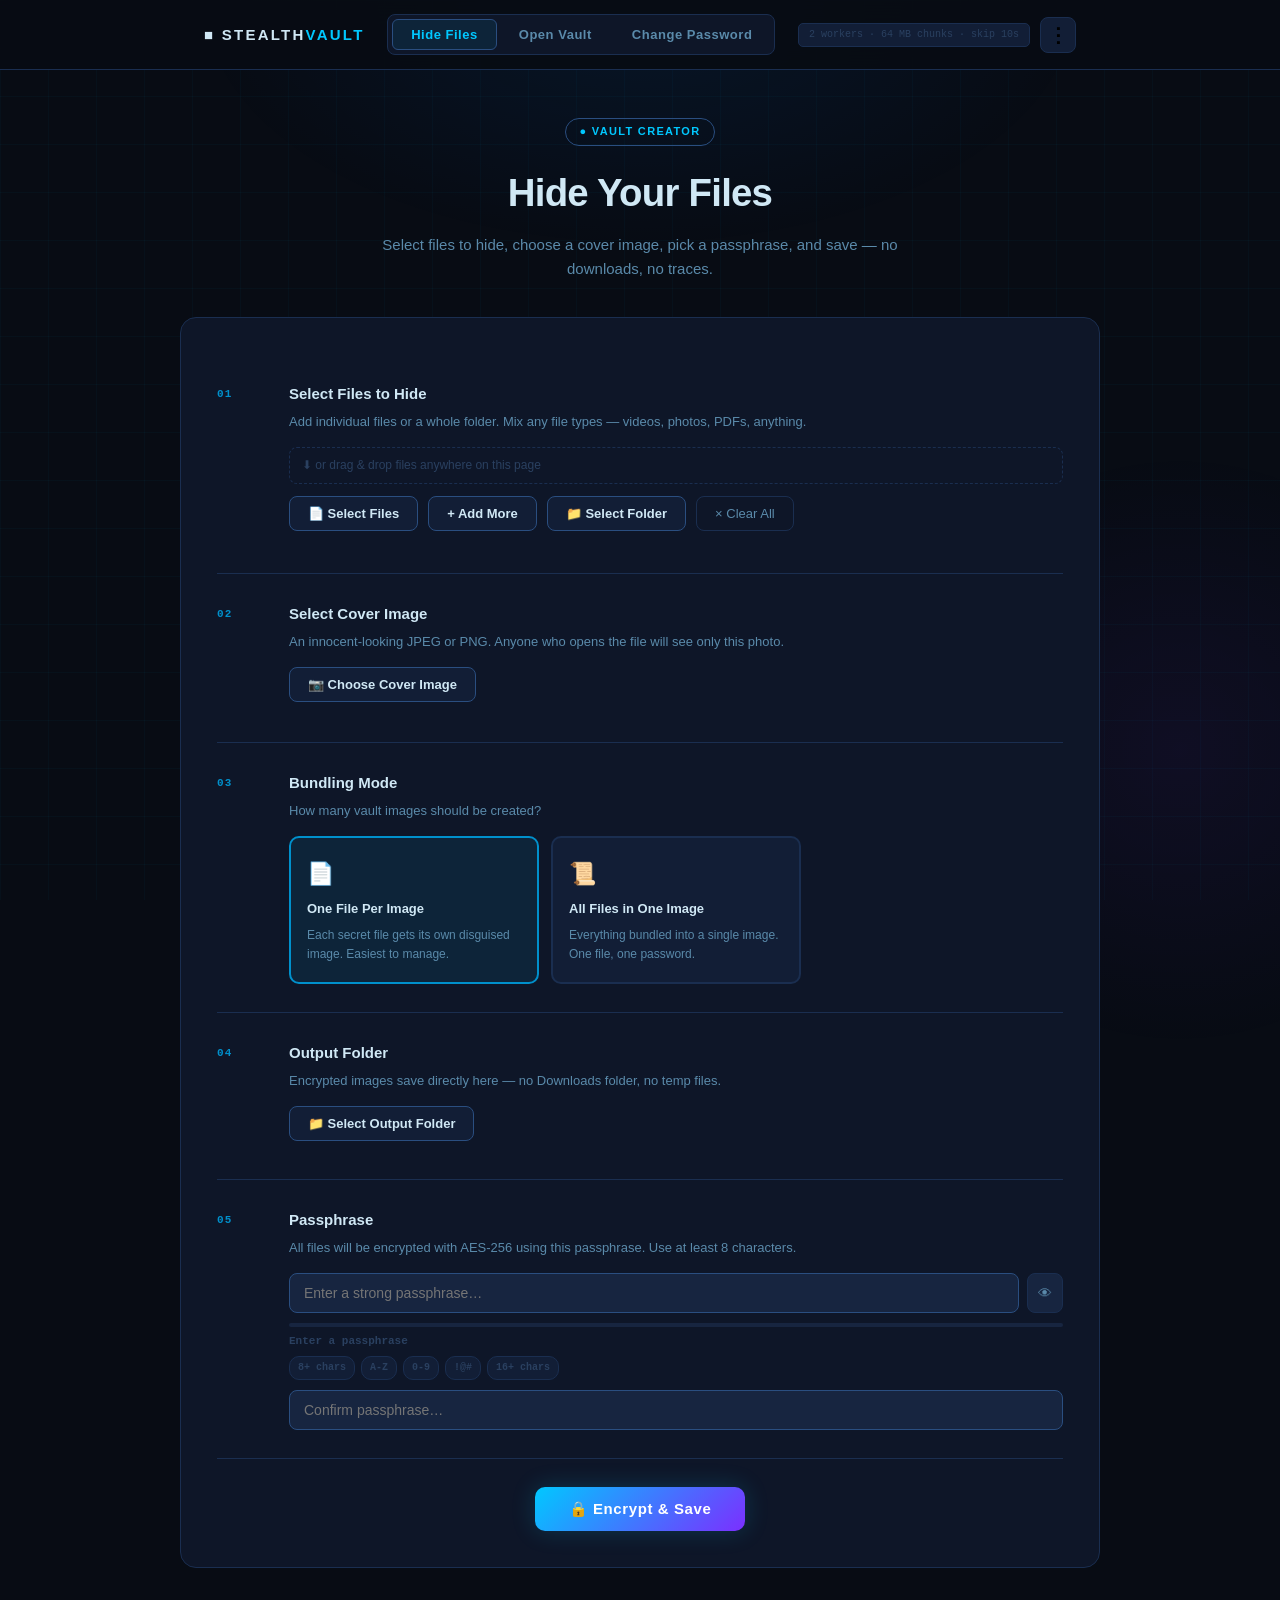
==== index.html @ e08b144e "Cache bust app.js and styles.css" ====
<!DOCTYPE html>
<html lang="en">
<head>
  <meta charset="UTF-8" />
  <meta name="viewport" content="width=device-width, initial-scale=1.0" />
  <title>StealthVault</title>
  <link rel="stylesheet" href="styles.css?v=2" />
</head>
<body>
  <!-- Ambient background -->
  <div class="grid-bg"></div>
  <div class="orb1"></div><div class="orb2"></div>

  <!-- ══ NAV ══ -->
  <nav>
    <div class="nav-inner wrap">
      <div class="logo">&#9632; STEALTH<span>VAULT</span></div>
      <div class="nav-tabs">
        <button class="tab-btn active" data-tab="hide">Hide Files</button>
        <button class="tab-btn" data-tab="open">Open Vault</button>
        <button class="tab-btn" data-tab="changepw">Change Password</button>
      </div>
      <div class="nav-right">
        <div id="worker-badge" class="worker-badge">loading…</div>
        <button class="btn-settings" id="btn-open-menu" title="Menu" style="font-size: 20px; font-weight: bold; line-height: 1;">⋮</button>
      </div>
    </div>
  </nav>

  <!-- ══ MENU SIDEBAR ══ -->
  <div id="menu-overlay" class="settings-overlay hidden"></div>
  <div id="menu-panel" class="settings-panel">
    <div class="settings-header">
      <span class="settings-title">Menu</span>
      <button class="btn-icon" id="btn-close-menu">✕</button>
    </div>
    <div class="settings-section" style="padding: 12px;">
      <a href="admin.html" class="menu-item" style="display:flex; align-items:center; gap:12px; padding:12px; margin-bottom:8px; border-radius:8px; text-decoration:none; color:var(--text); background:var(--surface2); transition:all 0.2s ease;">
        <span style="font-size:18px;">👑</span>
        <span style="font-weight:600;">Admin Center</span>
      </a>
      <button id="btn-open-settings" class="menu-item" style="width:100%; display:flex; align-items:center; gap:12px; padding:12px; margin-bottom:8px; border-radius:8px; border:none; text-align:left; color:var(--text); background:var(--surface2); cursor:pointer; transition:all 0.2s ease;">
        <span style="font-size:18px;">⚙️</span>
        <span style="font-weight:600; font-family:var(--font);">App Settings</span>
      </button>
      <button id="btn-shortcuts" class="menu-item" style="width:100%; display:flex; align-items:center; gap:12px; padding:12px; margin-bottom:8px; border-radius:8px; border:none; text-align:left; color:var(--text); background:var(--surface2); cursor:pointer; transition:all 0.2s ease;">
        <span style="font-size:18px;">⌨️</span>
        <span style="font-weight:600; font-family:var(--font);">Keyboard Shortcuts</span>
      </button>
      <a href="changelog.html" target="_blank" class="menu-item" style="display:flex; align-items:center; gap:12px; padding:12px; margin-bottom:8px; border-radius:8px; text-decoration:none; color:var(--text); background:var(--surface2); transition:all 0.2s ease;">
        <span style="font-size:18px;">📋</span>
        <span style="font-weight:600;">Changelog</span>
      </a>
      <a href="status.html" target="_blank" class="menu-item" style="display:flex; align-items:center; gap:12px; padding:12px; margin-bottom:8px; border-radius:8px; text-decoration:none; color:var(--text); background:var(--surface2); transition:all 0.2s ease;">
        <span style="font-size:18px;">🟢</span>
        <span style="font-weight:600;">System Status</span>
      </a>
    </div>
  </div>

  <!-- ══ SETTINGS PANEL ══ -->
  <div id="settings-overlay" class="settings-overlay hidden"></div>
  <div id="settings-panel" class="settings-panel">
    <div class="settings-header">
      <span class="settings-title">⚙️ Settings</span>
      <button class="btn-icon" id="btn-close-settings">✕</button>
    </div>

    <div class="settings-section">
      <div class="settings-section-title">Encryption</div>

      <div class="settings-row">
        <label>Chunk Size <span class="settings-hint">(for new encryptions only)</span></label>
        <div class="settings-chips" id="chunk-size-chips">
          <button class="chip" data-val="16">16 MB</button>
          <button class="chip" data-val="32">32 MB</button>
          <button class="chip active" data-val="64">64 MB</button>
          <button class="chip" data-val="128">128 MB</button>
          <button class="chip" data-val="256">256 MB</button>
        </div>
        <p class="settings-note">Old files always decrypt correctly — their chunk size is stored inside them.</p>
      </div>

      <div class="settings-row">
        <label>Parallel Workers <span class="settings-hint">(higher = faster on multicore CPUs)</span></label>
        <div class="settings-chips" id="worker-count-chips">
          <button class="chip" data-val="1">1</button>
          <button class="chip" data-val="2">2</button>
          <button class="chip active" data-val="4">4</button>
          <button class="chip" data-val="6">6</button>
          <button class="chip" data-val="8">8</button>
        </div>
      </div>
    </div>

    <div class="settings-section">
      <div class="settings-section-title">Video Player</div>

      <div class="settings-row">
        <label>Skip Amount</label>
        <div class="settings-chips" id="skip-seconds-chips">
          <button class="chip" data-val="5">5s</button>
          <button class="chip active" data-val="10">10s</button>
          <button class="chip" data-val="15">15s</button>
          <button class="chip" data-val="30">30s</button>
        </div>
      </div>

      <div class="settings-row settings-toggle-row">
        <label>Auto-play next when video ends</label>
        <label class="toggle">
          <input type="checkbox" id="toggle-autoplay" checked />
          <span class="toggle-track"></span>
        </label>
      </div>

      <div class="settings-row" id="autoplay-delay-row">
        <label>Countdown before auto-next</label>
        <div class="settings-chips" id="autoplay-delay-chips">
          <button class="chip" data-val="0">Instant</button>
          <button class="chip" data-val="3">3s</button>
          <button class="chip active" data-val="5">5s</button>
        </div>
      </div>
    </div>

    <div class="settings-section">
      <div class="settings-section-title">Gallery</div>

      <div class="settings-row">
        <label>Prefetch ahead <span class="settings-hint">(items decrypted in background)</span></label>
        <div class="settings-chips" id="prefetch-chips">
          <button class="chip" data-val="1">1</button>
          <button class="chip active" data-val="2">2</button>
          <button class="chip" data-val="3">3</button>
          <button class="chip" data-val="4">4</button>
        </div>
      </div>

      <div class="settings-row">
        <label>In-browser preview limit</label>
        <div class="settings-chips" id="preview-limit-chips">
          <button class="chip" data-val="512">512 MB</button>
          <button class="chip" data-val="1024">1 GB</button>
          <button class="chip active" data-val="2048">2 GB</button>
          <button class="chip" data-val="4096">4 GB</button>
        </div>
        <p class="settings-note">Files above this show "Use Export" instead of previewing in browser.</p>
      </div>
    </div>

    <div class="settings-section">
      <div class="settings-section-title">About</div>
      <div class="settings-row">
        <p class="settings-note" style="color:var(--text2);">StealthVault v6 · AES-256-GCM · PBKDF2 310k rounds<br>Settings saved in your browser (localStorage).</p>
        <button class="btn-ghost" id="btn-reset-settings" style="margin-top:10px;">Reset to defaults</button>
      </div>
    </div>
  </div>

  <!-- ═══════════════════════════════════
       TAB 1 — HIDE FILES
  ════════════════════════════════════ -->
  <main id="tab-hide" class="tab-content active wrap">
    <div class="hero">
      <div class="badge">&#9679; VAULT CREATOR</div>
      <h1>Hide Your Files</h1>
      <p class="hero-sub">Select files to hide, choose a cover image, pick a passphrase, and save — no downloads, no traces.</p>
    </div>

    <div class="card">

      <!-- STEP 1: Secret Files -->
      <div class="step drop-zone" id="step-secrets">
        <div class="step-num">01</div>
        <div class="step-body">
          <h3>Select Files to Hide</h3>
          <p>Add individual files or a whole folder. Mix any file types — videos, photos, PDFs, anything.</p>
          <div class="drop-hint" id="drop-hint-hide">
            <span>⬇ or drag &amp; drop files anywhere on this page</span>
          </div>
          <div class="btn-row">
            <button class="btn-primary" id="btn-pick-secret-files">&#128196; Select Files</button>
            <button class="btn-primary" id="btn-add-more-files">&#43; Add More</button>
            <button class="btn-primary" id="btn-pick-secret-folder">&#128193; Select Folder</button>
            <button class="btn-ghost" id="btn-clear-secrets">&#215; Clear All</button>
          </div>
          <input type="file" id="input-secret-files" multiple hidden />
          <input type="file" id="input-add-more-files" multiple hidden />
          <div id="secrets-list" class="file-list"></div>
          <div id="secrets-summary" class="file-summary hidden"></div>
        </div>
      </div>

      <!-- STEP 2: Cover Image -->
      <div class="step" id="step-cover">
        <div class="step-num">02</div>
        <div class="step-body">
          <h3>Select Cover Image</h3>
          <p>An innocent-looking JPEG or PNG. Anyone who opens the file will see only this photo.</p>
          <button class="btn-primary" id="btn-pick-dummy">&#128247; Choose Cover Image</button>
          <input type="file" id="input-dummy" accept="image/jpeg,image/jpg,image/png" hidden />
          <div id="dummy-name" class="file-summary hidden"></div>
          <div id="dummy-preview" class="dummy-preview"></div>
        </div>
      </div>

      <!-- STEP 3: Bundling Mode -->
      <div class="step">
        <div class="step-num">03</div>
        <div class="step-body">
          <h3>Bundling Mode</h3>
          <p>How many vault images should be created?</p>
          <div class="mode-cards">
            <label class="mode-card active" data-mode="one-to-one">
              <input type="radio" name="hide-mode" value="one-to-one" checked hidden />
              <div class="mode-icon">&#128196;</div>
              <div class="mode-label">One File Per Image</div>
              <div class="mode-desc">Each secret file gets its own disguised image. Easiest to manage.</div>
            </label>
            <label class="mode-card" data-mode="all-in-one">
              <input type="radio" name="hide-mode" value="all-in-one" hidden />
              <div class="mode-icon">&#128220;</div>
              <div class="mode-label">All Files in One Image</div>
              <div class="mode-desc">Everything bundled into a single image. One file, one password.</div>
            </label>
          </div>
        </div>
      </div>

      <!-- STEP 4: Output Folder -->
      <div class="step">
        <div class="step-num">04</div>
        <div class="step-body">
          <h3>Output Folder</h3>
          <p>Encrypted images save directly here — no Downloads folder, no temp files.</p>
          <button class="btn-primary" id="btn-pick-output-folder">&#128193; Select Output Folder</button>
          <div id="output-folder-status" class="folder-status"></div>
        </div>
      </div>

      <!-- STEP 5: Passphrase -->
      <div class="step">
        <div class="step-num">05</div>
        <div class="step-body">
          <h3>Passphrase</h3>
          <p>All files will be encrypted with AES-256 using this passphrase. Use at least 8 characters.</p>
          <div class="password-wrap">
            <input type="password" id="hide-pw" class="input-text" placeholder="Enter a strong passphrase…" autocomplete="new-password" />
            <button class="btn-icon" id="toggle-hide-pw">&#128065;</button>
          </div>
          <!-- Password strength meter -->
          <div class="strength-meter" id="strength-meter">
            <div class="strength-bar-wrap">
              <div class="strength-bar" id="strength-bar"></div>
            </div>
            <div class="strength-label" id="strength-label">Enter a passphrase</div>
          </div>
          <div class="strength-checks" id="strength-checks">
            <span class="sc" id="sc-len">8+ chars</span>
            <span class="sc" id="sc-upper">A-Z</span>
            <span class="sc" id="sc-num">0-9</span>
            <span class="sc" id="sc-sym">!@#</span>
            <span class="sc" id="sc-long">16+ chars</span>
          </div>
          <div class="password-wrap" style="margin-top:10px;">
            <input type="password" id="hide-pw-confirm" class="input-text" placeholder="Confirm passphrase…" autocomplete="new-password" />
          </div>
          <div id="hide-pw-match" class="step-inline-hint hidden"></div>
        </div>
      </div>


      <!-- Output file name list (dynamic) -->
      <div id="output-names-section" class="hidden">
        <div class="section-divider">Output File Names <span class="section-hint">— click any name to rename</span></div>
        <div id="output-names-list" class="output-names-list"></div>
      </div>

      <!-- Encrypt button -->
      <div class="action-row">
        <button class="btn-action" id="btn-stitch">&#128274; Encrypt &amp; Save</button>
      </div>

      <!-- Post-encrypt summary (shown after completion) -->
      <div id="encrypt-done-banner" class="encrypt-done-banner hidden">
        <span id="encrypt-done-text"></span>
      </div>

      <!-- Progress -->
      <div id="stitch-progress" class="progress-area hidden">
        <div class="progress-bar-wrap"><div class="progress-bar" id="stitch-bar"></div></div>
        <div class="progress-label" id="stitch-label">Processing…</div>
        <div id="stitch-results" class="stitch-results"></div>
      </div>

    </div><!-- /card -->
  </main>


  <!-- ═══════════════════════════════════
       TAB 2 — OPEN VAULT
  ════════════════════════════════════ -->
  <main id="tab-open" class="tab-content wrap">
    <div class="hero">
      <div class="badge">&#9679; VAULT EXPLORER</div>
      <h1>Open Your Vault</h1>
      <p class="hero-sub">Select one disguised image or a whole vault folder. Enter your password. Everything lives in RAM — zero trace when you close the tab.</p>
    </div>

    <!-- Unlock panel -->
    <div class="card" id="unlock-panel">
      <div class="step">
        <div class="step-num">01</div>
        <div class="step-body">
          <h3>Select Vault</h3>
          <p>Open a single vault image or your entire hidden folder at once.</p>
          <div class="btn-row">
            <button class="btn-primary" id="btn-open-file">&#128196; Open Image(s)</button>
            <button class="btn-primary" id="btn-open-folder">&#128193; Open Folder</button>
          </div>
          <div id="vault-load-status" class="folder-status"></div>
        </div>
      </div>
      <div class="step">
        <div class="step-num">02</div>
        <div class="step-body">
          <h3>Enter Password</h3>
          <div class="password-wrap">
            <input type="password" id="open-pw" class="input-text" placeholder="Your passphrase…" />
            <button class="btn-icon" id="toggle-open-pw">&#128065;</button>
          </div>
        </div>
      </div>
      <div class="action-row">
        <button class="btn-action" id="btn-unlock">&#128275; Unlock Vault</button>
      </div>
      <div id="unlock-error" class="error-msg hidden"></div>
    </div>

    <!-- Gallery panel -->
    <div id="gallery-panel" class="hidden">
      <div class="gallery-toolbar">
        <div class="gallery-info">
          <span id="gallery-count">0 files</span>
          <input type="text" id="search-box" class="search-box" placeholder="&#128269; Search…" />
        </div>
        <!-- Type filter chips -->
        <div class="type-filter-chips" id="type-filter-chips">
          <button class="type-chip active" data-type="all">All</button>
          <button class="type-chip" data-type="video">&#127916; Video</button>
          <button class="type-chip" data-type="image">&#128247; Image</button>
          <button class="type-chip" data-type="audio">&#127925; Audio</button>
          <button class="type-chip" data-type="doc">&#128196; Docs</button>
        </div>
        <div class="view-toggle">
          <button class="view-btn active" id="btn-grid-view" title="Grid">&#9783;</button>
          <button class="view-btn" id="btn-list-view" title="List">&#9776;</button>
        </div>
        <button class="btn-primary btn-sm" id="btn-toggle-inline-cpw" title="Change password for this vault">&#128273; Change Password</button>
        <button class="btn-lock" id="btn-lock-vault">&#128274; Lock &amp; Clear</button>
      </div>

      <!-- Inline Change Password (collapsed by default) -->
      <div id="inline-cpw-panel" class="inline-cpw hidden">
        <div class="inline-cpw-title">&#128273; Change Vault Password</div>
        <p class="inline-cpw-desc">Changes the password on all <strong id="inline-cpw-count">0</strong> vault image(s) currently open. Saves new copies to a folder you choose.</p>
        <div class="inline-cpw-fields">
          <div class="password-wrap">
            <input type="password" id="inline-cpw-old" class="input-text" placeholder="Current password…" />
            <button class="btn-icon" id="toggle-inline-cpw-old">&#128065;</button>
          </div>
          <div class="password-wrap">
            <input type="password" id="inline-cpw-new" class="input-text" placeholder="New password…" />
            <button class="btn-icon" id="toggle-inline-cpw-new">&#128065;</button>
          </div>
          <div class="password-wrap">
            <input type="password" id="inline-cpw-confirm" class="input-text" placeholder="Confirm new password…" />
          </div>
        </div>
        <div class="btn-row" style="margin-top:14px;">
          <button class="btn-primary" id="btn-inline-cpw-folder">&#128193; Select Output Folder</button>
          <div id="inline-cpw-folder-status" class="folder-status" style="flex:1;"></div>
        </div>
        <div class="action-row" style="justify-content:flex-start;margin-top:12px;">
          <button class="btn-action" id="btn-inline-cpw-go">&#128260; Apply New Password</button>
        </div>
        <div id="inline-cpw-progress" class="progress-area hidden" style="margin-top:16px;">
          <div class="progress-bar-wrap"><div class="progress-bar" id="inline-cpw-bar"></div></div>
          <div class="progress-label" id="inline-cpw-label">Processing…</div>
          <div id="inline-cpw-results" class="stitch-results"></div>
        </div>
      </div>

      <div id="file-grid" class="file-grid"></div>
    </div>
  </main>

  <!-- ═══════════════════════════════════
       TAB 3 — CHANGE PASSWORD
  ════════════════════════════════════ -->
  <main id="tab-changepw" class="tab-content wrap">
    <div class="hero">
      <div class="badge">&#9679; PASSWORD MANAGER</div>
      <h1>Change Password</h1>
      <p class="hero-sub">Select vault images, enter the current password, set a new one. Files are re-encrypted in a single streaming pass — no full file in RAM.</p>
    </div>

    <div class="card">

      <!-- Step 1: Pick vault files -->
      <div class="step">
        <div class="step-num">01</div>
        <div class="step-body">
          <h3>Select Vault Images</h3>
          <p>Pick the disguised image files you want to re-encrypt.</p>
          <div class="btn-row">
            <button class="btn-primary" id="btn-cpw-pick-files">&#128196; Select Images</button>
            <button class="btn-primary" id="btn-cpw-pick-folder">&#128193; Select Folder</button>
          </div>
          <div id="cpw-files-list" class="file-list"></div>
        </div>
      </div>

      <!-- Step 2: Three password boxes -->
      <div class="step">
        <div class="step-num">02</div>
        <div class="step-body">
          <h3>Passwords</h3>
          <div class="pw-triple">
            <div class="pw-triple-item">
              <label>Current password</label>
              <div class="password-wrap">
                <input type="password" id="cpw-old" class="input-text" placeholder="Current passphrase…" />
                <button class="btn-icon" id="toggle-cpw-old">&#128065;</button>
              </div>
            </div>
            <div class="pw-triple-item">
              <label>New password</label>
              <div class="password-wrap">
                <input type="password" id="cpw-new" class="input-text" placeholder="New passphrase…" />
                <button class="btn-icon" id="toggle-cpw-new">&#128065;</button>
              </div>
            </div>
            <div class="pw-triple-item">
              <label>Confirm new password</label>
              <div class="password-wrap">
                <input type="password" id="cpw-new-confirm" class="input-text" placeholder="Confirm new passphrase…" />
              </div>
            </div>
          </div>
        </div>
      </div>

      <!-- Step 3: Save mode -->
      <div class="step">
        <div class="step-num">03</div>
        <div class="step-body">
          <h3>Save Mode</h3>
          <div class="mode-cards" style="grid-template-columns:1fr 1fr;">
            <label class="mode-card active" data-mode="newcopy">
              <input type="radio" name="cpw-save-mode" value="newcopy" checked hidden />
              <div class="mode-icon">&#128196;</div>
              <div class="mode-label">Save as new copies</div>
              <div class="mode-desc">Re-encrypted files go to a different folder. Originals untouched.</div>
            </label>
            <label class="mode-card" data-mode="overwrite">
              <input type="radio" name="cpw-save-mode" value="overwrite" hidden />
              <div class="mode-icon">&#9998;</div>
              <div class="mode-label">Overwrite originals</div>
              <div class="mode-desc">Replace originals in place. Select the vault folder for write access.</div>
            </label>
          </div>
          <div id="cpw-output-folder-row" style="margin-top:14px;">
            <button class="btn-primary" id="btn-cpw-output-folder">&#128193; Select Output Folder</button>
            <div id="cpw-output-status" class="folder-status"></div>
          </div>
          <div id="cpw-source-folder-row" class="hidden" style="margin-top:14px;">
            <button class="btn-primary" id="btn-cpw-source-folder">&#128193; Select Vault Folder (write access needed)</button>
            <div id="cpw-source-status" class="folder-status"></div>
          </div>
        </div>
      </div>

      <div class="action-row">
        <button class="btn-action" id="btn-cpw-process">&#128260; Change Password</button>
      </div>
      <div id="cpw-progress" class="progress-area hidden">
        <div class="progress-bar-wrap"><div class="progress-bar" id="cpw-bar"></div></div>
        <div class="progress-label" id="cpw-label">Processing…</div>
        <div id="cpw-results" class="stitch-results"></div>
      </div>
    </div>
  </main>

  <!-- ═══════════════════════════════════
       VIEWER MODAL
  ════════════════════════════════════ -->
  <div id="viewer-modal" class="viewer-modal hidden">
    <div class="viewer-backdrop" id="viewer-backdrop"></div>
    <div class="viewer-container">

      <!-- Header bar -->
      <div class="viewer-header">
        <span class="viewer-filename" id="viewer-filename">filename</span>
        <div class="viewer-header-actions">
          <span class="viewer-pos" id="viewer-pos">1 / 1</span>
          <button class="viewer-btn" id="btn-export" title="Stream-decrypt to disk — no RAM spike">&#11123; Export</button>
          <button class="viewer-btn" id="btn-close-viewer" title="Close (Esc)">&#10005;</button>
        </div>
      </div>

      <!-- Keyboard hints -->
      <div class="kbd-hints">
        <span class="kbd"><span class="key">Space</span> Play/Pause</span>
        <span class="kbd"><span class="key">← →</span> Skip 10s (video) / Navigate (image)</span>
        <span class="kbd"><span class="key">↑ ↓</span> Volume</span>
        <span class="kbd"><span class="key">N / B</span> Next / Back file</span>
        <span class="kbd"><span class="key">M</span> Mute</span>
        <span class="kbd"><span class="key">F</span> Fullscreen</span>
        <span class="kbd"><span class="key">P</span> PiP</span>
        <span class="kbd"><span class="key">Esc</span> Close</span>
      </div>

      <!-- Loading overlay — shown while decrypting, hidden once ready -->
      <div id="viewer-loading" class="viewer-loading hidden">
        <div class="vl-icon" id="vl-icon">🔒</div>
        <div class="vl-name" id="vl-name">Decrypting…</div>
        <div class="vl-progress-wrap">
          <div class="progress-bar-wrap">
            <div class="progress-bar" id="viewer-dec-bar"></div>
          </div>
          <div class="progress-label" id="viewer-dec-label">Starting…</div>
        </div>
      </div>

      <!-- Auto-next countdown overlay -->
      <div id="autonext-overlay" class="autonext-overlay hidden">
        <div class="autonext-inner">
          <div class="autonext-label">Next up</div>
          <div class="autonext-name" id="autonext-name"></div>
          <div class="autonext-countdown" id="autonext-countdown">5</div>
          <button class="btn-ghost" id="btn-autonext-cancel">Cancel</button>
        </div>
      </div>

      <!-- Content + skip buttons row -->
      <div class="viewer-body">
        <button class="skip-btn skip-left" id="btn-skip-back" title="Skip back (←)">&#8249;<div class="skip-label" id="skip-back-label">10s</div></button>
        <div class="viewer-content" id="viewer-content"></div>
        <button class="skip-btn skip-right" id="btn-skip-fwd" title="Skip forward (→)">&#8250;<div class="skip-label" id="skip-fwd-label">10s</div></button>
      </div>

      <!-- Volume bar (shows on ↑↓ key press) -->
      <div id="volume-bar" class="volume-bar hidden">
        <span id="volume-icon">🔊</span>
        <div class="progress-bar-wrap" style="flex:1"><div class="progress-bar" id="volume-fill"></div></div>
        <span id="volume-pct">100%</span>
      </div>

      <!-- Navigation -->
      <div class="viewer-nav">
        <button class="nav-btn" id="btn-prev">&#8592; Prev</button>
        <div class="viewer-nav-center">
          <div class="viewer-nav-info" id="viewer-nav-dots"></div>
          <div class="prefetch-status" id="prefetch-status"></div>
        </div>
        <button class="nav-btn" id="btn-next">Next &#8594;</button>
      </div>

    </div>
  </div>

  <!-- Global drag-and-drop overlay -->
  <div id="drag-overlay" class="drag-overlay hidden">
    <div class="drag-overlay-inner">
      <div class="drag-icon">📂</div>
      <div class="drag-title" id="drag-title">Drop files to hide</div>
      <div class="drag-sub" id="drag-sub">They'll be added to your secret files list</div>
    </div>
  </div>

  <!-- Keyboard shortcuts modal -->
  <div id="kbd-modal" class="kbd-modal hidden">
    <div class="kbd-modal-inner">
      <div class="kbd-modal-header">
        <span>⌨️ Keyboard Shortcuts</span>
        <button id="btn-close-kbd" class="btn-icon">✕</button>
      </div>
      <div class="kbd-grid">
        <div class="kbd-section-title">Viewer Navigation</div>
        <div class="kbd-row"><kbd>N</kbd> <span>Next file</span></div>
        <div class="kbd-row"><kbd>B</kbd> <span>Previous file</span></div>
        <div class="kbd-row"><kbd>←</kbd><kbd>→</kbd> <span>Skip video / navigate image</span></div>
        <div class="kbd-row"><kbd>↑</kbd><kbd>↓</kbd> <span>Volume up / down</span></div>
        <div class="kbd-section-title">Playback</div>
        <div class="kbd-row"><kbd>Space</kbd> <span>Play / Pause</span></div>
        <div class="kbd-row"><kbd>M</kbd> <span>Mute toggle</span></div>
        <div class="kbd-row"><kbd>F</kbd> <span>Fullscreen</span></div>
        <div class="kbd-row"><kbd>P</kbd> <span>Picture in Picture</span></div>
        <div class="kbd-section-title">App</div>
        <div class="kbd-row"><kbd>Esc</kbd> <span>Close viewer / settings</span></div>
        <div class="kbd-row"><kbd>?</kbd> <span>This help screen</span></div>
        <div class="kbd-section-title">Mobile</div>
        <div class="kbd-row"><span>Swipe ←→</span> <span>Navigate files</span></div>
        <div class="kbd-row"><span>Swipe ↓</span> <span>Close viewer</span></div>
      </div>
    </div>
  </div>

  <div id="toast" class="toast hidden"></div>
  <script src="app.js?v=2"></script>
</body>
</html>
---- styles.css ----
/* ═══════════════════════════════════════════════════════
   STEALTHVAULT — styles.css
   Dark minimal. No external dependencies.
═══════════════════════════════════════════════════════ */

*, *::before, *::after { box-sizing: border-box; margin: 0; padding: 0; }

:root {
  --bg:       #080c14;
  --surface:  #0e1628;
  --surface2: #121e36;
  --surface3: #172540;
  --border:   #1a2e50;
  --border2:  #2a4e80;
  --accent:   #00c8ff;
  --accent2:  #0090cc;
  --adim:     rgba(0,200,255,0.08);
  --aglow:    rgba(0,200,255,0.18);
  --purple:   #7b2fff;
  --text:     #d0e8f5;
  --text2:    #5a8aaa;
  --text3:    #2a4060;
  --success:  #00e896;
  --error:    #ff3a6e;
  --warn:     #ffaa00;
  --font:     -apple-system, BlinkMacSystemFont, 'Segoe UI', sans-serif;
  --mono:     'Consolas', 'Courier New', monospace;
  --r:        10px;
  --t:        0.18s ease;
}

html { scroll-behavior: smooth; }
body {
  background: var(--bg); color: var(--text);
  font-family: var(--font); min-height: 100vh;
  overflow-x: hidden; font-size: 15px; line-height: 1.6;
}

/* ── Ambient background ── */
.grid-bg {
  position: fixed; inset: 0; z-index: 0; pointer-events: none;
  background-image:
    linear-gradient(rgba(0,200,255,0.03) 1px, transparent 1px),
    linear-gradient(90deg, rgba(0,200,255,0.03) 1px, transparent 1px);
  background-size: 48px 48px;
}
.orb1 {
  position: fixed; top: -250px; left: 50%; transform: translateX(-50%);
  width: 900px; height: 500px; pointer-events: none; z-index: 0;
  background: radial-gradient(ellipse, rgba(0,120,255,0.09) 0%, transparent 70%);
}
.orb2 {
  position: fixed; bottom: -150px; right: -200px;
  width: 600px; height: 600px; pointer-events: none; z-index: 0;
  background: radial-gradient(ellipse, rgba(123,47,255,0.07) 0%, transparent 70%);
}

/* ── Layout ── */
.wrap { position: relative; z-index: 1; max-width: 920px; margin: 0 auto; padding: 0 24px; }

/* ══ NAV ══ */
nav {
  position: sticky; top: 0; z-index: 100;
  background: rgba(8,12,20,0.94); backdrop-filter: blur(16px);
  border-bottom: 1px solid var(--border);
}
.nav-inner { display: flex; align-items: center; justify-content: space-between; padding: 14px 24px; flex-wrap: wrap; gap: 12px; }
.logo { font-size: 15px; font-weight: 700; letter-spacing: 0.15em; color: var(--text); order: 1; }
.logo span { color: var(--accent); }
.nav-tabs { display: flex; gap: 4px; background: var(--surface); border-radius: 8px; padding: 4px; border: 1px solid var(--border); order: 2; overflow-x: auto; }
.tab-btn {
  padding: 7px 18px; border-radius: 6px; border: none;
  background: transparent; color: var(--text2); cursor: pointer;
  font-size: 13px; font-weight: 600; letter-spacing: 0.04em; transition: all var(--t);
  white-space: nowrap;
}
.tab-btn:hover { color: var(--text); }
.tab-btn.active { background: var(--adim); color: var(--accent); border: 1px solid var(--border2); }
.worker-badge {
  font-size: 10px; color: var(--text3); font-family: var(--mono);
  background: var(--surface2); border: 1px solid var(--border);
  border-radius: 5px; padding: 3px 10px;
}
.nav-right { display: flex; align-items: center; gap: 6px; order: 3; }
.nav-ext-link {
  padding: 6px 8px; border-radius: 7px; border: none; background: transparent;
  color: var(--text2); font-size: 16px; cursor: pointer; text-decoration: none;
  transition: background var(--t), color var(--t); line-height: 1;
  display: inline-flex; align-items: center; justify-content: center;
}
.nav-ext-link:hover { background: var(--surface2); color: var(--text); }

/* ══ TAB CONTENT ══ */
.tab-content { display: none; padding: 48px 0 80px; }
.tab-content.active { display: block; }

/* ══ HERO ══ */
.hero { text-align: center; margin-bottom: 36px; }
.badge {
  display: inline-block; font-size: 11px; font-weight: 700; letter-spacing: 0.12em;
  color: var(--accent); border: 1px solid var(--border2); border-radius: 20px;
  padding: 4px 14px; margin-bottom: 16px;
}
.hero h1 { font-size: 2.4rem; font-weight: 800; letter-spacing: -0.02em; margin-bottom: 10px; }
.hero-sub { color: var(--text2); font-size: 15px; max-width: 540px; margin: 0 auto; }

/* ══ CARD ══ */
.card {
  background: var(--surface); border: 1px solid var(--border);
  border-radius: 16px; padding: 36px; margin-bottom: 24px;
}

/* ══ STEPS ══ */
.step {
  display: grid; grid-template-columns: 48px 1fr; gap: 24px;
  padding: 28px 0; border-bottom: 1px solid var(--border);
}
.step:last-of-type { border-bottom: none; }
.step-num {
  font-size: 11px; font-weight: 800; letter-spacing: 0.1em; color: var(--accent2);
  font-family: var(--mono); padding-top: 4px;
}
.step-body h3 { font-size: 15px; font-weight: 700; margin-bottom: 6px; }
.step-body p  { color: var(--text2); font-size: 13px; margin-bottom: 14px; }

/* ══ BUTTONS ══ */
.btn-row { display: flex; flex-wrap: wrap; gap: 10px; margin-bottom: 14px; }
.btn-primary {
  padding: 9px 18px; border-radius: 8px; border: 1px solid var(--border2);
  background: var(--surface2); color: var(--text); cursor: pointer;
  font-size: 13px; font-weight: 600; transition: all var(--t);
}
.btn-primary:hover { border-color: var(--accent2); color: var(--accent); background: var(--adim); }
.btn-ghost {
  padding: 9px 18px; border-radius: 8px; border: 1px solid var(--border);
  background: transparent; color: var(--text2); cursor: pointer;
  font-size: 13px; transition: all var(--t);
}
.btn-ghost:hover { border-color: var(--error); color: var(--error); }
.btn-icon {
  padding: 0 10px; border-radius: 8px; border: 1px solid var(--border);
  background: var(--surface3); color: var(--text2); cursor: pointer;
  font-size: 14px; transition: all var(--t);
}
.btn-icon:hover { border-color: var(--accent2); color: var(--accent); }
.btn-action {
  padding: 13px 34px; border-radius: 10px; cursor: pointer; font-size: 15px;
  font-weight: 700; letter-spacing: 0.04em; border: none;
  background: linear-gradient(135deg, var(--accent), var(--purple));
  color: #fff; transition: opacity var(--t); box-shadow: 0 0 24px var(--aglow);
}
.btn-action:hover { opacity: 0.88; }
.btn-action:disabled { opacity: 0.4; cursor: not-allowed; }
.btn-lock {
  padding: 7px 16px; border-radius: 8px; border: 1px solid rgba(255,58,110,0.3);
  background: rgba(255,58,110,0.06); color: var(--error); cursor: pointer;
  font-size: 13px; font-weight: 600; transition: all var(--t);
}
.btn-lock:hover { background: rgba(255,58,110,0.12); }

/* ══ INPUTS ══ */
.input-text {
  width: 100%; padding: 11px 14px; border-radius: 8px; border: 1px solid var(--border2);
  background: var(--surface3); color: var(--text); font-size: 14px;
  transition: border-color var(--t); font-family: var(--font);
}
.input-text:focus { outline: none; border-color: var(--accent2); box-shadow: 0 0 0 3px var(--adim); }
.password-wrap { display: flex; gap: 8px; align-items: stretch; }
.password-wrap .input-text { flex: 1; }

/* ══ FILE LIST ══ */
.file-list { display: flex; flex-direction: column; gap: 6px; margin-top: 10px; max-height: 240px; overflow-y: auto; }
.file-item {
  display: flex; align-items: center; gap: 10px; padding: 8px 12px;
  background: var(--surface3); border: 1px solid var(--border); border-radius: 8px;
  font-size: 13px;
}
.file-icon { flex-shrink: 0; font-size: 16px; }
.file-name { flex: 1; overflow: hidden; text-overflow: ellipsis; white-space: nowrap; }
.file-size { color: var(--text2); font-size: 11px; font-family: var(--mono); flex-shrink: 0; }
.file-remove {
  background: none; border: none; color: var(--text3); cursor: pointer;
  font-size: 16px; padding: 0 4px; flex-shrink: 0; transition: color var(--t);
}
.file-remove:hover { color: var(--error); }
.file-summary { margin-top: 8px; font-size: 12px; color: var(--text2); font-family: var(--mono); }
.file-summary.ok { color: var(--success); }

/* ══ FOLDER STATUS ══ */
.folder-status { margin-top: 10px; font-size: 13px; color: var(--text2); }
.folder-status.loaded { color: var(--success); }

/* ══ DUMMY PREVIEW ══ */
.dummy-preview { margin-top: 12px; max-width: 220px; border-radius: var(--r); overflow: hidden; }
.dummy-preview img { width: 100%; display: block; }

/* ══ MODE CARDS ══ */
.mode-cards { display: grid; grid-template-columns: repeat(3,1fr); gap: 12px; margin-top: 10px; }
.mode-card {
  padding: 18px 16px; border-radius: 10px; border: 2px solid var(--border);
  background: var(--surface2); cursor: pointer; transition: all var(--t);
  user-select: none; display: block;
}
.mode-card:hover { border-color: var(--border2); }
.mode-card.active { border-color: var(--accent2); background: var(--adim); }
.mode-icon { font-size: 22px; margin-bottom: 8px; }
.mode-label { font-size: 13px; font-weight: 700; margin-bottom: 6px; }
.mode-desc { font-size: 12px; color: var(--text2); }

/* ══ OUTPUT NAMES LIST ══ */
.section-divider {
  font-size: 11px; font-weight: 700; letter-spacing: 0.1em; color: var(--text3);
  text-transform: uppercase; margin: 24px 0 14px; padding-top: 24px;
  border-top: 1px solid var(--border);
}
.section-hint { font-weight: 400; text-transform: none; letter-spacing: 0; }
.output-names-list { display: flex; flex-direction: column; gap: 8px; }
.output-name-row {
  display: grid; grid-template-columns: 1fr auto 1fr; gap: 10px;
  align-items: center; font-size: 13px;
}
.orig-name { color: var(--text2); overflow: hidden; text-overflow: ellipsis; white-space: nowrap; }
.arrow { color: var(--accent); font-size: 16px; flex-shrink: 0; }
.out-name-input {
  padding: 7px 10px; border-radius: 7px; border: 1px solid var(--border);
  background: var(--surface3); color: var(--text); font-size: 13px; font-family: var(--mono);
}
.out-name-input:focus { outline: none; border-color: var(--accent2); }

/* ══ PROGRESS ══ */
.action-row { margin: 28px 0 0; display: flex; justify-content: center; }
.progress-area { margin-top: 24px; }
.progress-bar-wrap {
  width: 100%; height: 6px; background: var(--surface3); border-radius: 3px;
  overflow: hidden; margin-bottom: 8px;
}
.progress-bar { height: 100%; width: 0%; border-radius: 3px; transition: width 0.25s linear;
  background: linear-gradient(90deg, var(--accent), var(--purple)); }
/* Pulsing shimmer shown during the "Finalizing" phase (writable.close() blocking) */
.progress-bar.pulsing {
  background-size: 200% 100%;
  background-image: linear-gradient(90deg, var(--accent), var(--purple), var(--accent));
  animation: bar-shimmer 1.2s ease-in-out infinite;
  transition: none;
}
@keyframes bar-shimmer {
  0%   { background-position: 100% 0; }
  100% { background-position: -100% 0; }
}
.progress-label { font-size: 12px; color: var(--text2); font-family: var(--mono); }
.stitch-results { margin-top: 14px; display: flex; flex-direction: column; gap: 6px; }
.stitch-result-item { font-size: 13px; padding: 8px 12px; border-radius: 7px; }
.stitch-result-item.ok  { background: rgba(0,232,150,0.08); color: var(--success); }
.stitch-result-item.err { background: rgba(255,58,110,0.08); color: var(--error); }

/* ══ ERROR & UTILITY ══ */
.error-msg {
  margin-top: 12px; padding: 12px 16px; border-radius: 8px;
  background: rgba(255,58,110,0.08); color: var(--error);
  border: 1px solid rgba(255,58,110,0.2); font-size: 13px;
}
.hidden { display: none !important; }

/* ── Step inline validation hint ── */
.step-inline-hint {
  margin-top: 8px; font-size: 12px; font-family: var(--mono); padding: 6px 10px;
  border-radius: 6px; font-weight: 600;
}
.step-inline-hint.ok  { color: var(--success); background: rgba(0,232,150,0.08); }
.step-inline-hint.err { color: var(--error);   background: rgba(255,58,110,0.08); }

/* ── Post-encrypt done banner ── */
.encrypt-done-banner {
  margin-top: 16px; padding: 14px 18px; border-radius: 10px;
  background: rgba(0,232,150,0.08); border: 1px solid rgba(0,232,150,0.25);
  color: var(--success); font-size: 13px; font-weight: 600;
  display: flex; align-items: center; gap: 10px;
  animation: slide-down 0.25s ease;
}

/* ══ CHANGE PASSWORD — 3 pw boxes ══ */
.pw-triple { display: flex; flex-direction: column; gap: 14px; }
.pw-triple-item label { display: block; font-size: 12px; color: var(--text2); margin-bottom: 6px; font-weight: 600; }

/* ── Type filter chips in gallery ── */
.type-filter-chips { display: flex; gap: 6px; flex-wrap: wrap; align-items: center; }
.type-chip {
  padding: 5px 12px; border-radius: 20px; border: 1px solid var(--border);
  background: var(--surface2); color: var(--text2); cursor: pointer;
  font-size: 12px; font-weight: 600; transition: all var(--t);
}
.type-chip:hover  { border-color: var(--border2); color: var(--text); }
.type-chip.active { border-color: var(--accent2); background: var(--adim); color: var(--accent); }

/* ══ GALLERY ══ */
.gallery-toolbar {
  display: flex; align-items: center; gap: 14px; flex-wrap: wrap;
  margin-bottom: 20px; padding: 14px 18px;
  background: var(--surface); border: 1px solid var(--border); border-radius: 10px;
}
.gallery-info { display: flex; align-items: center; gap: 14px; flex: 1; }
#gallery-count { font-size: 13px; color: var(--text2); font-family: var(--mono); white-space: nowrap; }
.search-box {
  flex: 1; padding: 8px 12px; border-radius: 8px; border: 1px solid var(--border2);
  background: var(--surface3); color: var(--text); font-size: 13px;
  min-width: 160px;
}
.search-box:focus { outline: none; border-color: var(--accent2); }
.view-toggle { display: flex; gap: 4px; }
.view-btn {
  width: 32px; height: 32px; border-radius: 7px; border: 1px solid var(--border);
  background: var(--surface2); color: var(--text2); cursor: pointer;
  font-size: 14px; transition: all var(--t); display: flex; align-items: center; justify-content: center;
}
.view-btn:hover, .view-btn.active { border-color: var(--accent2); color: var(--accent); background: var(--adim); }
/* Small button variant for toolbars */
.btn-sm { padding: 6px 12px !important; font-size: 12px !important; height: 32px; }

/* ══ INLINE CHANGE PASSWORD PANEL ══ */
.inline-cpw {
  background: var(--surface); border: 1px solid var(--border2); border-radius: 12px;
  padding: 20px 24px; margin-bottom: 16px;
  animation: slide-down 0.2s ease;
}
@keyframes slide-down {
  from { opacity: 0; transform: translateY(-8px); }
  to   { opacity: 1; transform: translateY(0); }
}
.inline-cpw-title { font-size: 14px; font-weight: 700; margin-bottom: 8px; }
.inline-cpw-desc { font-size: 13px; color: var(--text2); margin-bottom: 16px; line-height: 1.5; }
.inline-cpw-fields { display: flex; flex-direction: column; gap: 10px; }

/* ══ FILE GRID / CARDS ══ */
.file-grid { display: grid; grid-template-columns: repeat(auto-fill, minmax(150px,1fr)); gap: 12px; }
.file-grid.list-view { grid-template-columns: 1fr; }

.file-card {
  background: var(--surface); border: 1px solid var(--border); border-radius: 10px;
  cursor: pointer; transition: all var(--t); overflow: hidden; position: relative;
}
.file-card:hover { border-color: var(--border2); transform: translateY(-2px); box-shadow: 0 8px 24px rgba(0,0,0,0.3); }
.file-card.prefetched { border-color: rgba(0,232,150,0.25); }
.file-card-thumb {
  width: 100%; aspect-ratio: 4/3; background: var(--surface2);
  display: flex; align-items: center; justify-content: center; font-size: 36px;
  overflow: hidden;
}
.file-card-thumb img { width: 100%; height: 100%; object-fit: cover; }
.file-card-type-badge {
  position: absolute; top: 6px; right: 6px; font-size: 9px; font-weight: 800;
  letter-spacing: 0.06em; background: rgba(8,12,20,0.8); color: var(--accent);
  padding: 2px 6px; border-radius: 4px;
}
.file-card-info { padding: 10px 12px 12px; }
.file-card-name {
  font-size: 12px; font-weight: 600; white-space: nowrap;
  overflow: hidden; text-overflow: ellipsis; margin-bottom: 3px;
}
.file-card-meta { font-size: 11px; color: var(--text2); font-family: var(--mono); }
.file-card.prefetched .file-card-meta { color: var(--success); }

/* list view override */
.file-grid.list-view .file-card { display: flex; align-items: center; gap: 14px; padding: 12px 16px; }
.file-grid.list-view .file-card-thumb { width: 40px; height: 40px; aspect-ratio: 1; font-size: 20px; border-radius: 8px; flex-shrink: 0; }
.file-grid.list-view .file-card-type-badge { display: none; }
.file-grid.list-view .file-card-info { padding: 0; flex: 1; overflow: hidden; }
.file-grid.list-view .file-card-name { font-size: 14px; white-space: nowrap; overflow: hidden; text-overflow: ellipsis; }

/* ══ VIEWER MODAL ══ */
.viewer-modal {
  position: fixed; inset: 0; z-index: 200;
  display: flex; align-items: center; justify-content: center;
}
.viewer-backdrop {
  position: absolute; inset: 0; background: rgba(4,8,16,0.9); backdrop-filter: blur(8px);
}
.viewer-container {
  position: relative; z-index: 1;
  width: min(96vw, 1100px); max-height: 96vh;
  background: var(--surface); border: 1px solid var(--border2); border-radius: 14px;
  display: flex; flex-direction: column; overflow: hidden;
}

/* Viewer header */
.viewer-header {
  display: flex; align-items: center; justify-content: space-between;
  padding: 12px 16px; border-bottom: 1px solid var(--border); flex-shrink: 0;
}
.viewer-filename { font-size: 13px; font-weight: 700; overflow: hidden; text-overflow: ellipsis; white-space: nowrap; }
.viewer-header-actions { display: flex; align-items: center; gap: 10px; flex-shrink: 0; }
.viewer-pos { font-size: 12px; color: var(--text2); font-family: var(--mono); }
.viewer-btn {
  padding: 6px 14px; border-radius: 7px; border: 1px solid var(--border2);
  background: var(--surface2); color: var(--text); cursor: pointer; font-size: 12px;
  transition: all var(--t);
}
.viewer-btn:hover { border-color: var(--accent2); color: var(--accent); }

/* Keyboard hints */
.kbd-hints {
  display: flex; flex-wrap: wrap; gap: 8px; padding: 8px 16px;
  border-bottom: 1px solid var(--border); flex-shrink: 0;
}
.kbd { display: flex; align-items: center; gap: 5px; font-size: 11px; color: var(--text3); }
.key {
  padding: 1px 5px; border-radius: 4px; border: 1px solid var(--border2);
  background: var(--surface2); color: var(--text2); font-family: var(--mono); font-size: 10px;
}

/* Loading overlay — fullscreen inside viewer */
.viewer-loading {
  position: absolute; inset: 0; z-index: 10;
  display: flex; flex-direction: column; align-items: center; justify-content: center;
  gap: 16px; background: var(--surface);
}
.vl-icon { font-size: 56px; animation: pulse-icon 1.6s ease-in-out infinite; }
@keyframes pulse-icon { 0%,100%{opacity:1;transform:scale(1)} 50%{opacity:0.5;transform:scale(0.9)} }
.vl-name { font-size: 15px; font-weight: 700; text-align: center; max-width: 80%; overflow: hidden; text-overflow: ellipsis; white-space: nowrap; }
.vl-progress-wrap { width: min(380px, 80%); }
.vl-progress-wrap .progress-bar-wrap { height: 8px; border-radius: 4px; }
.vl-progress-wrap .progress-label { margin-top: 8px; text-align: center; }

/* Viewer content area */
.viewer-content {
  flex: 1; overflow: auto; display: flex; align-items: center; justify-content: center;
  padding: 12px; min-height: 200px; position: relative;
}
.viewer-content video, .viewer-content img, .viewer-content iframe {
  max-width: 100%; max-height: calc(96vh - 220px); border-radius: 6px;
}
.viewer-content audio { width: 100%; }
.viewer-content pre {
  white-space: pre-wrap; word-break: break-all; font-size: 13px;
  font-family: var(--mono); color: var(--text2); text-align: left;
  width: 100%; max-height: calc(96vh - 220px); overflow-y: auto;
}
.audio-art {
  width: 160px; height: 160px; border-radius: 50%; background: var(--surface2);
  border: 2px solid var(--border2); display: flex; align-items: center;
  justify-content: center; font-size: 56px; margin-bottom: 20px;
}
.audio-art.playing { animation: spin-art 8s linear infinite; }
@keyframes spin-art { to { transform: rotate(360deg); } }
.unsupported-file { text-align: center; padding: 40px; }
.unsupported-file .big-icon { font-size: 64px; margin-bottom: 16px; }
.unsupported-file p { color: var(--text2); margin: 6px 0; }

/* Viewer nav */
.viewer-nav {
  display: flex; align-items: center; justify-content: space-between;
  padding: 12px 16px; border-top: 1px solid var(--border); flex-shrink: 0;
}
.viewer-nav-center { display: flex; flex-direction: column; align-items: center; gap: 4px; }
.viewer-nav-info { display: flex; gap: 6px; flex-wrap: wrap; justify-content: center; }
.nav-btn {
  padding: 8px 20px; border-radius: 8px; border: 1px solid var(--border2);
  background: var(--surface2); color: var(--text); cursor: pointer; font-size: 13px;
  transition: all var(--t);
}
.nav-btn:hover:not(:disabled) { border-color: var(--accent2); color: var(--accent); }
.nav-btn:disabled { opacity: 0.3; cursor: not-allowed; }
.nav-dot {
  width: 8px; height: 8px; border-radius: 50%; background: var(--border2);
  cursor: pointer; transition: all var(--t);
}
.nav-dot:hover { background: var(--text2); }
.nav-dot.active { background: var(--accent); transform: scale(1.3); }
.nav-dot.prefetched { background: rgba(0,232,150,0.4); }
.nav-dot.active.prefetched { background: var(--success); }

/* Prefetch status */
.prefetch-status { font-size: 11px; color: var(--text3); font-family: var(--mono); min-height: 14px; }
.prefetch-status.ready { color: var(--success); }

/* ══ TOAST ══ */
.toast {
  position: fixed; bottom: 24px; left: 50%; transform: translateX(-50%);
  background: var(--surface2); border: 1px solid var(--border2); border-radius: 8px;
  padding: 12px 22px; font-size: 13px; z-index: 300; transition: opacity var(--t);
  box-shadow: 0 8px 32px rgba(0,0,0,0.4);
}
.toast.success { border-color: rgba(0,232,150,0.4); color: var(--success); }
.toast.error   { border-color: rgba(255,58,110,0.4); color: var(--error); }

/* ══ SCROLLBAR ══ */
::-webkit-scrollbar { width: 6px; height: 6px; }
::-webkit-scrollbar-track { background: var(--bg); }
::-webkit-scrollbar-thumb { background: var(--border2); border-radius: 3px; }
::-webkit-scrollbar-thumb:hover { background: var(--text3); }

/* ══ NAV RIGHT ══ */
.nav-right { display: flex; align-items: center; gap: 10px; }
.btn-settings {
  width: 36px; height: 36px; border-radius: 8px; border: 1px solid var(--border);
  background: var(--surface2); cursor: pointer; font-size: 17px;
  display: flex; align-items: center; justify-content: center; transition: all var(--t);
}
.btn-settings:hover { border-color: var(--accent2); background: var(--adim); }

/* ══ SETTINGS PANEL ══ */
.settings-overlay { position: fixed; inset: 0; z-index: 150; background: rgba(4,8,16,0.5); backdrop-filter: blur(4px); }
.settings-overlay.hidden { display: none; }
.settings-panel {
  position: fixed; top: 0; right: 0; bottom: 0; z-index: 151;
  width: min(420px, 100vw); background: var(--surface); border-left: 1px solid var(--border2);
  overflow-y: auto; transform: translateX(100%); transition: transform 0.25s ease;
  display: flex; flex-direction: column;
}
.settings-panel.open { transform: translateX(0); }
.settings-header {
  display: flex; align-items: center; justify-content: space-between;
  padding: 18px 20px; border-bottom: 1px solid var(--border); flex-shrink: 0;
  position: sticky; top: 0; background: var(--surface); z-index: 1;
}
.settings-title { font-size: 15px; font-weight: 700; }
.settings-section { padding: 20px; border-bottom: 1px solid var(--border); }
.settings-section-title { font-size: 10px; font-weight: 800; letter-spacing: 0.12em; text-transform: uppercase; color: var(--text3); margin-bottom: 16px; }
.settings-row { margin-bottom: 18px; }
.settings-row:last-child { margin-bottom: 0; }
.settings-row > label { display: block; font-size: 13px; font-weight: 600; margin-bottom: 10px; }
.settings-hint { font-weight: 400; color: var(--text2); }
.settings-note { font-size: 12px; color: var(--text3); margin-top: 8px; line-height: 1.5; }
.settings-chips { display: flex; flex-wrap: wrap; gap: 6px; }
.chip { padding: 6px 14px; border-radius: 20px; border: 1px solid var(--border); background: var(--surface2); color: var(--text2); cursor: pointer; font-size: 12px; font-weight: 600; transition: all var(--t); }
.chip:hover { border-color: var(--border2); color: var(--text); }
.chip.active { border-color: var(--accent2); background: var(--adim); color: var(--accent); }
.settings-toggle-row { display: flex; align-items: center; justify-content: space-between; }
.settings-toggle-row > label:first-child { margin-bottom: 0; }
.toggle { position: relative; display: inline-block; width: 44px; height: 24px; flex-shrink: 0; }
.toggle input { opacity: 0; width: 0; height: 0; }
.toggle-track { position: absolute; inset: 0; border-radius: 12px; background: var(--border2); cursor: pointer; transition: background 0.2s; }
.toggle-track::after { content: ''; position: absolute; left: 3px; top: 3px; width: 18px; height: 18px; border-radius: 50%; background: #fff; transition: transform 0.2s; }
.toggle input:checked + .toggle-track { background: var(--accent2); }
.toggle input:checked + .toggle-track::after { transform: translateX(20px); }

/* ══ VIEWER BODY ══ */
.viewer-body { flex: 1; display: flex; align-items: stretch; position: relative; min-height: 0; overflow: hidden; }
.viewer-content { flex: 1; overflow: auto; display: flex; align-items: center; justify-content: center; padding: 12px; min-height: 200px; position: relative; }
.viewer-content video, .viewer-content img, .viewer-content iframe { max-width: 100%; max-height: calc(96vh - 240px); border-radius: 6px; }
.viewer-content audio { width: 100%; }
.skip-btn { width: 52px; flex-shrink: 0; background: transparent; border: none; color: var(--text3); cursor: pointer; font-size: 36px; font-weight: 200; display: flex; flex-direction: column; align-items: center; justify-content: center; gap: 4px; transition: all var(--t); padding: 0; opacity: 0; }
.viewer-body:hover .skip-btn { opacity: 1; }
.skip-btn:hover { color: var(--accent); background: rgba(0,200,255,0.05); }
.skip-label { font-size: 10px; font-weight: 700; letter-spacing: 0.06em; font-family: var(--mono); }
.skip-btn.inactive { visibility: hidden; pointer-events: none; }

/* ══ AUTO-NEXT ══ */
.autonext-overlay { position: absolute; inset: 0; z-index: 8; display: flex; align-items: flex-end; justify-content: flex-end; padding: 20px; pointer-events: none; }
.autonext-overlay:not(.hidden) { pointer-events: auto; }
.autonext-inner { background: rgba(14,22,40,0.95); border: 1px solid var(--border2); border-radius: 12px; padding: 18px 22px; display: flex; flex-direction: column; align-items: center; gap: 8px; min-width: 180px; backdrop-filter: blur(8px); }
.autonext-label { font-size: 10px; color: var(--text3); text-transform: uppercase; letter-spacing: 0.1em; font-weight: 700; }
.autonext-name { font-size: 13px; font-weight: 600; text-align: center; max-width: 200px; overflow: hidden; text-overflow: ellipsis; white-space: nowrap; }
.autonext-countdown { font-size: 40px; font-weight: 800; color: var(--accent); font-family: var(--mono); line-height: 1; }

/* ══ VOLUME HUD ══ */
.volume-bar { display: flex; align-items: center; gap: 10px; padding: 8px 16px; border-top: 1px solid var(--border); background: var(--surface); flex-shrink: 0; font-size: 13px; font-family: var(--mono); }
.volume-bar.hidden { display: none; }

/* ══ SCROLLBAR ══ */
::-webkit-scrollbar { width: 6px; height: 6px; }
::-webkit-scrollbar-track { background: var(--bg); }
::-webkit-scrollbar-thumb { background: var(--border2); border-radius: 3px; }
::-webkit-scrollbar-thumb:hover { background: var(--text3); }

/* ══ DRAG & DROP OVERLAY ══ */
.drag-overlay {
  position: fixed; inset: 0; z-index: 9999;
  background: rgba(8,12,20,0.85); backdrop-filter: blur(4px);
  display: flex; align-items: center; justify-content: center;
  border: 3px dashed var(--accent2);
  transition: opacity 0.15s;
}
.drag-overlay.hidden { display: none; }
.drag-overlay-inner {
  display: flex; flex-direction: column; align-items: center; gap: 16px;
  text-align: center; pointer-events: none;
}
.drag-icon { font-size: 72px; animation: bounce 0.8s ease infinite alternate; }
@keyframes bounce { from { transform: translateY(0); } to { transform: translateY(-12px); } }
.drag-title { font-size: 28px; font-weight: 800; color: var(--text); }
.drag-sub   { font-size: 15px; color: var(--text2); }

/* ══ DROP HINT ══ */
.drop-hint {
  font-size: 12px; color: var(--text3); margin-bottom: 12px;
  display: flex; align-items: center; gap: 6px;
  border: 1px dashed var(--border); border-radius: 8px;
  padding: 8px 12px;
}

/* ══ PASSWORD STRENGTH METER ══ */
.strength-meter { margin-top: 10px; margin-bottom: 6px; }
.strength-bar-wrap {
  width: 100%; height: 4px; background: var(--surface3);
  border-radius: 2px; overflow: hidden; margin-bottom: 6px;
}
.strength-bar {
  height: 100%; width: 0%; border-radius: 2px;
  transition: width 0.3s ease, background 0.3s ease;
}
.strength-bar.s1 { width: 20%; background: #ff3a6e; }
.strength-bar.s2 { width: 40%; background: #ff7a2a; }
.strength-bar.s3 { width: 60%; background: #ffb020; }
.strength-bar.s4 { width: 80%; background: #4ade80; }
.strength-bar.s5 { width: 100%; background: var(--success); }
.strength-label { font-size: 11px; font-weight: 600; font-family: var(--mono); color: var(--text3); }
.strength-label.s1 { color: #ff3a6e; }
.strength-label.s2 { color: #ff7a2a; }
.strength-label.s3 { color: #ffb020; }
.strength-label.s4 { color: #4ade80; }
.strength-label.s5 { color: var(--success); }

/* Strength check badges */
.strength-checks { display: flex; gap: 6px; flex-wrap: wrap; margin-bottom: 2px; }
.sc {
  font-size: 10px; font-weight: 700; padding: 3px 8px; border-radius: 10px;
  border: 1px solid var(--border); background: var(--surface2); color: var(--text3);
  font-family: var(--mono); transition: all 0.2s;
}
.sc.pass { border-color: rgba(0,232,150,0.4); background: rgba(0,232,150,0.08); color: var(--success); }

/* ══ KEYBOARD SHORTCUTS MODAL ══ */
.kbd-modal {
  position: fixed; inset: 0; z-index: 9990; background: rgba(8,12,20,0.8);
  backdrop-filter: blur(6px); display: flex; align-items: center; justify-content: center;
}
.kbd-modal.hidden { display: none; }
.kbd-modal-inner {
  background: var(--surface); border: 1px solid var(--border2); border-radius: 16px;
  width: min(520px,94vw); max-height: 80vh; overflow-y: auto;
  animation: slide-down 0.2s ease;
}
.kbd-modal-header {
  display: flex; align-items: center; justify-content: space-between;
  padding: 18px 22px; border-bottom: 1px solid var(--border);
  font-size: 15px; font-weight: 700;
}
.kbd-grid { padding: 16px 22px 22px; display: flex; flex-direction: column; gap: 2px; }
.kbd-section-title {
  font-size: 9px; font-weight: 700; letter-spacing: 0.12em; text-transform: uppercase;
  color: var(--text3); margin: 14px 0 6px; padding-bottom: 4px;
  border-bottom: 1px solid var(--border);
}
.kbd-section-title:first-child { margin-top: 0; }
.kbd-row {
  display: flex; align-items: center; justify-content: space-between;
  padding: 5px 0; font-size: 13px; color: var(--text2);
}
.kbd-row kbd {
  display: inline-block; padding: 3px 7px; border-radius: 5px;
  background: var(--surface3); border: 1px solid var(--border2);
  font-family: var(--mono); font-size: 11px; color: var(--text);
  font-style: normal; margin-right: 4px;
}

/* ══ RESPONSIVE ══ */
@media (max-width: 640px) {
  .mode-cards { grid-template-columns: 1fr; }
  .output-name-row { grid-template-columns: 1fr; }
  .arrow { display: none; }
  .viewer-container { width: 100vw; max-height: 100vh; border-radius: 0; }
  .nav-inner { padding: 12px 16px; }
  .nav-tabs { order: 3; width: 100%; justify-content: flex-start; }
  .skip-btn { width: 36px; font-size: 28px; opacity: 1; }
  .settings-panel { width: 100vw; }
}

.menu-item:hover { border-color: var(--accent2); background: var(--adim) !important; color: var(--accent) !important; }
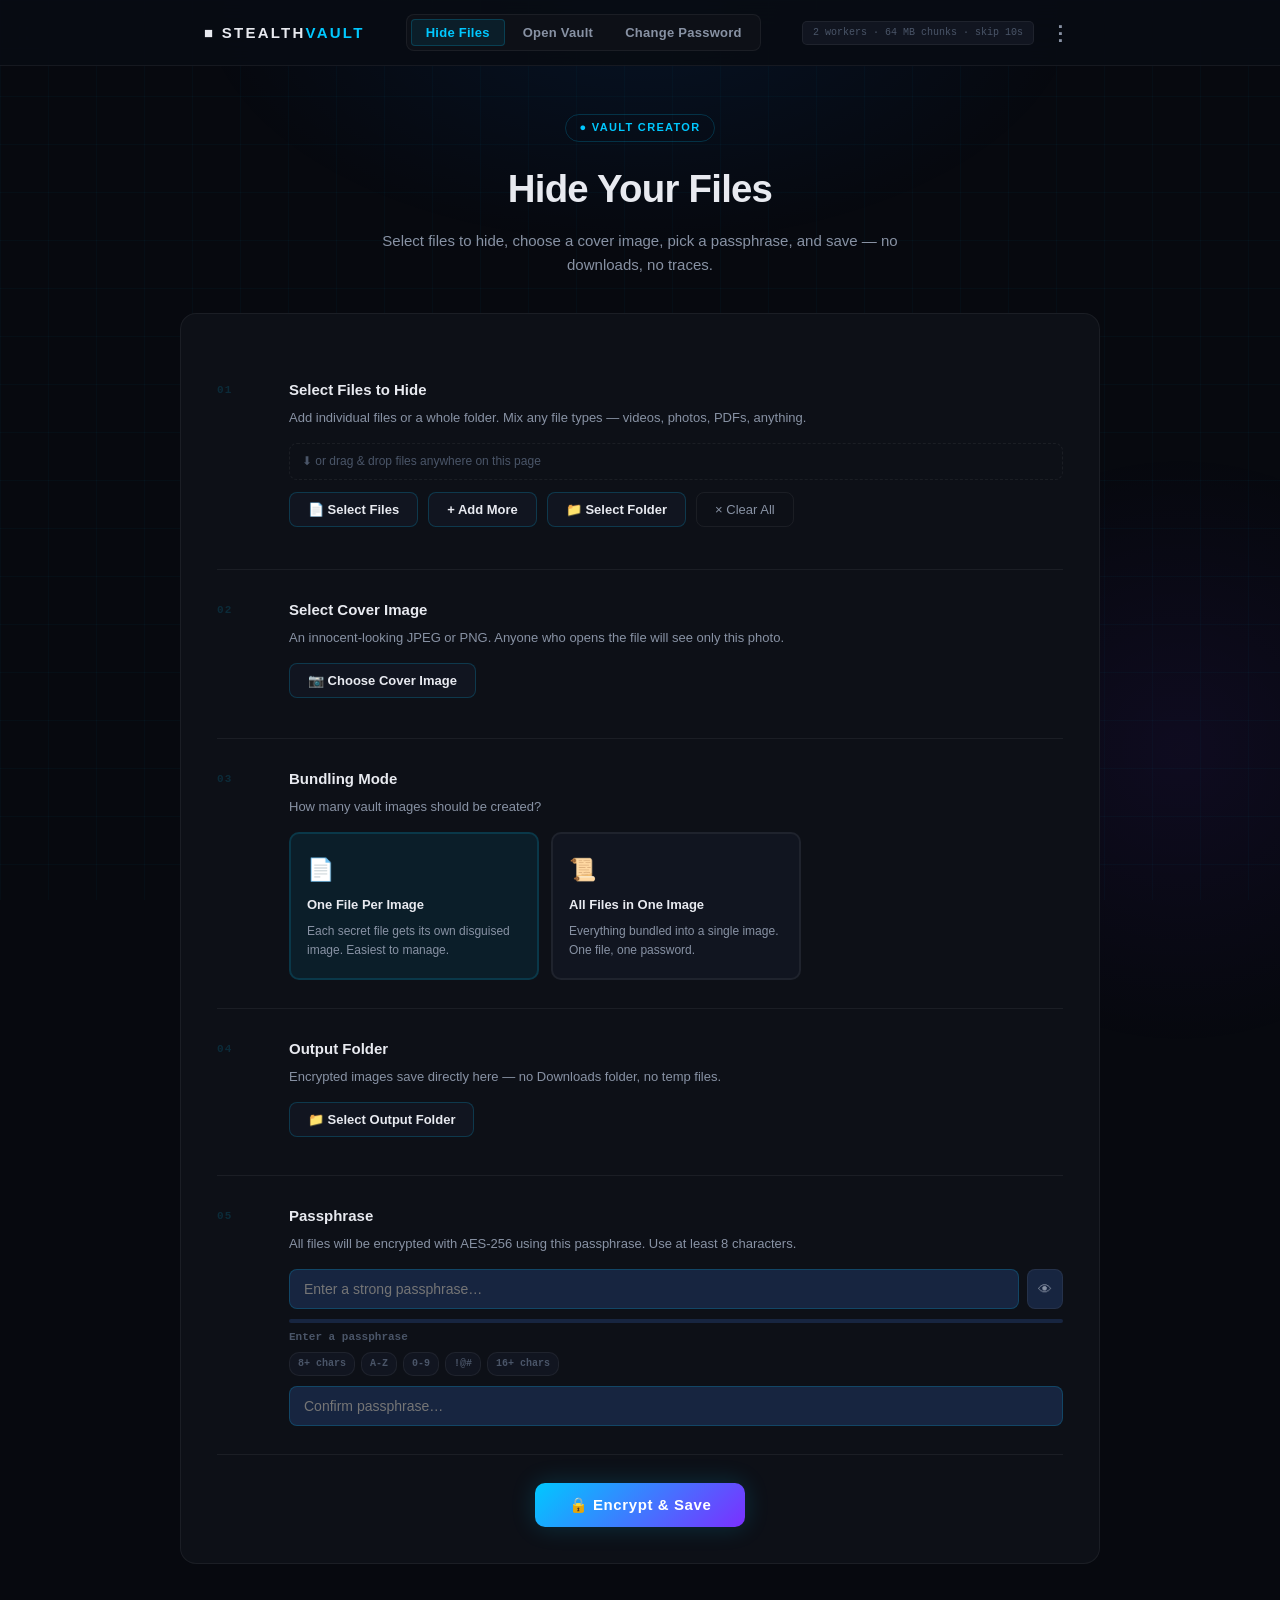
==== commit 51e6f448: "Full revamp: clean UI, bug fixes, dead code removed" ====
--- a/index.html
+++ b/index.html
@@ -4,7 +4,7 @@
   <meta charset="UTF-8" />
   <meta name="viewport" content="width=device-width, initial-scale=1.0" />
   <title>StealthVault</title>
-  <link rel="stylesheet" href="styles.css?v=2" />
+  <link rel="stylesheet" href="styles.css?v=3" />
 </head>
 <body>
   <!-- Ambient background -->
@@ -591,7 +591,8 @@
         <div class="kbd-section-title">Viewer Navigation</div>
         <div class="kbd-row"><kbd>N</kbd> <span>Next file</span></div>
         <div class="kbd-row"><kbd>B</kbd> <span>Previous file</span></div>
-        <div class="kbd-row"><kbd>←</kbd><kbd>→</kbd> <span>Skip video / navigate image</span></div>
+        <div class="kbd-row"><kbd>J</kbd><kbd>L</kbd> <span>Skip 10s (video)</span></div>
+        <div class="kbd-row"><kbd>←</kbd><kbd>→</kbd> <span>Navigate files</span></div>
         <div class="kbd-row"><kbd>↑</kbd><kbd>↓</kbd> <span>Volume up / down</span></div>
         <div class="kbd-section-title">Playback</div>
         <div class="kbd-row"><kbd>Space</kbd> <span>Play / Pause</span></div>
@@ -609,7 +610,7 @@
   </div>
 
   <div id="toast" class="toast hidden"></div>
-  <script src="app.js?v=2"></script>
+  <script src="app.js?v=3"></script>
 </body>
 </html>
 
--- a/styles.css
+++ b/styles.css
@@ -6,20 +6,20 @@
 *, *::before, *::after { box-sizing: border-box; margin: 0; padding: 0; }
 
 :root {
-  --bg:       #080c14;
-  --surface:  #0e1628;
-  --surface2: #121e36;
+  --bg:       #07090f;
+  --surface:  #0d1017;
+  --surface2: #111520;
   --surface3: #172540;
-  --border:   #1a2e50;
-  --border2:  #2a4e80;
+  --border:   rgba(255,255,255,0.06);
+  --border2:  rgba(0,200,255,0.2);
   --accent:   #00c8ff;
-  --accent2:  #0090cc;
+  --accent2:  rgba(0,200,255,0.15);
   --adim:     rgba(0,200,255,0.08);
   --aglow:    rgba(0,200,255,0.18);
   --purple:   #7b2fff;
-  --text:     #d0e8f5;
-  --text2:    #5a8aaa;
-  --text3:    #2a4060;
+  --text:     #e8eaf0;
+  --text2:    #8892a4;
+  --text3:    #4a5568;
   --success:  #00e896;
   --error:    #ff3a6e;
   --warn:     #ffaa00;
@@ -69,9 +69,9 @@
 .logo span { color: var(--accent); }
 .nav-tabs { display: flex; gap: 4px; background: var(--surface); border-radius: 8px; padding: 4px; border: 1px solid var(--border); order: 2; overflow-x: auto; }
 .tab-btn {
-  padding: 7px 18px; border-radius: 6px; border: none;
+  padding: 5px 14px; border-radius: 4px; border: none;
   background: transparent; color: var(--text2); cursor: pointer;
-  font-size: 13px; font-weight: 600; letter-spacing: 0.04em; transition: all var(--t);
+  font-size: 13px; font-weight: 600; letter-spacing: 0.02em; transition: all var(--t);
   white-space: nowrap;
 }
 .tab-btn:hover { color: var(--text); }
@@ -81,14 +81,7 @@
   background: var(--surface2); border: 1px solid var(--border);
   border-radius: 5px; padding: 3px 10px;
 }
-.nav-right { display: flex; align-items: center; gap: 6px; order: 3; }
-.nav-ext-link {
-  padding: 6px 8px; border-radius: 7px; border: none; background: transparent;
-  color: var(--text2); font-size: 16px; cursor: pointer; text-decoration: none;
-  transition: background var(--t), color var(--t); line-height: 1;
-  display: inline-flex; align-items: center; justify-content: center;
-}
-.nav-ext-link:hover { background: var(--surface2); color: var(--text); }
+.nav-right { display: flex; align-items: center; gap: 10px; order: 3; }
 
 /* ══ TAB CONTENT ══ */
 .tab-content { display: none; padding: 48px 0 80px; }
@@ -338,7 +331,7 @@
   background: var(--surface); border: 1px solid var(--border); border-radius: 10px;
   cursor: pointer; transition: all var(--t); overflow: hidden; position: relative;
 }
-.file-card:hover { border-color: var(--border2); transform: translateY(-2px); box-shadow: 0 8px 24px rgba(0,0,0,0.3); }
+.file-card:hover { border-color: var(--border2); transform: translateY(-2px); box-shadow: 0 4px 12px rgba(0,0,0,0.15); }
 .file-card.prefetched { border-color: rgba(0,232,150,0.25); }
 .file-card-thumb {
   width: 100%; aspect-ratio: 4/3; background: var(--surface2);
@@ -491,11 +484,11 @@
 /* ══ NAV RIGHT ══ */
 .nav-right { display: flex; align-items: center; gap: 10px; }
 .btn-settings {
-  width: 36px; height: 36px; border-radius: 8px; border: 1px solid var(--border);
-  background: var(--surface2); cursor: pointer; font-size: 17px;
+  width: 32px; height: 32px; border-radius: 6px; border: none;
+  background: transparent; color: var(--text2); cursor: pointer; font-size: 20px;
   display: flex; align-items: center; justify-content: center; transition: all var(--t);
 }
-.btn-settings:hover { border-color: var(--accent2); background: var(--adim); }
+.btn-settings:hover { color: var(--text); background: var(--surface2); }
 
 /* ══ SETTINGS PANEL ══ */
 .settings-overlay { position: fixed; inset: 0; z-index: 150; background: rgba(4,8,16,0.5); backdrop-filter: blur(4px); }
@@ -661,7 +654,7 @@
   .viewer-container { width: 100vw; max-height: 100vh; border-radius: 0; }
   .nav-inner { padding: 12px 16px; }
   .nav-tabs { order: 3; width: 100%; justify-content: flex-start; }
-  .skip-btn { width: 36px; font-size: 28px; opacity: 1; }
+  .skip-btn { display: none !important; }
   .settings-panel { width: 100vw; }
 }
 
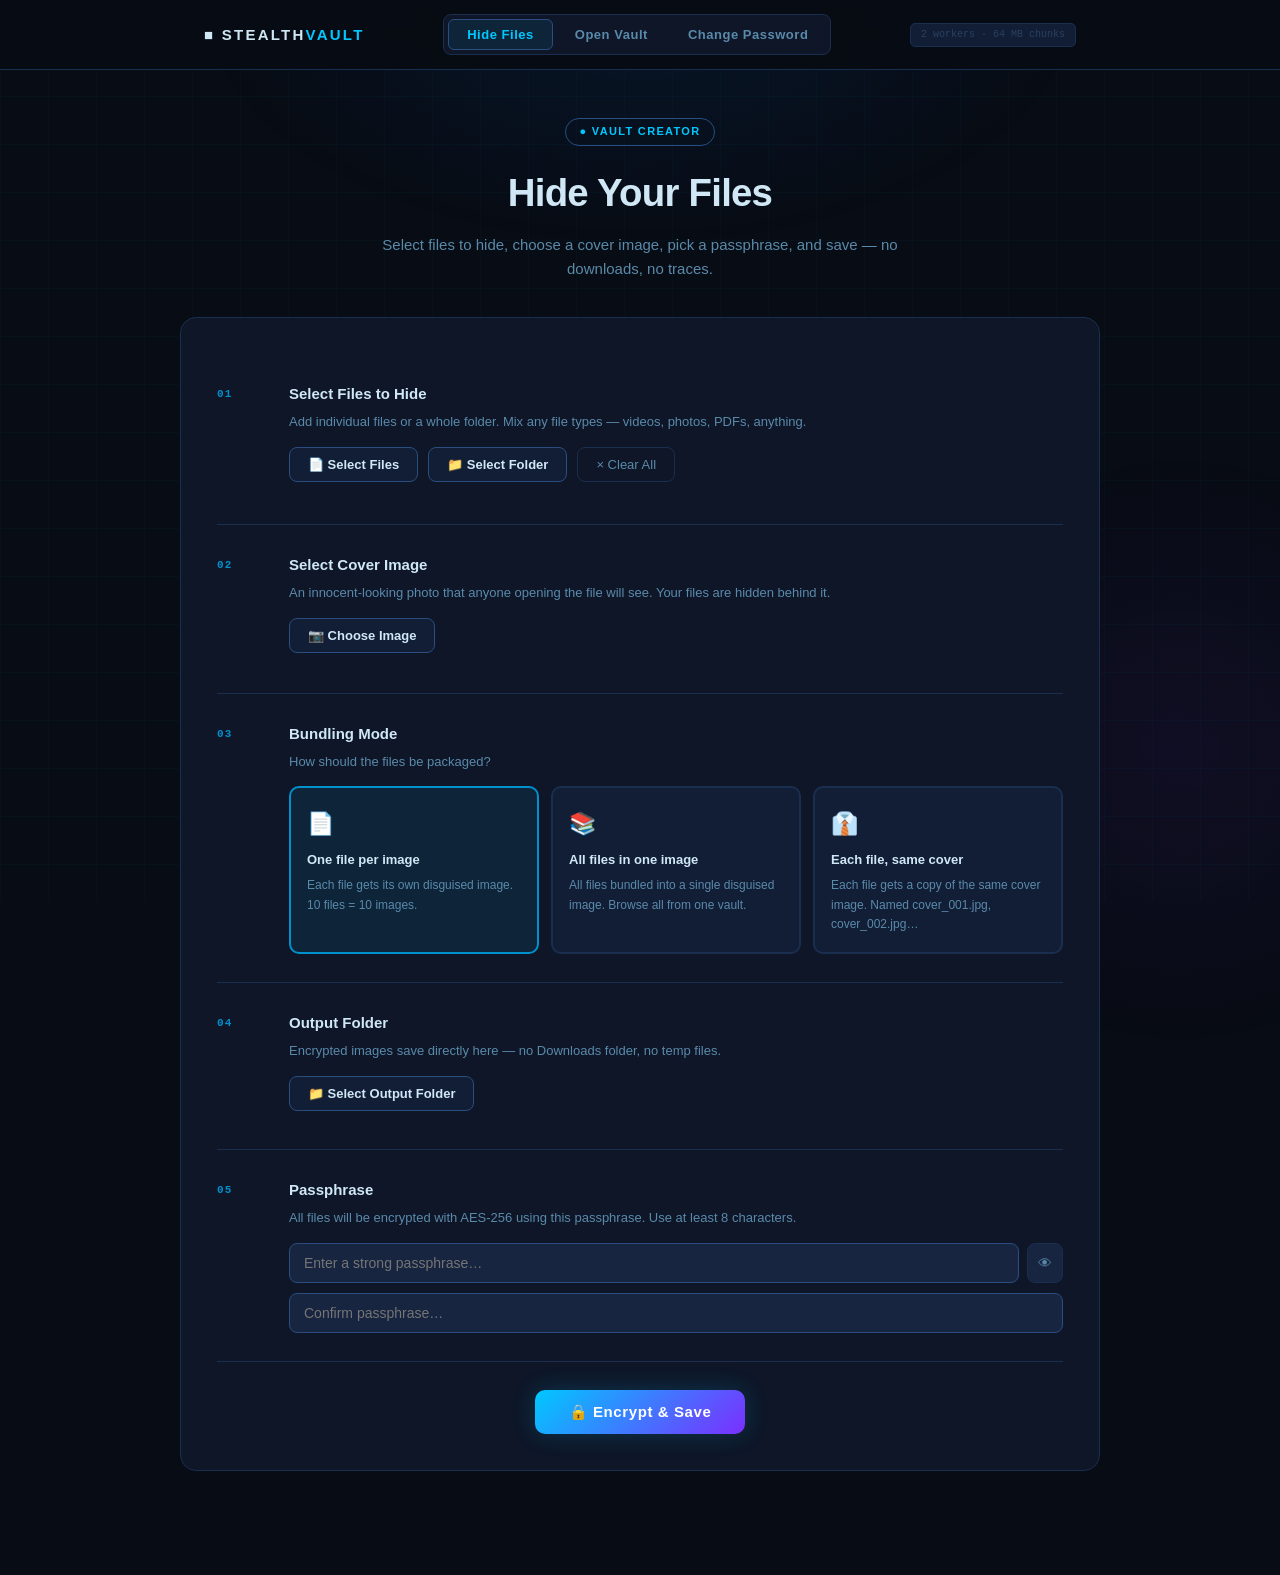
==== commit bc83b142: "Add code from dataset and view" ====
--- a/index.html
+++ b/index.html
@@ -4,10 +4,9 @@
   <meta charset="UTF-8" />
   <meta name="viewport" content="width=device-width, initial-scale=1.0" />
   <title>StealthVault</title>
-  <link rel="stylesheet" href="styles.css?v=3" />
+  <link rel="stylesheet" href="styles.css" />
 </head>
 <body>
-  <!-- Ambient background -->
   <div class="grid-bg"></div>
   <div class="orb1"></div><div class="orb2"></div>
 
@@ -20,143 +19,9 @@
         <button class="tab-btn" data-tab="open">Open Vault</button>
         <button class="tab-btn" data-tab="changepw">Change Password</button>
       </div>
-      <div class="nav-right">
-        <div id="worker-badge" class="worker-badge">loading…</div>
-        <button class="btn-settings" id="btn-open-menu" title="Menu" style="font-size: 20px; font-weight: bold; line-height: 1;">⋮</button>
-      </div>
+      <div id="worker-badge" class="worker-badge">loading…</div>
     </div>
   </nav>
-
-  <!-- ══ MENU SIDEBAR ══ -->
-  <div id="menu-overlay" class="settings-overlay hidden"></div>
-  <div id="menu-panel" class="settings-panel">
-    <div class="settings-header">
-      <span class="settings-title">Menu</span>
-      <button class="btn-icon" id="btn-close-menu">✕</button>
-    </div>
-    <div class="settings-section" style="padding: 12px;">
-      <a href="admin.html" class="menu-item" style="display:flex; align-items:center; gap:12px; padding:12px; margin-bottom:8px; border-radius:8px; text-decoration:none; color:var(--text); background:var(--surface2); transition:all 0.2s ease;">
-        <span style="font-size:18px;">👑</span>
-        <span style="font-weight:600;">Admin Center</span>
-      </a>
-      <button id="btn-open-settings" class="menu-item" style="width:100%; display:flex; align-items:center; gap:12px; padding:12px; margin-bottom:8px; border-radius:8px; border:none; text-align:left; color:var(--text); background:var(--surface2); cursor:pointer; transition:all 0.2s ease;">
-        <span style="font-size:18px;">⚙️</span>
-        <span style="font-weight:600; font-family:var(--font);">App Settings</span>
-      </button>
-      <button id="btn-shortcuts" class="menu-item" style="width:100%; display:flex; align-items:center; gap:12px; padding:12px; margin-bottom:8px; border-radius:8px; border:none; text-align:left; color:var(--text); background:var(--surface2); cursor:pointer; transition:all 0.2s ease;">
-        <span style="font-size:18px;">⌨️</span>
-        <span style="font-weight:600; font-family:var(--font);">Keyboard Shortcuts</span>
-      </button>
-      <a href="changelog.html" target="_blank" class="menu-item" style="display:flex; align-items:center; gap:12px; padding:12px; margin-bottom:8px; border-radius:8px; text-decoration:none; color:var(--text); background:var(--surface2); transition:all 0.2s ease;">
-        <span style="font-size:18px;">📋</span>
-        <span style="font-weight:600;">Changelog</span>
-      </a>
-      <a href="status.html" target="_blank" class="menu-item" style="display:flex; align-items:center; gap:12px; padding:12px; margin-bottom:8px; border-radius:8px; text-decoration:none; color:var(--text); background:var(--surface2); transition:all 0.2s ease;">
-        <span style="font-size:18px;">🟢</span>
-        <span style="font-weight:600;">System Status</span>
-      </a>
-    </div>
-  </div>
-
-  <!-- ══ SETTINGS PANEL ══ -->
-  <div id="settings-overlay" class="settings-overlay hidden"></div>
-  <div id="settings-panel" class="settings-panel">
-    <div class="settings-header">
-      <span class="settings-title">⚙️ Settings</span>
-      <button class="btn-icon" id="btn-close-settings">✕</button>
-    </div>
-
-    <div class="settings-section">
-      <div class="settings-section-title">Encryption</div>
-
-      <div class="settings-row">
-        <label>Chunk Size <span class="settings-hint">(for new encryptions only)</span></label>
-        <div class="settings-chips" id="chunk-size-chips">
-          <button class="chip" data-val="16">16 MB</button>
-          <button class="chip" data-val="32">32 MB</button>
-          <button class="chip active" data-val="64">64 MB</button>
-          <button class="chip" data-val="128">128 MB</button>
-          <button class="chip" data-val="256">256 MB</button>
-        </div>
-        <p class="settings-note">Old files always decrypt correctly — their chunk size is stored inside them.</p>
-      </div>
-
-      <div class="settings-row">
-        <label>Parallel Workers <span class="settings-hint">(higher = faster on multicore CPUs)</span></label>
-        <div class="settings-chips" id="worker-count-chips">
-          <button class="chip" data-val="1">1</button>
-          <button class="chip" data-val="2">2</button>
-          <button class="chip active" data-val="4">4</button>
-          <button class="chip" data-val="6">6</button>
-          <button class="chip" data-val="8">8</button>
-        </div>
-      </div>
-    </div>
-
-    <div class="settings-section">
-      <div class="settings-section-title">Video Player</div>
-
-      <div class="settings-row">
-        <label>Skip Amount</label>
-        <div class="settings-chips" id="skip-seconds-chips">
-          <button class="chip" data-val="5">5s</button>
-          <button class="chip active" data-val="10">10s</button>
-          <button class="chip" data-val="15">15s</button>
-          <button class="chip" data-val="30">30s</button>
-        </div>
-      </div>
-
-      <div class="settings-row settings-toggle-row">
-        <label>Auto-play next when video ends</label>
-        <label class="toggle">
-          <input type="checkbox" id="toggle-autoplay" checked />
-          <span class="toggle-track"></span>
-        </label>
-      </div>
-
-      <div class="settings-row" id="autoplay-delay-row">
-        <label>Countdown before auto-next</label>
-        <div class="settings-chips" id="autoplay-delay-chips">
-          <button class="chip" data-val="0">Instant</button>
-          <button class="chip" data-val="3">3s</button>
-          <button class="chip active" data-val="5">5s</button>
-        </div>
-      </div>
-    </div>
-
-    <div class="settings-section">
-      <div class="settings-section-title">Gallery</div>
-
-      <div class="settings-row">
-        <label>Prefetch ahead <span class="settings-hint">(items decrypted in background)</span></label>
-        <div class="settings-chips" id="prefetch-chips">
-          <button class="chip" data-val="1">1</button>
-          <button class="chip active" data-val="2">2</button>
-          <button class="chip" data-val="3">3</button>
-          <button class="chip" data-val="4">4</button>
-        </div>
-      </div>
-
-      <div class="settings-row">
-        <label>In-browser preview limit</label>
-        <div class="settings-chips" id="preview-limit-chips">
-          <button class="chip" data-val="512">512 MB</button>
-          <button class="chip" data-val="1024">1 GB</button>
-          <button class="chip active" data-val="2048">2 GB</button>
-          <button class="chip" data-val="4096">4 GB</button>
-        </div>
-        <p class="settings-note">Files above this show "Use Export" instead of previewing in browser.</p>
-      </div>
-    </div>
-
-    <div class="settings-section">
-      <div class="settings-section-title">About</div>
-      <div class="settings-row">
-        <p class="settings-note" style="color:var(--text2);">StealthVault v6 · AES-256-GCM · PBKDF2 310k rounds<br>Settings saved in your browser (localStorage).</p>
-        <button class="btn-ghost" id="btn-reset-settings" style="margin-top:10px;">Reset to defaults</button>
-      </div>
-    </div>
-  </div>
 
   <!-- ═══════════════════════════════════
        TAB 1 — HIDE FILES
@@ -171,34 +36,29 @@
     <div class="card">
 
       <!-- STEP 1: Secret Files -->
-      <div class="step drop-zone" id="step-secrets">
+      <div class="step">
         <div class="step-num">01</div>
         <div class="step-body">
           <h3>Select Files to Hide</h3>
           <p>Add individual files or a whole folder. Mix any file types — videos, photos, PDFs, anything.</p>
-          <div class="drop-hint" id="drop-hint-hide">
-            <span>⬇ or drag &amp; drop files anywhere on this page</span>
-          </div>
           <div class="btn-row">
             <button class="btn-primary" id="btn-pick-secret-files">&#128196; Select Files</button>
-            <button class="btn-primary" id="btn-add-more-files">&#43; Add More</button>
             <button class="btn-primary" id="btn-pick-secret-folder">&#128193; Select Folder</button>
             <button class="btn-ghost" id="btn-clear-secrets">&#215; Clear All</button>
           </div>
           <input type="file" id="input-secret-files" multiple hidden />
-          <input type="file" id="input-add-more-files" multiple hidden />
           <div id="secrets-list" class="file-list"></div>
           <div id="secrets-summary" class="file-summary hidden"></div>
         </div>
       </div>
 
       <!-- STEP 2: Cover Image -->
-      <div class="step" id="step-cover">
+      <div class="step">
         <div class="step-num">02</div>
         <div class="step-body">
           <h3>Select Cover Image</h3>
-          <p>An innocent-looking JPEG or PNG. Anyone who opens the file will see only this photo.</p>
-          <button class="btn-primary" id="btn-pick-dummy">&#128247; Choose Cover Image</button>
+          <p>An innocent-looking photo that anyone opening the file will see. Your files are hidden behind it.</p>
+          <button class="btn-primary" id="btn-pick-dummy">&#128247; Choose Image</button>
           <input type="file" id="input-dummy" accept="image/jpeg,image/jpg,image/png" hidden />
           <div id="dummy-name" class="file-summary hidden"></div>
           <div id="dummy-preview" class="dummy-preview"></div>
@@ -210,19 +70,25 @@
         <div class="step-num">03</div>
         <div class="step-body">
           <h3>Bundling Mode</h3>
-          <p>How many vault images should be created?</p>
+          <p>How should the files be packaged?</p>
           <div class="mode-cards">
             <label class="mode-card active" data-mode="one-to-one">
               <input type="radio" name="hide-mode" value="one-to-one" checked hidden />
               <div class="mode-icon">&#128196;</div>
-              <div class="mode-label">One File Per Image</div>
-              <div class="mode-desc">Each secret file gets its own disguised image. Easiest to manage.</div>
+              <div class="mode-label">One file per image</div>
+              <div class="mode-desc">Each file gets its own disguised image. 10 files = 10 images.</div>
             </label>
             <label class="mode-card" data-mode="all-in-one">
               <input type="radio" name="hide-mode" value="all-in-one" hidden />
-              <div class="mode-icon">&#128220;</div>
-              <div class="mode-label">All Files in One Image</div>
-              <div class="mode-desc">Everything bundled into a single image. One file, one password.</div>
+              <div class="mode-icon">&#128218;</div>
+              <div class="mode-label">All files in one image</div>
+              <div class="mode-desc">All files bundled into a single disguised image. Browse all from one vault.</div>
+            </label>
+            <label class="mode-card" data-mode="same-dummy">
+              <input type="radio" name="hide-mode" value="same-dummy" hidden />
+              <div class="mode-icon">&#128084;</div>
+              <div class="mode-label">Each file, same cover</div>
+              <div class="mode-desc">Each file gets a copy of the same cover image. Named cover_001.jpg, cover_002.jpg…</div>
             </label>
           </div>
         </div>
@@ -246,30 +112,14 @@
           <h3>Passphrase</h3>
           <p>All files will be encrypted with AES-256 using this passphrase. Use at least 8 characters.</p>
           <div class="password-wrap">
-            <input type="password" id="hide-pw" class="input-text" placeholder="Enter a strong passphrase…" autocomplete="new-password" />
+            <input type="password" id="hide-pw" class="input-text" placeholder="Enter a strong passphrase…" />
             <button class="btn-icon" id="toggle-hide-pw">&#128065;</button>
           </div>
-          <!-- Password strength meter -->
-          <div class="strength-meter" id="strength-meter">
-            <div class="strength-bar-wrap">
-              <div class="strength-bar" id="strength-bar"></div>
-            </div>
-            <div class="strength-label" id="strength-label">Enter a passphrase</div>
-          </div>
-          <div class="strength-checks" id="strength-checks">
-            <span class="sc" id="sc-len">8+ chars</span>
-            <span class="sc" id="sc-upper">A-Z</span>
-            <span class="sc" id="sc-num">0-9</span>
-            <span class="sc" id="sc-sym">!@#</span>
-            <span class="sc" id="sc-long">16+ chars</span>
-          </div>
           <div class="password-wrap" style="margin-top:10px;">
-            <input type="password" id="hide-pw-confirm" class="input-text" placeholder="Confirm passphrase…" autocomplete="new-password" />
-          </div>
-          <div id="hide-pw-match" class="step-inline-hint hidden"></div>
-        </div>
-      </div>
-
+            <input type="password" id="hide-pw-confirm" class="input-text" placeholder="Confirm passphrase…" />
+          </div>
+        </div>
+      </div>
 
       <!-- Output file name list (dynamic) -->
       <div id="output-names-section" class="hidden">
@@ -280,11 +130,6 @@
       <!-- Encrypt button -->
       <div class="action-row">
         <button class="btn-action" id="btn-stitch">&#128274; Encrypt &amp; Save</button>
-      </div>
-
-      <!-- Post-encrypt summary (shown after completion) -->
-      <div id="encrypt-done-banner" class="encrypt-done-banner hidden">
-        <span id="encrypt-done-text"></span>
       </div>
 
       <!-- Progress -->
@@ -296,7 +141,6 @@
 
     </div><!-- /card -->
   </main>
-
 
   <!-- ═══════════════════════════════════
        TAB 2 — OPEN VAULT
@@ -345,53 +189,12 @@
           <span id="gallery-count">0 files</span>
           <input type="text" id="search-box" class="search-box" placeholder="&#128269; Search…" />
         </div>
-        <!-- Type filter chips -->
-        <div class="type-filter-chips" id="type-filter-chips">
-          <button class="type-chip active" data-type="all">All</button>
-          <button class="type-chip" data-type="video">&#127916; Video</button>
-          <button class="type-chip" data-type="image">&#128247; Image</button>
-          <button class="type-chip" data-type="audio">&#127925; Audio</button>
-          <button class="type-chip" data-type="doc">&#128196; Docs</button>
-        </div>
         <div class="view-toggle">
           <button class="view-btn active" id="btn-grid-view" title="Grid">&#9783;</button>
           <button class="view-btn" id="btn-list-view" title="List">&#9776;</button>
         </div>
-        <button class="btn-primary btn-sm" id="btn-toggle-inline-cpw" title="Change password for this vault">&#128273; Change Password</button>
         <button class="btn-lock" id="btn-lock-vault">&#128274; Lock &amp; Clear</button>
       </div>
-
-      <!-- Inline Change Password (collapsed by default) -->
-      <div id="inline-cpw-panel" class="inline-cpw hidden">
-        <div class="inline-cpw-title">&#128273; Change Vault Password</div>
-        <p class="inline-cpw-desc">Changes the password on all <strong id="inline-cpw-count">0</strong> vault image(s) currently open. Saves new copies to a folder you choose.</p>
-        <div class="inline-cpw-fields">
-          <div class="password-wrap">
-            <input type="password" id="inline-cpw-old" class="input-text" placeholder="Current password…" />
-            <button class="btn-icon" id="toggle-inline-cpw-old">&#128065;</button>
-          </div>
-          <div class="password-wrap">
-            <input type="password" id="inline-cpw-new" class="input-text" placeholder="New password…" />
-            <button class="btn-icon" id="toggle-inline-cpw-new">&#128065;</button>
-          </div>
-          <div class="password-wrap">
-            <input type="password" id="inline-cpw-confirm" class="input-text" placeholder="Confirm new password…" />
-          </div>
-        </div>
-        <div class="btn-row" style="margin-top:14px;">
-          <button class="btn-primary" id="btn-inline-cpw-folder">&#128193; Select Output Folder</button>
-          <div id="inline-cpw-folder-status" class="folder-status" style="flex:1;"></div>
-        </div>
-        <div class="action-row" style="justify-content:flex-start;margin-top:12px;">
-          <button class="btn-action" id="btn-inline-cpw-go">&#128260; Apply New Password</button>
-        </div>
-        <div id="inline-cpw-progress" class="progress-area hidden" style="margin-top:16px;">
-          <div class="progress-bar-wrap"><div class="progress-bar" id="inline-cpw-bar"></div></div>
-          <div class="progress-label" id="inline-cpw-label">Processing…</div>
-          <div id="inline-cpw-results" class="stitch-results"></div>
-        </div>
-      </div>
-
       <div id="file-grid" class="file-grid"></div>
     </div>
   </main>
@@ -513,9 +316,7 @@
       <!-- Keyboard hints -->
       <div class="kbd-hints">
         <span class="kbd"><span class="key">Space</span> Play/Pause</span>
-        <span class="kbd"><span class="key">← →</span> Skip 10s (video) / Navigate (image)</span>
-        <span class="kbd"><span class="key">↑ ↓</span> Volume</span>
-        <span class="kbd"><span class="key">N / B</span> Next / Back file</span>
+        <span class="kbd"><span class="key">← →</span> Navigate</span>
         <span class="kbd"><span class="key">M</span> Mute</span>
         <span class="kbd"><span class="key">F</span> Fullscreen</span>
         <span class="kbd"><span class="key">P</span> PiP</span>
@@ -534,29 +335,8 @@
         </div>
       </div>
 
-      <!-- Auto-next countdown overlay -->
-      <div id="autonext-overlay" class="autonext-overlay hidden">
-        <div class="autonext-inner">
-          <div class="autonext-label">Next up</div>
-          <div class="autonext-name" id="autonext-name"></div>
-          <div class="autonext-countdown" id="autonext-countdown">5</div>
-          <button class="btn-ghost" id="btn-autonext-cancel">Cancel</button>
-        </div>
-      </div>
-
-      <!-- Content + skip buttons row -->
-      <div class="viewer-body">
-        <button class="skip-btn skip-left" id="btn-skip-back" title="Skip back (←)">&#8249;<div class="skip-label" id="skip-back-label">10s</div></button>
-        <div class="viewer-content" id="viewer-content"></div>
-        <button class="skip-btn skip-right" id="btn-skip-fwd" title="Skip forward (→)">&#8250;<div class="skip-label" id="skip-fwd-label">10s</div></button>
-      </div>
-
-      <!-- Volume bar (shows on ↑↓ key press) -->
-      <div id="volume-bar" class="volume-bar hidden">
-        <span id="volume-icon">🔊</span>
-        <div class="progress-bar-wrap" style="flex:1"><div class="progress-bar" id="volume-fill"></div></div>
-        <span id="volume-pct">100%</span>
-      </div>
+      <!-- Actual content (hidden while loading) -->
+      <div class="viewer-content" id="viewer-content"></div>
 
       <!-- Navigation -->
       <div class="viewer-nav">
@@ -571,46 +351,7 @@
     </div>
   </div>
 
-  <!-- Global drag-and-drop overlay -->
-  <div id="drag-overlay" class="drag-overlay hidden">
-    <div class="drag-overlay-inner">
-      <div class="drag-icon">📂</div>
-      <div class="drag-title" id="drag-title">Drop files to hide</div>
-      <div class="drag-sub" id="drag-sub">They'll be added to your secret files list</div>
-    </div>
-  </div>
-
-  <!-- Keyboard shortcuts modal -->
-  <div id="kbd-modal" class="kbd-modal hidden">
-    <div class="kbd-modal-inner">
-      <div class="kbd-modal-header">
-        <span>⌨️ Keyboard Shortcuts</span>
-        <button id="btn-close-kbd" class="btn-icon">✕</button>
-      </div>
-      <div class="kbd-grid">
-        <div class="kbd-section-title">Viewer Navigation</div>
-        <div class="kbd-row"><kbd>N</kbd> <span>Next file</span></div>
-        <div class="kbd-row"><kbd>B</kbd> <span>Previous file</span></div>
-        <div class="kbd-row"><kbd>J</kbd><kbd>L</kbd> <span>Skip 10s (video)</span></div>
-        <div class="kbd-row"><kbd>←</kbd><kbd>→</kbd> <span>Navigate files</span></div>
-        <div class="kbd-row"><kbd>↑</kbd><kbd>↓</kbd> <span>Volume up / down</span></div>
-        <div class="kbd-section-title">Playback</div>
-        <div class="kbd-row"><kbd>Space</kbd> <span>Play / Pause</span></div>
-        <div class="kbd-row"><kbd>M</kbd> <span>Mute toggle</span></div>
-        <div class="kbd-row"><kbd>F</kbd> <span>Fullscreen</span></div>
-        <div class="kbd-row"><kbd>P</kbd> <span>Picture in Picture</span></div>
-        <div class="kbd-section-title">App</div>
-        <div class="kbd-row"><kbd>Esc</kbd> <span>Close viewer / settings</span></div>
-        <div class="kbd-row"><kbd>?</kbd> <span>This help screen</span></div>
-        <div class="kbd-section-title">Mobile</div>
-        <div class="kbd-row"><span>Swipe ←→</span> <span>Navigate files</span></div>
-        <div class="kbd-row"><span>Swipe ↓</span> <span>Close viewer</span></div>
-      </div>
-    </div>
-  </div>
-
   <div id="toast" class="toast hidden"></div>
-  <script src="app.js?v=3"></script>
+  <script src="app.js"></script>
 </body>
 </html>
-
--- a/styles.css
+++ b/styles.css
@@ -6,20 +6,20 @@
 *, *::before, *::after { box-sizing: border-box; margin: 0; padding: 0; }
 
 :root {
-  --bg:       #07090f;
-  --surface:  #0d1017;
-  --surface2: #111520;
+  --bg:       #080c14;
+  --surface:  #0e1628;
+  --surface2: #121e36;
   --surface3: #172540;
-  --border:   rgba(255,255,255,0.06);
-  --border2:  rgba(0,200,255,0.2);
+  --border:   #1a2e50;
+  --border2:  #2a4e80;
   --accent:   #00c8ff;
-  --accent2:  rgba(0,200,255,0.15);
+  --accent2:  #0090cc;
   --adim:     rgba(0,200,255,0.08);
   --aglow:    rgba(0,200,255,0.18);
   --purple:   #7b2fff;
-  --text:     #e8eaf0;
-  --text2:    #8892a4;
-  --text3:    #4a5568;
+  --text:     #d0e8f5;
+  --text2:    #5a8aaa;
+  --text3:    #2a4060;
   --success:  #00e896;
   --error:    #ff3a6e;
   --warn:     #ffaa00;
@@ -64,15 +64,14 @@
   background: rgba(8,12,20,0.94); backdrop-filter: blur(16px);
   border-bottom: 1px solid var(--border);
 }
-.nav-inner { display: flex; align-items: center; justify-content: space-between; padding: 14px 24px; flex-wrap: wrap; gap: 12px; }
-.logo { font-size: 15px; font-weight: 700; letter-spacing: 0.15em; color: var(--text); order: 1; }
+.nav-inner { display: flex; align-items: center; justify-content: space-between; padding: 14px 24px; }
+.logo { font-size: 15px; font-weight: 700; letter-spacing: 0.15em; color: var(--text); }
 .logo span { color: var(--accent); }
-.nav-tabs { display: flex; gap: 4px; background: var(--surface); border-radius: 8px; padding: 4px; border: 1px solid var(--border); order: 2; overflow-x: auto; }
+.nav-tabs { display: flex; gap: 4px; background: var(--surface); border-radius: 8px; padding: 4px; border: 1px solid var(--border); }
 .tab-btn {
-  padding: 5px 14px; border-radius: 4px; border: none;
+  padding: 7px 18px; border-radius: 6px; border: none;
   background: transparent; color: var(--text2); cursor: pointer;
-  font-size: 13px; font-weight: 600; letter-spacing: 0.02em; transition: all var(--t);
-  white-space: nowrap;
+  font-size: 13px; font-weight: 600; letter-spacing: 0.04em; transition: all var(--t);
 }
 .tab-btn:hover { color: var(--text); }
 .tab-btn.active { background: var(--adim); color: var(--accent); border: 1px solid var(--border2); }
@@ -81,7 +80,6 @@
   background: var(--surface2); border: 1px solid var(--border);
   border-radius: 5px; padding: 3px 10px;
 }
-.nav-right { display: flex; align-items: center; gap: 10px; order: 3; }
 
 /* ══ TAB CONTENT ══ */
 .tab-content { display: none; padding: 48px 0 80px; }
@@ -229,17 +227,6 @@
 }
 .progress-bar { height: 100%; width: 0%; border-radius: 3px; transition: width 0.25s linear;
   background: linear-gradient(90deg, var(--accent), var(--purple)); }
-/* Pulsing shimmer shown during the "Finalizing" phase (writable.close() blocking) */
-.progress-bar.pulsing {
-  background-size: 200% 100%;
-  background-image: linear-gradient(90deg, var(--accent), var(--purple), var(--accent));
-  animation: bar-shimmer 1.2s ease-in-out infinite;
-  transition: none;
-}
-@keyframes bar-shimmer {
-  0%   { background-position: 100% 0; }
-  100% { background-position: -100% 0; }
-}
 .progress-label { font-size: 12px; color: var(--text2); font-family: var(--mono); }
 .stitch-results { margin-top: 14px; display: flex; flex-direction: column; gap: 6px; }
 .stitch-result-item { font-size: 13px; padding: 8px 12px; border-radius: 7px; }
@@ -254,36 +241,9 @@
 }
 .hidden { display: none !important; }
 
-/* ── Step inline validation hint ── */
-.step-inline-hint {
-  margin-top: 8px; font-size: 12px; font-family: var(--mono); padding: 6px 10px;
-  border-radius: 6px; font-weight: 600;
-}
-.step-inline-hint.ok  { color: var(--success); background: rgba(0,232,150,0.08); }
-.step-inline-hint.err { color: var(--error);   background: rgba(255,58,110,0.08); }
-
-/* ── Post-encrypt done banner ── */
-.encrypt-done-banner {
-  margin-top: 16px; padding: 14px 18px; border-radius: 10px;
-  background: rgba(0,232,150,0.08); border: 1px solid rgba(0,232,150,0.25);
-  color: var(--success); font-size: 13px; font-weight: 600;
-  display: flex; align-items: center; gap: 10px;
-  animation: slide-down 0.25s ease;
-}
-
 /* ══ CHANGE PASSWORD — 3 pw boxes ══ */
 .pw-triple { display: flex; flex-direction: column; gap: 14px; }
 .pw-triple-item label { display: block; font-size: 12px; color: var(--text2); margin-bottom: 6px; font-weight: 600; }
-
-/* ── Type filter chips in gallery ── */
-.type-filter-chips { display: flex; gap: 6px; flex-wrap: wrap; align-items: center; }
-.type-chip {
-  padding: 5px 12px; border-radius: 20px; border: 1px solid var(--border);
-  background: var(--surface2); color: var(--text2); cursor: pointer;
-  font-size: 12px; font-weight: 600; transition: all var(--t);
-}
-.type-chip:hover  { border-color: var(--border2); color: var(--text); }
-.type-chip.active { border-color: var(--accent2); background: var(--adim); color: var(--accent); }
 
 /* ══ GALLERY ══ */
 .gallery-toolbar {
@@ -306,22 +266,6 @@
   font-size: 14px; transition: all var(--t); display: flex; align-items: center; justify-content: center;
 }
 .view-btn:hover, .view-btn.active { border-color: var(--accent2); color: var(--accent); background: var(--adim); }
-/* Small button variant for toolbars */
-.btn-sm { padding: 6px 12px !important; font-size: 12px !important; height: 32px; }
-
-/* ══ INLINE CHANGE PASSWORD PANEL ══ */
-.inline-cpw {
-  background: var(--surface); border: 1px solid var(--border2); border-radius: 12px;
-  padding: 20px 24px; margin-bottom: 16px;
-  animation: slide-down 0.2s ease;
-}
-@keyframes slide-down {
-  from { opacity: 0; transform: translateY(-8px); }
-  to   { opacity: 1; transform: translateY(0); }
-}
-.inline-cpw-title { font-size: 14px; font-weight: 700; margin-bottom: 8px; }
-.inline-cpw-desc { font-size: 13px; color: var(--text2); margin-bottom: 16px; line-height: 1.5; }
-.inline-cpw-fields { display: flex; flex-direction: column; gap: 10px; }
 
 /* ══ FILE GRID / CARDS ══ */
 .file-grid { display: grid; grid-template-columns: repeat(auto-fill, minmax(150px,1fr)); gap: 12px; }
@@ -331,7 +275,7 @@
   background: var(--surface); border: 1px solid var(--border); border-radius: 10px;
   cursor: pointer; transition: all var(--t); overflow: hidden; position: relative;
 }
-.file-card:hover { border-color: var(--border2); transform: translateY(-2px); box-shadow: 0 4px 12px rgba(0,0,0,0.15); }
+.file-card:hover { border-color: var(--border2); transform: translateY(-2px); box-shadow: 0 8px 24px rgba(0,0,0,0.3); }
 .file-card.prefetched { border-color: rgba(0,232,150,0.25); }
 .file-card-thumb {
   width: 100%; aspect-ratio: 4/3; background: var(--surface2);
@@ -481,181 +425,11 @@
 ::-webkit-scrollbar-thumb { background: var(--border2); border-radius: 3px; }
 ::-webkit-scrollbar-thumb:hover { background: var(--text3); }
 
-/* ══ NAV RIGHT ══ */
-.nav-right { display: flex; align-items: center; gap: 10px; }
-.btn-settings {
-  width: 32px; height: 32px; border-radius: 6px; border: none;
-  background: transparent; color: var(--text2); cursor: pointer; font-size: 20px;
-  display: flex; align-items: center; justify-content: center; transition: all var(--t);
-}
-.btn-settings:hover { color: var(--text); background: var(--surface2); }
-
-/* ══ SETTINGS PANEL ══ */
-.settings-overlay { position: fixed; inset: 0; z-index: 150; background: rgba(4,8,16,0.5); backdrop-filter: blur(4px); }
-.settings-overlay.hidden { display: none; }
-.settings-panel {
-  position: fixed; top: 0; right: 0; bottom: 0; z-index: 151;
-  width: min(420px, 100vw); background: var(--surface); border-left: 1px solid var(--border2);
-  overflow-y: auto; transform: translateX(100%); transition: transform 0.25s ease;
-  display: flex; flex-direction: column;
-}
-.settings-panel.open { transform: translateX(0); }
-.settings-header {
-  display: flex; align-items: center; justify-content: space-between;
-  padding: 18px 20px; border-bottom: 1px solid var(--border); flex-shrink: 0;
-  position: sticky; top: 0; background: var(--surface); z-index: 1;
-}
-.settings-title { font-size: 15px; font-weight: 700; }
-.settings-section { padding: 20px; border-bottom: 1px solid var(--border); }
-.settings-section-title { font-size: 10px; font-weight: 800; letter-spacing: 0.12em; text-transform: uppercase; color: var(--text3); margin-bottom: 16px; }
-.settings-row { margin-bottom: 18px; }
-.settings-row:last-child { margin-bottom: 0; }
-.settings-row > label { display: block; font-size: 13px; font-weight: 600; margin-bottom: 10px; }
-.settings-hint { font-weight: 400; color: var(--text2); }
-.settings-note { font-size: 12px; color: var(--text3); margin-top: 8px; line-height: 1.5; }
-.settings-chips { display: flex; flex-wrap: wrap; gap: 6px; }
-.chip { padding: 6px 14px; border-radius: 20px; border: 1px solid var(--border); background: var(--surface2); color: var(--text2); cursor: pointer; font-size: 12px; font-weight: 600; transition: all var(--t); }
-.chip:hover { border-color: var(--border2); color: var(--text); }
-.chip.active { border-color: var(--accent2); background: var(--adim); color: var(--accent); }
-.settings-toggle-row { display: flex; align-items: center; justify-content: space-between; }
-.settings-toggle-row > label:first-child { margin-bottom: 0; }
-.toggle { position: relative; display: inline-block; width: 44px; height: 24px; flex-shrink: 0; }
-.toggle input { opacity: 0; width: 0; height: 0; }
-.toggle-track { position: absolute; inset: 0; border-radius: 12px; background: var(--border2); cursor: pointer; transition: background 0.2s; }
-.toggle-track::after { content: ''; position: absolute; left: 3px; top: 3px; width: 18px; height: 18px; border-radius: 50%; background: #fff; transition: transform 0.2s; }
-.toggle input:checked + .toggle-track { background: var(--accent2); }
-.toggle input:checked + .toggle-track::after { transform: translateX(20px); }
-
-/* ══ VIEWER BODY ══ */
-.viewer-body { flex: 1; display: flex; align-items: stretch; position: relative; min-height: 0; overflow: hidden; }
-.viewer-content { flex: 1; overflow: auto; display: flex; align-items: center; justify-content: center; padding: 12px; min-height: 200px; position: relative; }
-.viewer-content video, .viewer-content img, .viewer-content iframe { max-width: 100%; max-height: calc(96vh - 240px); border-radius: 6px; }
-.viewer-content audio { width: 100%; }
-.skip-btn { width: 52px; flex-shrink: 0; background: transparent; border: none; color: var(--text3); cursor: pointer; font-size: 36px; font-weight: 200; display: flex; flex-direction: column; align-items: center; justify-content: center; gap: 4px; transition: all var(--t); padding: 0; opacity: 0; }
-.viewer-body:hover .skip-btn { opacity: 1; }
-.skip-btn:hover { color: var(--accent); background: rgba(0,200,255,0.05); }
-.skip-label { font-size: 10px; font-weight: 700; letter-spacing: 0.06em; font-family: var(--mono); }
-.skip-btn.inactive { visibility: hidden; pointer-events: none; }
-
-/* ══ AUTO-NEXT ══ */
-.autonext-overlay { position: absolute; inset: 0; z-index: 8; display: flex; align-items: flex-end; justify-content: flex-end; padding: 20px; pointer-events: none; }
-.autonext-overlay:not(.hidden) { pointer-events: auto; }
-.autonext-inner { background: rgba(14,22,40,0.95); border: 1px solid var(--border2); border-radius: 12px; padding: 18px 22px; display: flex; flex-direction: column; align-items: center; gap: 8px; min-width: 180px; backdrop-filter: blur(8px); }
-.autonext-label { font-size: 10px; color: var(--text3); text-transform: uppercase; letter-spacing: 0.1em; font-weight: 700; }
-.autonext-name { font-size: 13px; font-weight: 600; text-align: center; max-width: 200px; overflow: hidden; text-overflow: ellipsis; white-space: nowrap; }
-.autonext-countdown { font-size: 40px; font-weight: 800; color: var(--accent); font-family: var(--mono); line-height: 1; }
-
-/* ══ VOLUME HUD ══ */
-.volume-bar { display: flex; align-items: center; gap: 10px; padding: 8px 16px; border-top: 1px solid var(--border); background: var(--surface); flex-shrink: 0; font-size: 13px; font-family: var(--mono); }
-.volume-bar.hidden { display: none; }
-
-/* ══ SCROLLBAR ══ */
-::-webkit-scrollbar { width: 6px; height: 6px; }
-::-webkit-scrollbar-track { background: var(--bg); }
-::-webkit-scrollbar-thumb { background: var(--border2); border-radius: 3px; }
-::-webkit-scrollbar-thumb:hover { background: var(--text3); }
-
-/* ══ DRAG & DROP OVERLAY ══ */
-.drag-overlay {
-  position: fixed; inset: 0; z-index: 9999;
-  background: rgba(8,12,20,0.85); backdrop-filter: blur(4px);
-  display: flex; align-items: center; justify-content: center;
-  border: 3px dashed var(--accent2);
-  transition: opacity 0.15s;
-}
-.drag-overlay.hidden { display: none; }
-.drag-overlay-inner {
-  display: flex; flex-direction: column; align-items: center; gap: 16px;
-  text-align: center; pointer-events: none;
-}
-.drag-icon { font-size: 72px; animation: bounce 0.8s ease infinite alternate; }
-@keyframes bounce { from { transform: translateY(0); } to { transform: translateY(-12px); } }
-.drag-title { font-size: 28px; font-weight: 800; color: var(--text); }
-.drag-sub   { font-size: 15px; color: var(--text2); }
-
-/* ══ DROP HINT ══ */
-.drop-hint {
-  font-size: 12px; color: var(--text3); margin-bottom: 12px;
-  display: flex; align-items: center; gap: 6px;
-  border: 1px dashed var(--border); border-radius: 8px;
-  padding: 8px 12px;
-}
-
-/* ══ PASSWORD STRENGTH METER ══ */
-.strength-meter { margin-top: 10px; margin-bottom: 6px; }
-.strength-bar-wrap {
-  width: 100%; height: 4px; background: var(--surface3);
-  border-radius: 2px; overflow: hidden; margin-bottom: 6px;
-}
-.strength-bar {
-  height: 100%; width: 0%; border-radius: 2px;
-  transition: width 0.3s ease, background 0.3s ease;
-}
-.strength-bar.s1 { width: 20%; background: #ff3a6e; }
-.strength-bar.s2 { width: 40%; background: #ff7a2a; }
-.strength-bar.s3 { width: 60%; background: #ffb020; }
-.strength-bar.s4 { width: 80%; background: #4ade80; }
-.strength-bar.s5 { width: 100%; background: var(--success); }
-.strength-label { font-size: 11px; font-weight: 600; font-family: var(--mono); color: var(--text3); }
-.strength-label.s1 { color: #ff3a6e; }
-.strength-label.s2 { color: #ff7a2a; }
-.strength-label.s3 { color: #ffb020; }
-.strength-label.s4 { color: #4ade80; }
-.strength-label.s5 { color: var(--success); }
-
-/* Strength check badges */
-.strength-checks { display: flex; gap: 6px; flex-wrap: wrap; margin-bottom: 2px; }
-.sc {
-  font-size: 10px; font-weight: 700; padding: 3px 8px; border-radius: 10px;
-  border: 1px solid var(--border); background: var(--surface2); color: var(--text3);
-  font-family: var(--mono); transition: all 0.2s;
-}
-.sc.pass { border-color: rgba(0,232,150,0.4); background: rgba(0,232,150,0.08); color: var(--success); }
-
-/* ══ KEYBOARD SHORTCUTS MODAL ══ */
-.kbd-modal {
-  position: fixed; inset: 0; z-index: 9990; background: rgba(8,12,20,0.8);
-  backdrop-filter: blur(6px); display: flex; align-items: center; justify-content: center;
-}
-.kbd-modal.hidden { display: none; }
-.kbd-modal-inner {
-  background: var(--surface); border: 1px solid var(--border2); border-radius: 16px;
-  width: min(520px,94vw); max-height: 80vh; overflow-y: auto;
-  animation: slide-down 0.2s ease;
-}
-.kbd-modal-header {
-  display: flex; align-items: center; justify-content: space-between;
-  padding: 18px 22px; border-bottom: 1px solid var(--border);
-  font-size: 15px; font-weight: 700;
-}
-.kbd-grid { padding: 16px 22px 22px; display: flex; flex-direction: column; gap: 2px; }
-.kbd-section-title {
-  font-size: 9px; font-weight: 700; letter-spacing: 0.12em; text-transform: uppercase;
-  color: var(--text3); margin: 14px 0 6px; padding-bottom: 4px;
-  border-bottom: 1px solid var(--border);
-}
-.kbd-section-title:first-child { margin-top: 0; }
-.kbd-row {
-  display: flex; align-items: center; justify-content: space-between;
-  padding: 5px 0; font-size: 13px; color: var(--text2);
-}
-.kbd-row kbd {
-  display: inline-block; padding: 3px 7px; border-radius: 5px;
-  background: var(--surface3); border: 1px solid var(--border2);
-  font-family: var(--mono); font-size: 11px; color: var(--text);
-  font-style: normal; margin-right: 4px;
-}
-
 /* ══ RESPONSIVE ══ */
 @media (max-width: 640px) {
   .mode-cards { grid-template-columns: 1fr; }
   .output-name-row { grid-template-columns: 1fr; }
   .arrow { display: none; }
   .viewer-container { width: 100vw; max-height: 100vh; border-radius: 0; }
-  .nav-inner { padding: 12px 16px; }
-  .nav-tabs { order: 3; width: 100%; justify-content: flex-start; }
-  .skip-btn { display: none !important; }
-  .settings-panel { width: 100vw; }
-}
-
-.menu-item:hover { border-color: var(--accent2); background: var(--adim) !important; color: var(--accent) !important; }
+  .nav-inner { flex-wrap: wrap; gap: 10px; }
+}
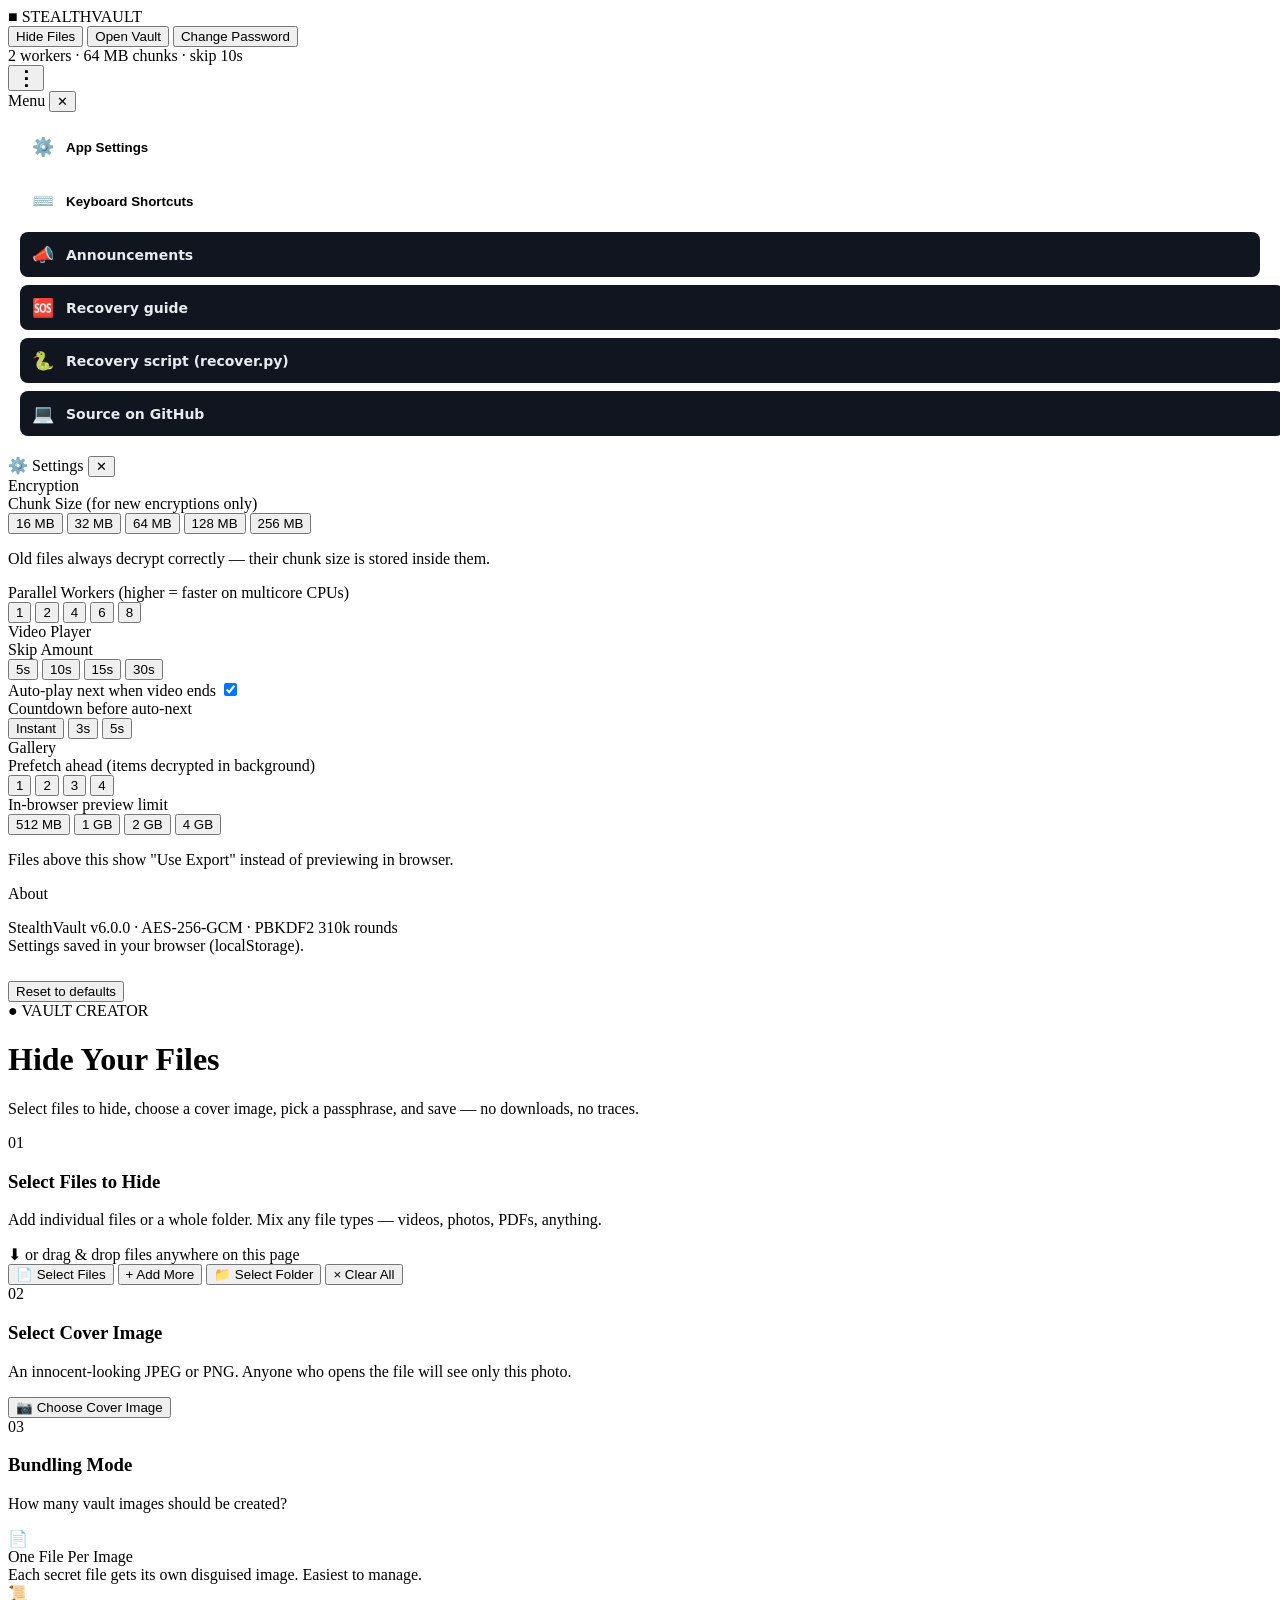
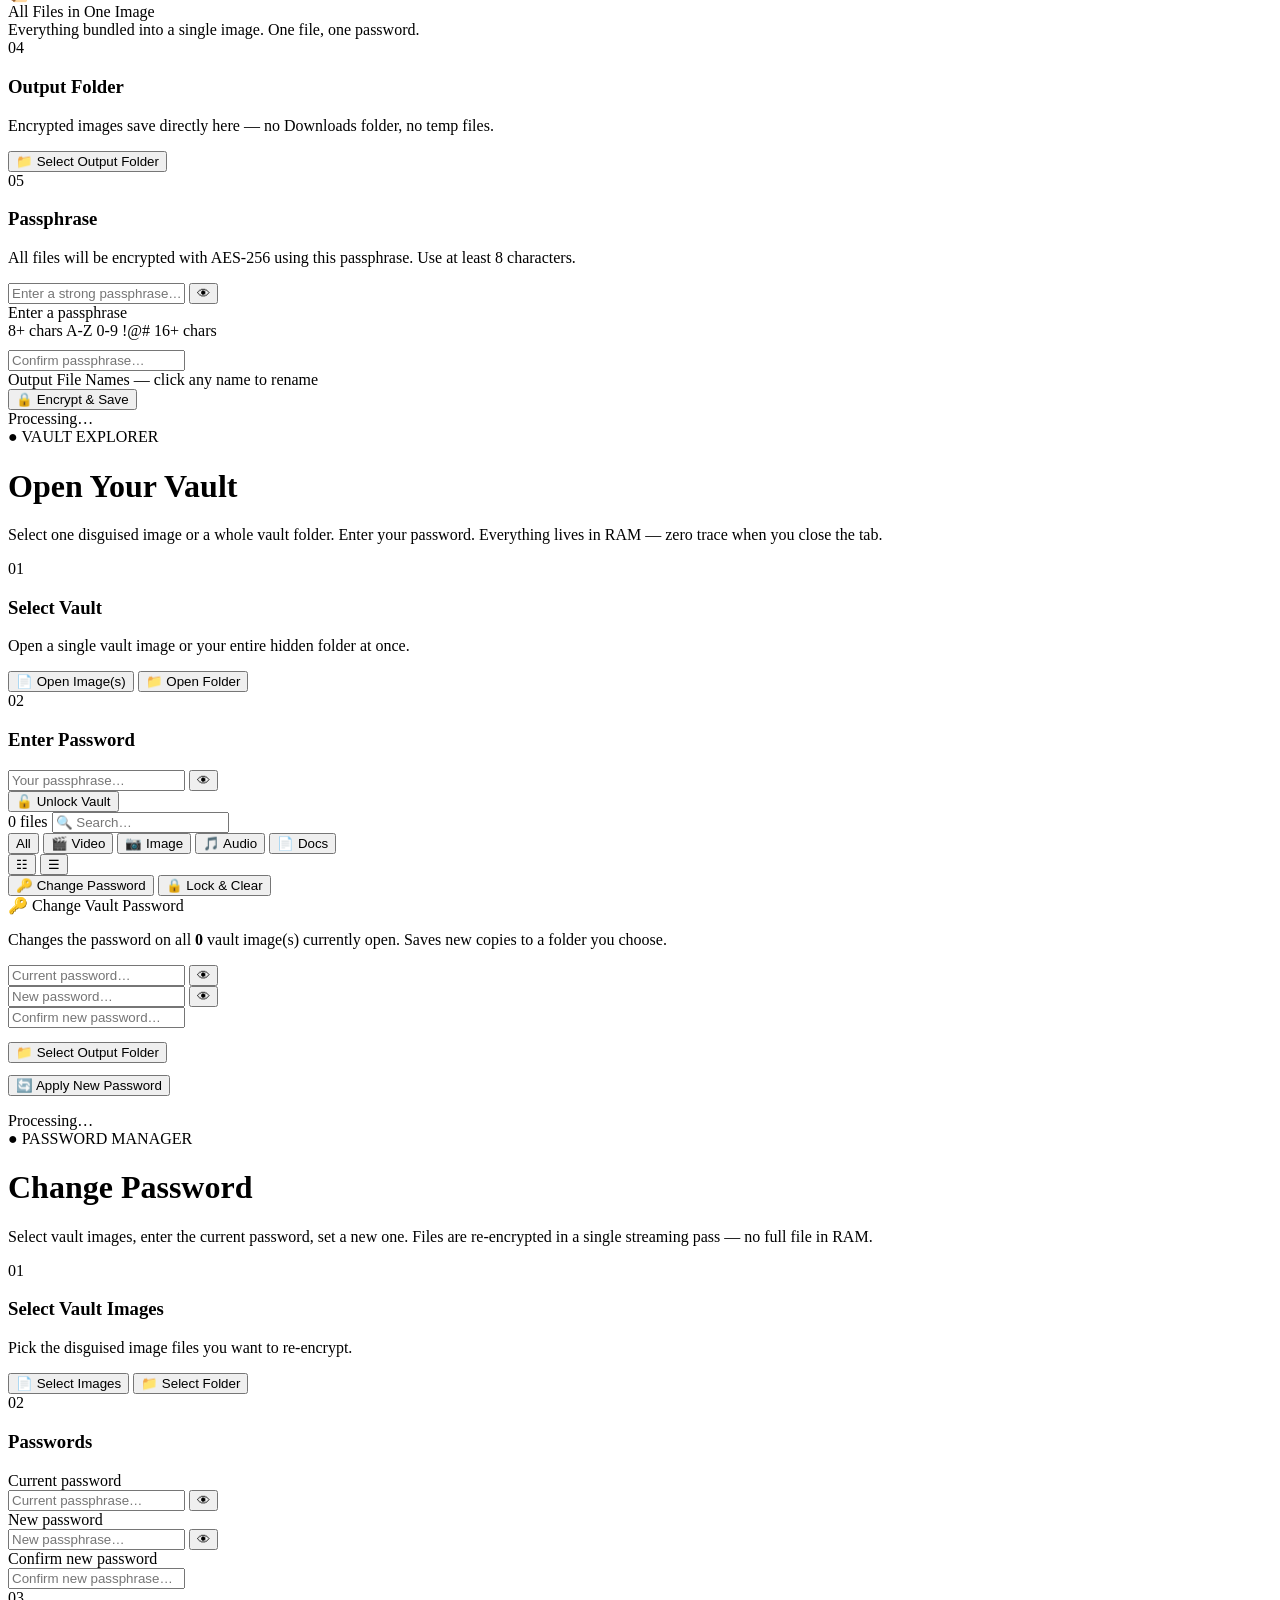
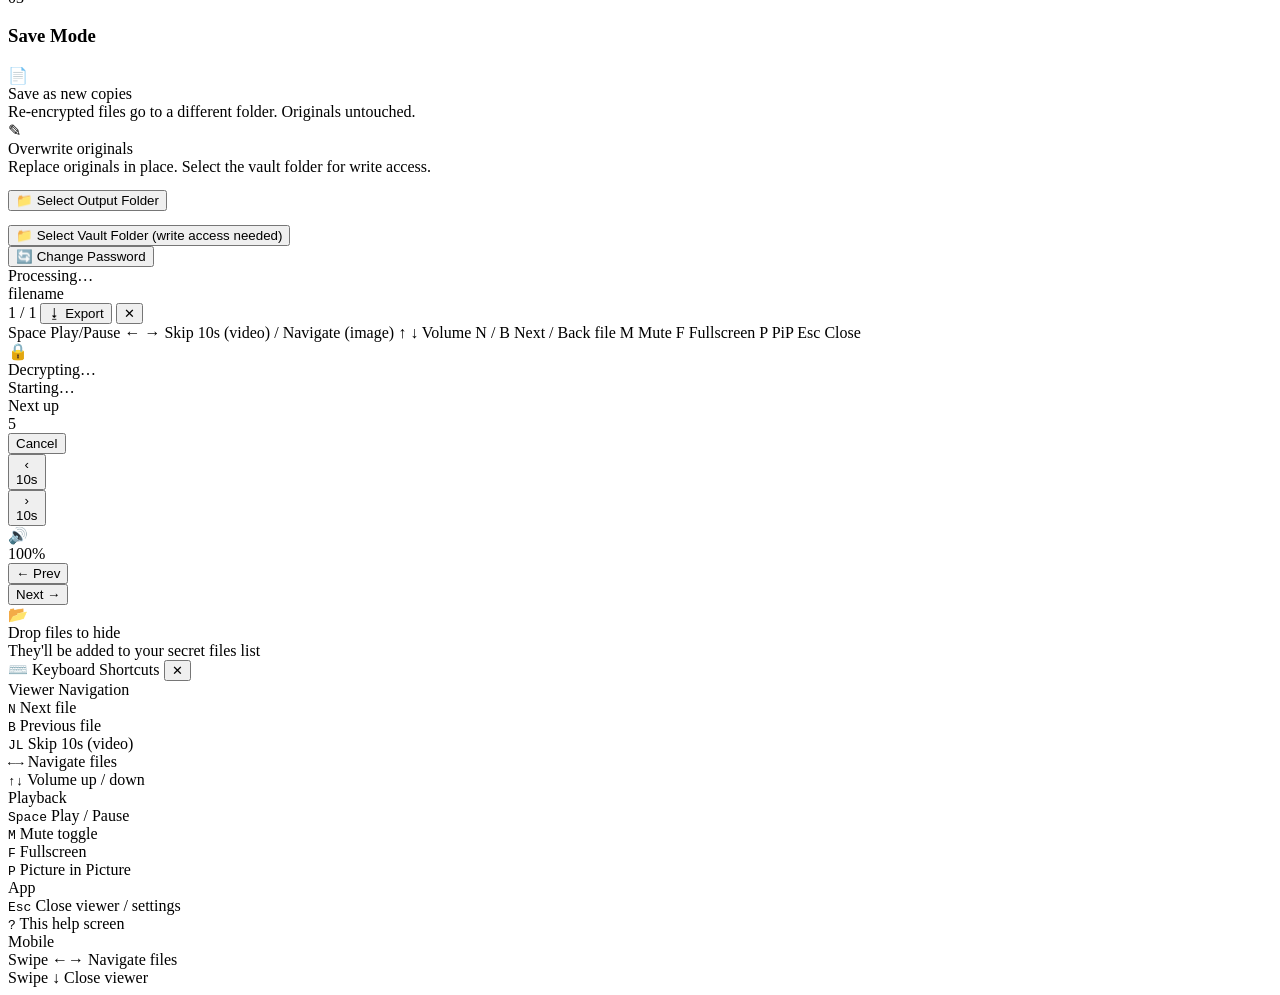
==== commit e386c618: "Replace code with files from files.zip" ====
--- a/index.html
+++ b/index.html
@@ -4,9 +4,10 @@
   <meta charset="UTF-8" />
   <meta name="viewport" content="width=device-width, initial-scale=1.0" />
   <title>StealthVault</title>
-  <link rel="stylesheet" href="styles.css" />
+  <link rel="stylesheet" href="styles.css?v=3" />
 </head>
 <body>
+  <!-- Ambient background -->
   <div class="grid-bg"></div>
   <div class="orb1"></div><div class="orb2"></div>
 
@@ -19,9 +20,132 @@
         <button class="tab-btn" data-tab="open">Open Vault</button>
         <button class="tab-btn" data-tab="changepw">Change Password</button>
       </div>
-      <div id="worker-badge" class="worker-badge">loading…</div>
+      <div class="nav-right">
+        <div id="worker-badge" class="worker-badge">loading…</div>
+        <button class="btn-settings" id="btn-open-menu" title="Menu" style="font-size: 20px; font-weight: bold; line-height: 1;">⋮</button>
+      </div>
     </div>
   </nav>
+
+  <!-- ══ MENU SIDEBAR ══ -->
+  <div id="menu-overlay" class="settings-overlay hidden"></div>
+  <div id="menu-panel" class="settings-panel">
+    <div class="settings-header">
+      <span class="settings-title">Menu</span>
+      <button class="btn-icon" id="btn-close-menu">✕</button>
+    </div>
+    <div class="settings-section" style="padding: 12px;">
+      <button id="btn-open-settings" class="menu-item" style="width:100%; display:flex; align-items:center; gap:12px; padding:12px; margin-bottom:8px; border-radius:8px; border:none; text-align:left; color:var(--text); background:var(--surface2); cursor:pointer; transition:all 0.2s ease;">
+        <span style="font-size:18px;">⚙️</span>
+        <span style="font-weight:600; font-family:var(--font);">App Settings</span>
+      </button>
+      <button id="btn-shortcuts" class="menu-item" style="width:100%; display:flex; align-items:center; gap:12px; padding:12px; margin-bottom:8px; border-radius:8px; border:none; text-align:left; color:var(--text); background:var(--surface2); cursor:pointer; transition:all 0.2s ease;">
+        <span style="font-size:18px;">⌨️</span>
+        <span style="font-weight:600; font-family:var(--font);">Keyboard Shortcuts</span>
+      </button>
+      <div id="menu-links"></div>
+    </div>
+  </div>
+
+  <!-- ══ SETTINGS PANEL ══ -->
+  <div id="settings-overlay" class="settings-overlay hidden"></div>
+  <div id="settings-panel" class="settings-panel">
+    <div class="settings-header">
+      <span class="settings-title">⚙️ Settings</span>
+      <button class="btn-icon" id="btn-close-settings">✕</button>
+    </div>
+
+    <div class="settings-section">
+      <div class="settings-section-title">Encryption</div>
+
+      <div class="settings-row">
+        <label>Chunk Size <span class="settings-hint">(for new encryptions only)</span></label>
+        <div class="settings-chips" id="chunk-size-chips">
+          <button class="chip" data-val="16">16 MB</button>
+          <button class="chip" data-val="32">32 MB</button>
+          <button class="chip active" data-val="64">64 MB</button>
+          <button class="chip" data-val="128">128 MB</button>
+          <button class="chip" data-val="256">256 MB</button>
+        </div>
+        <p class="settings-note">Old files always decrypt correctly — their chunk size is stored inside them.</p>
+      </div>
+
+      <div class="settings-row">
+        <label>Parallel Workers <span class="settings-hint">(higher = faster on multicore CPUs)</span></label>
+        <div class="settings-chips" id="worker-count-chips">
+          <button class="chip" data-val="1">1</button>
+          <button class="chip" data-val="2">2</button>
+          <button class="chip active" data-val="4">4</button>
+          <button class="chip" data-val="6">6</button>
+          <button class="chip" data-val="8">8</button>
+        </div>
+      </div>
+    </div>
+
+    <div class="settings-section">
+      <div class="settings-section-title">Video Player</div>
+
+      <div class="settings-row">
+        <label>Skip Amount</label>
+        <div class="settings-chips" id="skip-seconds-chips">
+          <button class="chip" data-val="5">5s</button>
+          <button class="chip active" data-val="10">10s</button>
+          <button class="chip" data-val="15">15s</button>
+          <button class="chip" data-val="30">30s</button>
+        </div>
+      </div>
+
+      <div class="settings-row settings-toggle-row">
+        <label>Auto-play next when video ends</label>
+        <label class="toggle">
+          <input type="checkbox" id="toggle-autoplay" checked />
+          <span class="toggle-track"></span>
+        </label>
+      </div>
+
+      <div class="settings-row" id="autoplay-delay-row">
+        <label>Countdown before auto-next</label>
+        <div class="settings-chips" id="autoplay-delay-chips">
+          <button class="chip" data-val="0">Instant</button>
+          <button class="chip" data-val="3">3s</button>
+          <button class="chip active" data-val="5">5s</button>
+        </div>
+      </div>
+    </div>
+
+    <div class="settings-section">
+      <div class="settings-section-title">Gallery</div>
+
+      <div class="settings-row">
+        <label>Prefetch ahead <span class="settings-hint">(items decrypted in background)</span></label>
+        <div class="settings-chips" id="prefetch-chips">
+          <button class="chip" data-val="1">1</button>
+          <button class="chip active" data-val="2">2</button>
+          <button class="chip" data-val="3">3</button>
+          <button class="chip" data-val="4">4</button>
+        </div>
+      </div>
+
+      <div class="settings-row">
+        <label>In-browser preview limit</label>
+        <div class="settings-chips" id="preview-limit-chips">
+          <button class="chip" data-val="512">512 MB</button>
+          <button class="chip" data-val="1024">1 GB</button>
+          <button class="chip active" data-val="2048">2 GB</button>
+          <button class="chip" data-val="4096">4 GB</button>
+        </div>
+        <p class="settings-note">Files above this show "Use Export" instead of previewing in browser.</p>
+      </div>
+    </div>
+
+    <div class="settings-section">
+      <div class="settings-section-title">About</div>
+      <div class="settings-row">
+        <p class="settings-note" id="about-note" style="color:var(--text2);">StealthVault v6 · AES-256-GCM · PBKDF2 310k rounds<br>Settings saved in your browser (localStorage).</p>
+        <button class="btn-ghost" id="btn-reset-settings" style="margin-top:10px;">Reset to defaults</button>
+      </div>
+    </div>
+  </div>
 
   <!-- ═══════════════════════════════════
        TAB 1 — HIDE FILES
@@ -36,29 +160,34 @@
     <div class="card">
 
       <!-- STEP 1: Secret Files -->
-      <div class="step">
+      <div class="step drop-zone" id="step-secrets">
         <div class="step-num">01</div>
         <div class="step-body">
           <h3>Select Files to Hide</h3>
           <p>Add individual files or a whole folder. Mix any file types — videos, photos, PDFs, anything.</p>
+          <div class="drop-hint" id="drop-hint-hide">
+            <span>⬇ or drag &amp; drop files anywhere on this page</span>
+          </div>
           <div class="btn-row">
             <button class="btn-primary" id="btn-pick-secret-files">&#128196; Select Files</button>
+            <button class="btn-primary" id="btn-add-more-files">&#43; Add More</button>
             <button class="btn-primary" id="btn-pick-secret-folder">&#128193; Select Folder</button>
             <button class="btn-ghost" id="btn-clear-secrets">&#215; Clear All</button>
           </div>
           <input type="file" id="input-secret-files" multiple hidden />
+          <input type="file" id="input-add-more-files" multiple hidden />
           <div id="secrets-list" class="file-list"></div>
           <div id="secrets-summary" class="file-summary hidden"></div>
         </div>
       </div>
 
       <!-- STEP 2: Cover Image -->
-      <div class="step">
+      <div class="step" id="step-cover">
         <div class="step-num">02</div>
         <div class="step-body">
           <h3>Select Cover Image</h3>
-          <p>An innocent-looking photo that anyone opening the file will see. Your files are hidden behind it.</p>
-          <button class="btn-primary" id="btn-pick-dummy">&#128247; Choose Image</button>
+          <p>An innocent-looking JPEG or PNG. Anyone who opens the file will see only this photo.</p>
+          <button class="btn-primary" id="btn-pick-dummy">&#128247; Choose Cover Image</button>
           <input type="file" id="input-dummy" accept="image/jpeg,image/jpg,image/png" hidden />
           <div id="dummy-name" class="file-summary hidden"></div>
           <div id="dummy-preview" class="dummy-preview"></div>
@@ -70,25 +199,19 @@
         <div class="step-num">03</div>
         <div class="step-body">
           <h3>Bundling Mode</h3>
-          <p>How should the files be packaged?</p>
+          <p>How many vault images should be created?</p>
           <div class="mode-cards">
             <label class="mode-card active" data-mode="one-to-one">
               <input type="radio" name="hide-mode" value="one-to-one" checked hidden />
               <div class="mode-icon">&#128196;</div>
-              <div class="mode-label">One file per image</div>
-              <div class="mode-desc">Each file gets its own disguised image. 10 files = 10 images.</div>
+              <div class="mode-label">One File Per Image</div>
+              <div class="mode-desc">Each secret file gets its own disguised image. Easiest to manage.</div>
             </label>
             <label class="mode-card" data-mode="all-in-one">
               <input type="radio" name="hide-mode" value="all-in-one" hidden />
-              <div class="mode-icon">&#128218;</div>
-              <div class="mode-label">All files in one image</div>
-              <div class="mode-desc">All files bundled into a single disguised image. Browse all from one vault.</div>
-            </label>
-            <label class="mode-card" data-mode="same-dummy">
-              <input type="radio" name="hide-mode" value="same-dummy" hidden />
-              <div class="mode-icon">&#128084;</div>
-              <div class="mode-label">Each file, same cover</div>
-              <div class="mode-desc">Each file gets a copy of the same cover image. Named cover_001.jpg, cover_002.jpg…</div>
+              <div class="mode-icon">&#128220;</div>
+              <div class="mode-label">All Files in One Image</div>
+              <div class="mode-desc">Everything bundled into a single image. One file, one password.</div>
             </label>
           </div>
         </div>
@@ -112,14 +235,30 @@
           <h3>Passphrase</h3>
           <p>All files will be encrypted with AES-256 using this passphrase. Use at least 8 characters.</p>
           <div class="password-wrap">
-            <input type="password" id="hide-pw" class="input-text" placeholder="Enter a strong passphrase…" />
+            <input type="password" id="hide-pw" class="input-text" placeholder="Enter a strong passphrase…" autocomplete="new-password" />
             <button class="btn-icon" id="toggle-hide-pw">&#128065;</button>
           </div>
+          <!-- Password strength meter -->
+          <div class="strength-meter" id="strength-meter">
+            <div class="strength-bar-wrap">
+              <div class="strength-bar" id="strength-bar"></div>
+            </div>
+            <div class="strength-label" id="strength-label">Enter a passphrase</div>
+          </div>
+          <div class="strength-checks" id="strength-checks">
+            <span class="sc" id="sc-len">8+ chars</span>
+            <span class="sc" id="sc-upper">A-Z</span>
+            <span class="sc" id="sc-num">0-9</span>
+            <span class="sc" id="sc-sym">!@#</span>
+            <span class="sc" id="sc-long">16+ chars</span>
+          </div>
           <div class="password-wrap" style="margin-top:10px;">
-            <input type="password" id="hide-pw-confirm" class="input-text" placeholder="Confirm passphrase…" />
-          </div>
-        </div>
-      </div>
+            <input type="password" id="hide-pw-confirm" class="input-text" placeholder="Confirm passphrase…" autocomplete="new-password" />
+          </div>
+          <div id="hide-pw-match" class="step-inline-hint hidden"></div>
+        </div>
+      </div>
+
 
       <!-- Output file name list (dynamic) -->
       <div id="output-names-section" class="hidden">
@@ -130,6 +269,11 @@
       <!-- Encrypt button -->
       <div class="action-row">
         <button class="btn-action" id="btn-stitch">&#128274; Encrypt &amp; Save</button>
+      </div>
+
+      <!-- Post-encrypt summary (shown after completion) -->
+      <div id="encrypt-done-banner" class="encrypt-done-banner hidden">
+        <span id="encrypt-done-text"></span>
       </div>
 
       <!-- Progress -->
@@ -141,6 +285,7 @@
 
     </div><!-- /card -->
   </main>
+
 
   <!-- ═══════════════════════════════════
        TAB 2 — OPEN VAULT
@@ -189,12 +334,53 @@
           <span id="gallery-count">0 files</span>
           <input type="text" id="search-box" class="search-box" placeholder="&#128269; Search…" />
         </div>
+        <!-- Type filter chips -->
+        <div class="type-filter-chips" id="type-filter-chips">
+          <button class="type-chip active" data-type="all">All</button>
+          <button class="type-chip" data-type="video">&#127916; Video</button>
+          <button class="type-chip" data-type="image">&#128247; Image</button>
+          <button class="type-chip" data-type="audio">&#127925; Audio</button>
+          <button class="type-chip" data-type="doc">&#128196; Docs</button>
+        </div>
         <div class="view-toggle">
           <button class="view-btn active" id="btn-grid-view" title="Grid">&#9783;</button>
           <button class="view-btn" id="btn-list-view" title="List">&#9776;</button>
         </div>
+        <button class="btn-primary btn-sm" id="btn-toggle-inline-cpw" title="Change password for this vault">&#128273; Change Password</button>
         <button class="btn-lock" id="btn-lock-vault">&#128274; Lock &amp; Clear</button>
       </div>
+
+      <!-- Inline Change Password (collapsed by default) -->
+      <div id="inline-cpw-panel" class="inline-cpw hidden">
+        <div class="inline-cpw-title">&#128273; Change Vault Password</div>
+        <p class="inline-cpw-desc">Changes the password on all <strong id="inline-cpw-count">0</strong> vault image(s) currently open. Saves new copies to a folder you choose.</p>
+        <div class="inline-cpw-fields">
+          <div class="password-wrap">
+            <input type="password" id="inline-cpw-old" class="input-text" placeholder="Current password…" />
+            <button class="btn-icon" id="toggle-inline-cpw-old">&#128065;</button>
+          </div>
+          <div class="password-wrap">
+            <input type="password" id="inline-cpw-new" class="input-text" placeholder="New password…" />
+            <button class="btn-icon" id="toggle-inline-cpw-new">&#128065;</button>
+          </div>
+          <div class="password-wrap">
+            <input type="password" id="inline-cpw-confirm" class="input-text" placeholder="Confirm new password…" />
+          </div>
+        </div>
+        <div class="btn-row" style="margin-top:14px;">
+          <button class="btn-primary" id="btn-inline-cpw-folder">&#128193; Select Output Folder</button>
+          <div id="inline-cpw-folder-status" class="folder-status" style="flex:1;"></div>
+        </div>
+        <div class="action-row" style="justify-content:flex-start;margin-top:12px;">
+          <button class="btn-action" id="btn-inline-cpw-go">&#128260; Apply New Password</button>
+        </div>
+        <div id="inline-cpw-progress" class="progress-area hidden" style="margin-top:16px;">
+          <div class="progress-bar-wrap"><div class="progress-bar" id="inline-cpw-bar"></div></div>
+          <div class="progress-label" id="inline-cpw-label">Processing…</div>
+          <div id="inline-cpw-results" class="stitch-results"></div>
+        </div>
+      </div>
+
       <div id="file-grid" class="file-grid"></div>
     </div>
   </main>
@@ -316,7 +502,9 @@
       <!-- Keyboard hints -->
       <div class="kbd-hints">
         <span class="kbd"><span class="key">Space</span> Play/Pause</span>
-        <span class="kbd"><span class="key">← →</span> Navigate</span>
+        <span class="kbd"><span class="key">← →</span> Skip 10s (video) / Navigate (image)</span>
+        <span class="kbd"><span class="key">↑ ↓</span> Volume</span>
+        <span class="kbd"><span class="key">N / B</span> Next / Back file</span>
         <span class="kbd"><span class="key">M</span> Mute</span>
         <span class="kbd"><span class="key">F</span> Fullscreen</span>
         <span class="kbd"><span class="key">P</span> PiP</span>
@@ -335,8 +523,29 @@
         </div>
       </div>
 
-      <!-- Actual content (hidden while loading) -->
-      <div class="viewer-content" id="viewer-content"></div>
+      <!-- Auto-next countdown overlay -->
+      <div id="autonext-overlay" class="autonext-overlay hidden">
+        <div class="autonext-inner">
+          <div class="autonext-label">Next up</div>
+          <div class="autonext-name" id="autonext-name"></div>
+          <div class="autonext-countdown" id="autonext-countdown">5</div>
+          <button class="btn-ghost" id="btn-autonext-cancel">Cancel</button>
+        </div>
+      </div>
+
+      <!-- Content + skip buttons row -->
+      <div class="viewer-body">
+        <button class="skip-btn skip-left" id="btn-skip-back" title="Skip back (←)">&#8249;<div class="skip-label" id="skip-back-label">10s</div></button>
+        <div class="viewer-content" id="viewer-content"></div>
+        <button class="skip-btn skip-right" id="btn-skip-fwd" title="Skip forward (→)">&#8250;<div class="skip-label" id="skip-fwd-label">10s</div></button>
+      </div>
+
+      <!-- Volume bar (shows on ↑↓ key press) -->
+      <div id="volume-bar" class="volume-bar hidden">
+        <span id="volume-icon">🔊</span>
+        <div class="progress-bar-wrap" style="flex:1"><div class="progress-bar" id="volume-fill"></div></div>
+        <span id="volume-pct">100%</span>
+      </div>
 
       <!-- Navigation -->
       <div class="viewer-nav">
@@ -351,7 +560,47 @@
     </div>
   </div>
 
+  <!-- Global drag-and-drop overlay -->
+  <div id="drag-overlay" class="drag-overlay hidden">
+    <div class="drag-overlay-inner">
+      <div class="drag-icon">📂</div>
+      <div class="drag-title" id="drag-title">Drop files to hide</div>
+      <div class="drag-sub" id="drag-sub">They'll be added to your secret files list</div>
+    </div>
+  </div>
+
+  <!-- Keyboard shortcuts modal -->
+  <div id="kbd-modal" class="kbd-modal hidden">
+    <div class="kbd-modal-inner">
+      <div class="kbd-modal-header">
+        <span>⌨️ Keyboard Shortcuts</span>
+        <button id="btn-close-kbd" class="btn-icon">✕</button>
+      </div>
+      <div class="kbd-grid">
+        <div class="kbd-section-title">Viewer Navigation</div>
+        <div class="kbd-row"><kbd>N</kbd> <span>Next file</span></div>
+        <div class="kbd-row"><kbd>B</kbd> <span>Previous file</span></div>
+        <div class="kbd-row"><kbd>J</kbd><kbd>L</kbd> <span>Skip 10s (video)</span></div>
+        <div class="kbd-row"><kbd>←</kbd><kbd>→</kbd> <span>Navigate files</span></div>
+        <div class="kbd-row"><kbd>↑</kbd><kbd>↓</kbd> <span>Volume up / down</span></div>
+        <div class="kbd-section-title">Playback</div>
+        <div class="kbd-row"><kbd>Space</kbd> <span>Play / Pause</span></div>
+        <div class="kbd-row"><kbd>M</kbd> <span>Mute toggle</span></div>
+        <div class="kbd-row"><kbd>F</kbd> <span>Fullscreen</span></div>
+        <div class="kbd-row"><kbd>P</kbd> <span>Picture in Picture</span></div>
+        <div class="kbd-section-title">App</div>
+        <div class="kbd-row"><kbd>Esc</kbd> <span>Close viewer / settings</span></div>
+        <div class="kbd-row"><kbd>?</kbd> <span>This help screen</span></div>
+        <div class="kbd-section-title">Mobile</div>
+        <div class="kbd-row"><span>Swipe ←→</span> <span>Navigate files</span></div>
+        <div class="kbd-row"><span>Swipe ↓</span> <span>Close viewer</span></div>
+      </div>
+    </div>
+  </div>
+
   <div id="toast" class="toast hidden"></div>
-  <script src="app.js"></script>
+  <script src="app.js?v=5"></script>
+  <script src="site.js?v=1"></script>
 </body>
 </html>
+
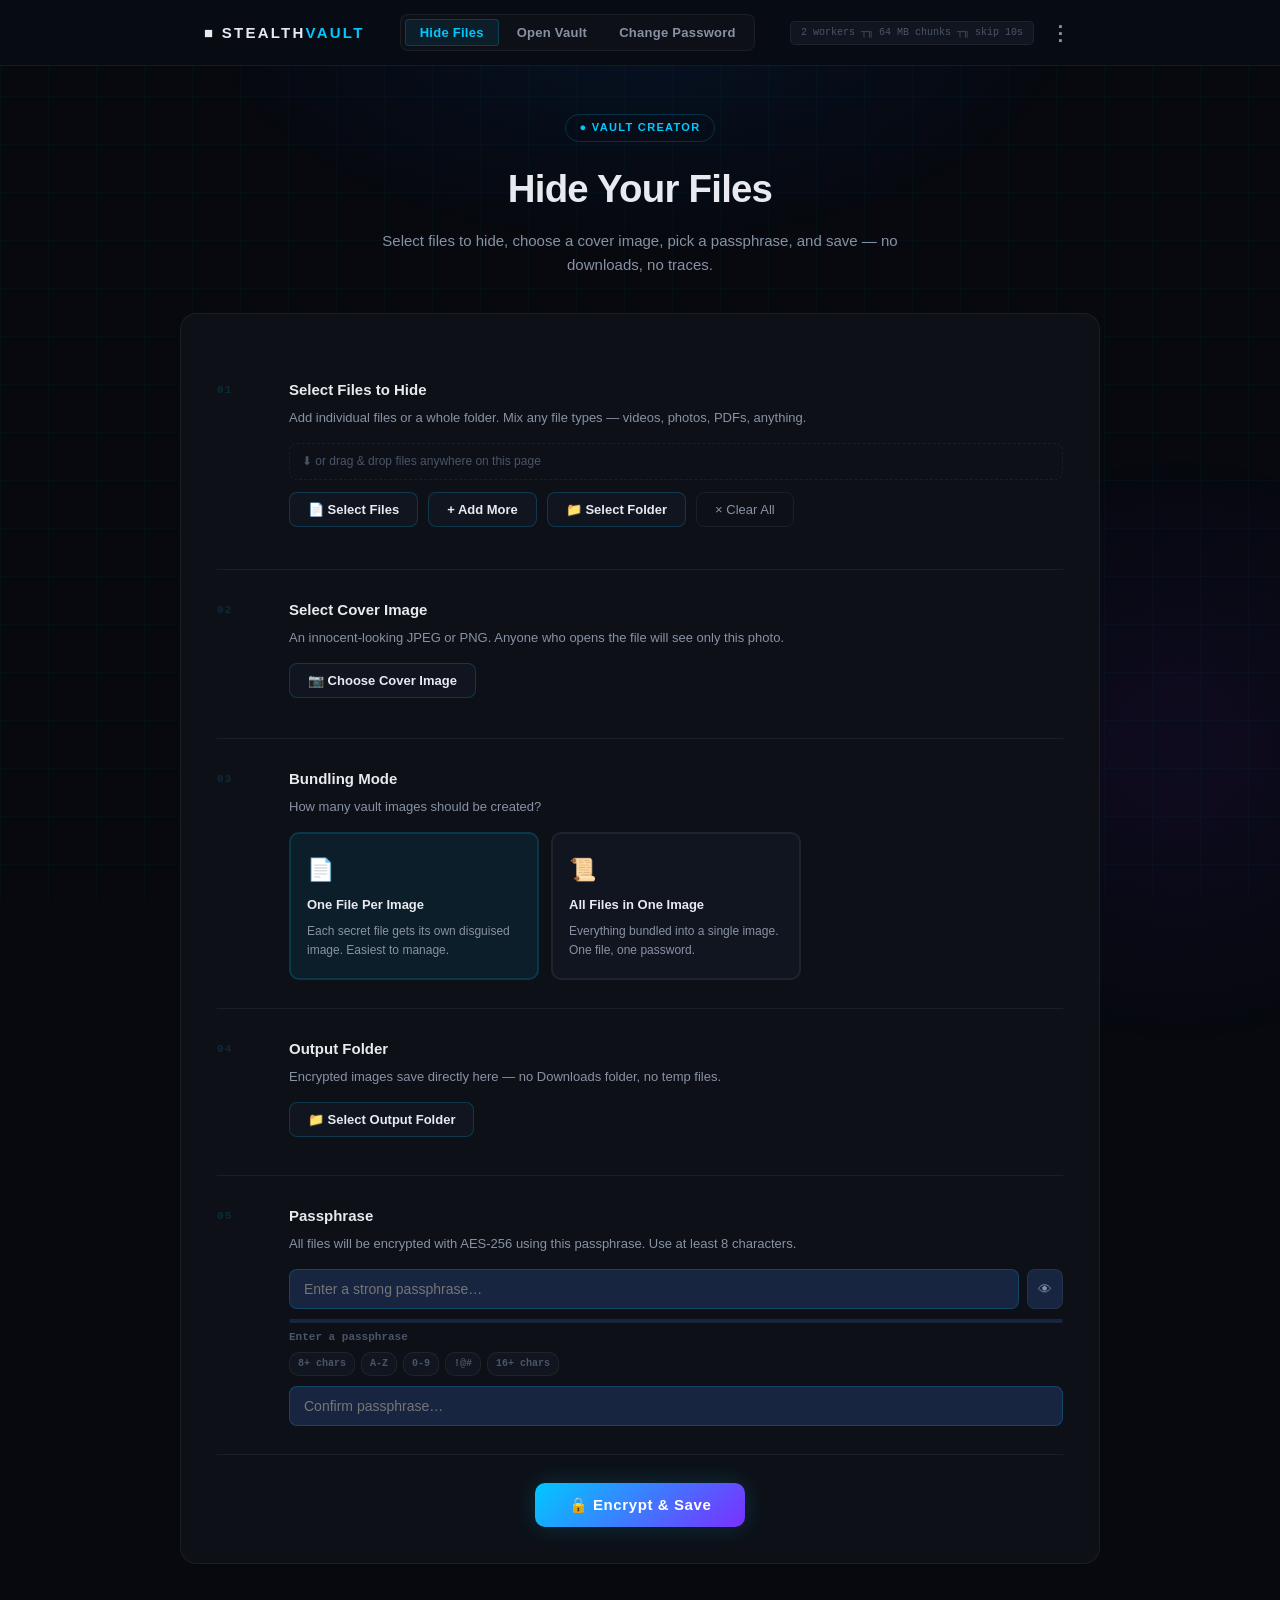
==== commit d1ffaa01: "fix: resolve format bugs, memory issues, and clean up admin" ====
--- a/index.html
+++ b/index.html
@@ -4,7 +4,7 @@
   <meta charset="UTF-8" />
   <meta name="viewport" content="width=device-width, initial-scale=1.0" />
   <title>StealthVault</title>
-  <link rel="stylesheet" href="styles.css?v=3" />
+  <link rel="stylesheet" href="styles.css?v=4" />
 </head>
 <body>
   <!-- Ambient background -->
@@ -35,6 +35,10 @@
       <button class="btn-icon" id="btn-close-menu">✕</button>
     </div>
     <div class="settings-section" style="padding: 12px;">
+      <a href="admin.html" class="menu-item" style="display:flex; align-items:center; gap:12px; padding:12px; margin-bottom:8px; border-radius:8px; text-decoration:none; color:var(--text); background:var(--surface2); transition:all 0.2s ease;">
+        <span style="font-size:18px;">👑</span>
+        <span style="font-weight:600;">Admin Center</span>
+      </a>
       <button id="btn-open-settings" class="menu-item" style="width:100%; display:flex; align-items:center; gap:12px; padding:12px; margin-bottom:8px; border-radius:8px; border:none; text-align:left; color:var(--text); background:var(--surface2); cursor:pointer; transition:all 0.2s ease;">
         <span style="font-size:18px;">⚙️</span>
         <span style="font-weight:600; font-family:var(--font);">App Settings</span>
@@ -43,7 +47,6 @@
         <span style="font-size:18px;">⌨️</span>
         <span style="font-weight:600; font-family:var(--font);">Keyboard Shortcuts</span>
       </button>
-      <div id="menu-links"></div>
     </div>
   </div>
 
@@ -67,12 +70,13 @@
           <button class="chip" data-val="128">128 MB</button>
           <button class="chip" data-val="256">256 MB</button>
         </div>
-        <p class="settings-note">Old files always decrypt correctly — their chunk size is stored inside them.</p>
+        <p class="settings-note">Old files always decrypt correctly — their chunk size is auto-detected.</p>
       </div>
 
       <div class="settings-row">
         <label>Parallel Workers <span class="settings-hint">(higher = faster on multicore CPUs)</span></label>
         <div class="settings-chips" id="worker-count-chips">
+          <button class="chip" data-val="0">Auto</button>
           <button class="chip" data-val="1">1</button>
           <button class="chip" data-val="2">2</button>
           <button class="chip active" data-val="4">4</button>
@@ -141,7 +145,7 @@
     <div class="settings-section">
       <div class="settings-section-title">About</div>
       <div class="settings-row">
-        <p class="settings-note" id="about-note" style="color:var(--text2);">StealthVault v6 · AES-256-GCM · PBKDF2 310k rounds<br>Settings saved in your browser (localStorage).</p>
+        <p class="settings-note" style="color:var(--text2);">StealthVault v6 · AES-256-GCM · PBKDF2 310k rounds<br>Settings saved in your browser (localStorage).</p>
         <button class="btn-ghost" id="btn-reset-settings" style="margin-top:10px;">Reset to defaults</button>
       </div>
     </div>
@@ -598,9 +602,21 @@
     </div>
   </div>
 
+  <!-- ══ ANNOUNCEMENT POPUP ══ -->
+  <div id="anno-overlay" class="anno-overlay hidden"></div>
+  <div id="anno-modal" class="anno-modal hidden" role="dialog" aria-modal="true">
+    <div id="anno-inner" class="anno-inner">
+      <button id="anno-close" class="anno-close" title="Close">✕</button>
+      <div id="anno-title" class="anno-title"></div>
+      <div id="anno-body" class="anno-body"></div>
+      <div id="anno-footer" class="anno-footer hidden">
+        <a id="anno-btn" class="anno-action-btn" href="#" target="_blank" rel="noopener">Got it!</a>
+      </div>
+    </div>
+  </div>
+
   <div id="toast" class="toast hidden"></div>
-  <script src="app.js?v=5"></script>
-  <script src="site.js?v=1"></script>
+  <script src="app.js?v=4"></script>
 </body>
 </html>
 
--- a/styles.css
+++ b/styles.css
@@ -0,0 +1,744 @@
+/* ═══════════════════════════════════════════════════════
+   STEALTHVAULT — styles.css
+   Dark minimal. No external dependencies.
+═══════════════════════════════════════════════════════ */
+
+*, *::before, *::after { box-sizing: border-box; margin: 0; padding: 0; }
+
+:root {
+  --bg:       #07090f;
+  --surface:  #0d1017;
+  --surface2: #111520;
+  --surface3: #172540;
+  --border:   rgba(255,255,255,0.06);
+  --border2:  rgba(0,200,255,0.2);
+  --accent:   #00c8ff;
+  --accent2:  rgba(0,200,255,0.15);
+  --adim:     rgba(0,200,255,0.08);
+  --aglow:    rgba(0,200,255,0.18);
+  --purple:   #7b2fff;
+  --text:     #e8eaf0;
+  --text2:    #8892a4;
+  --text3:    #4a5568;
+  --success:  #00e896;
+  --error:    #ff3a6e;
+  --warn:     #ffaa00;
+  --font:     -apple-system, BlinkMacSystemFont, 'Segoe UI', sans-serif;
+  --mono:     'Consolas', 'Courier New', monospace;
+  --r:        10px;
+  --t:        0.18s ease;
+}
+
+html { scroll-behavior: smooth; }
+body {
+  background: var(--bg); color: var(--text);
+  font-family: var(--font); min-height: 100vh;
+  overflow-x: hidden; font-size: 15px; line-height: 1.6;
+}
+
+/* ── Ambient background ── */
+.grid-bg {
+  position: fixed; inset: 0; z-index: 0; pointer-events: none;
+  background-image:
+    linear-gradient(rgba(0,200,255,0.03) 1px, transparent 1px),
+    linear-gradient(90deg, rgba(0,200,255,0.03) 1px, transparent 1px);
+  background-size: 48px 48px;
+}
+.orb1 {
+  position: fixed; top: -250px; left: 50%; transform: translateX(-50%);
+  width: 900px; height: 500px; pointer-events: none; z-index: 0;
+  background: radial-gradient(ellipse, rgba(0,120,255,0.09) 0%, transparent 70%);
+}
+.orb2 {
+  position: fixed; bottom: -150px; right: -200px;
+  width: 600px; height: 600px; pointer-events: none; z-index: 0;
+  background: radial-gradient(ellipse, rgba(123,47,255,0.07) 0%, transparent 70%);
+}
+
+/* ── Layout ── */
+.wrap { position: relative; z-index: 1; max-width: 920px; margin: 0 auto; padding: 0 24px; }
+
+/* ══ NAV ══ */
+nav {
+  position: sticky; top: 0; z-index: 100;
+  background: rgba(8,12,20,0.94); backdrop-filter: blur(16px);
+  border-bottom: 1px solid var(--border);
+}
+.nav-inner { display: flex; align-items: center; justify-content: space-between; padding: 14px 24px; flex-wrap: wrap; gap: 12px; }
+.logo { font-size: 15px; font-weight: 700; letter-spacing: 0.15em; color: var(--text); order: 1; }
+.logo span { color: var(--accent); }
+.nav-tabs { display: flex; gap: 4px; background: var(--surface); border-radius: 8px; padding: 4px; border: 1px solid var(--border); order: 2; overflow-x: auto; }
+.tab-btn {
+  padding: 5px 14px; border-radius: 4px; border: none;
+  background: transparent; color: var(--text2); cursor: pointer;
+  font-size: 13px; font-weight: 600; letter-spacing: 0.02em; transition: all var(--t);
+  white-space: nowrap;
+}
+.tab-btn:hover { color: var(--text); }
+.tab-btn.active { background: var(--adim); color: var(--accent); border: 1px solid var(--border2); }
+.worker-badge {
+  font-size: 10px; color: var(--text3); font-family: var(--mono);
+  background: var(--surface2); border: 1px solid var(--border);
+  border-radius: 5px; padding: 3px 10px;
+}
+.nav-right { display: flex; align-items: center; gap: 10px; order: 3; }
+
+/* ══ TAB CONTENT ══ */
+.tab-content { display: none; padding: 48px 0 80px; }
+.tab-content.active { display: block; }
+
+/* ══ HERO ══ */
+.hero { text-align: center; margin-bottom: 36px; }
+.badge {
+  display: inline-block; font-size: 11px; font-weight: 700; letter-spacing: 0.12em;
+  color: var(--accent); border: 1px solid var(--border2); border-radius: 20px;
+  padding: 4px 14px; margin-bottom: 16px;
+}
+.hero h1 { font-size: 2.4rem; font-weight: 800; letter-spacing: -0.02em; margin-bottom: 10px; }
+.hero-sub { color: var(--text2); font-size: 15px; max-width: 540px; margin: 0 auto; }
+
+/* ══ CARD ══ */
+.card {
+  background: var(--surface); border: 1px solid var(--border);
+  border-radius: 16px; padding: 36px; margin-bottom: 24px;
+}
+
+/* ══ STEPS ══ */
+.step {
+  display: grid; grid-template-columns: 48px 1fr; gap: 24px;
+  padding: 28px 0; border-bottom: 1px solid var(--border);
+}
+.step:last-of-type { border-bottom: none; }
+.step-num {
+  font-size: 11px; font-weight: 800; letter-spacing: 0.1em; color: var(--accent2);
+  font-family: var(--mono); padding-top: 4px;
+}
+.step-body h3 { font-size: 15px; font-weight: 700; margin-bottom: 6px; }
+.step-body p  { color: var(--text2); font-size: 13px; margin-bottom: 14px; }
+
+/* ══ BUTTONS ══ */
+.btn-row { display: flex; flex-wrap: wrap; gap: 10px; margin-bottom: 14px; }
+.btn-primary {
+  padding: 9px 18px; border-radius: 8px; border: 1px solid var(--border2);
+  background: var(--surface2); color: var(--text); cursor: pointer;
+  font-size: 13px; font-weight: 600; transition: all var(--t);
+}
+.btn-primary:hover { border-color: var(--accent2); color: var(--accent); background: var(--adim); }
+.btn-ghost {
+  padding: 9px 18px; border-radius: 8px; border: 1px solid var(--border);
+  background: transparent; color: var(--text2); cursor: pointer;
+  font-size: 13px; transition: all var(--t);
+}
+.btn-ghost:hover { border-color: var(--error); color: var(--error); }
+.btn-icon {
+  padding: 0 10px; border-radius: 8px; border: 1px solid var(--border);
+  background: var(--surface3); color: var(--text2); cursor: pointer;
+  font-size: 14px; transition: all var(--t);
+}
+.btn-icon:hover { border-color: var(--accent2); color: var(--accent); }
+.btn-action {
+  padding: 13px 34px; border-radius: 10px; cursor: pointer; font-size: 15px;
+  font-weight: 700; letter-spacing: 0.04em; border: none;
+  background: linear-gradient(135deg, var(--accent), var(--purple));
+  color: #fff; transition: opacity var(--t); box-shadow: 0 0 24px var(--aglow);
+}
+.btn-action:hover { opacity: 0.88; }
+.btn-action:disabled { opacity: 0.4; cursor: not-allowed; }
+.btn-lock {
+  padding: 7px 16px; border-radius: 8px; border: 1px solid rgba(255,58,110,0.3);
+  background: rgba(255,58,110,0.06); color: var(--error); cursor: pointer;
+  font-size: 13px; font-weight: 600; transition: all var(--t);
+}
+.btn-lock:hover { background: rgba(255,58,110,0.12); }
+
+/* ══ INPUTS ══ */
+.input-text {
+  width: 100%; padding: 11px 14px; border-radius: 8px; border: 1px solid var(--border2);
+  background: var(--surface3); color: var(--text); font-size: 14px;
+  transition: border-color var(--t); font-family: var(--font);
+}
+.input-text:focus { outline: none; border-color: var(--accent2); box-shadow: 0 0 0 3px var(--adim); }
+.password-wrap { display: flex; gap: 8px; align-items: stretch; }
+.password-wrap .input-text { flex: 1; }
+
+/* ══ FILE LIST ══ */
+.file-list { display: flex; flex-direction: column; gap: 6px; margin-top: 10px; max-height: 240px; overflow-y: auto; }
+.file-item {
+  display: flex; align-items: center; gap: 10px; padding: 8px 12px;
+  background: var(--surface3); border: 1px solid var(--border); border-radius: 8px;
+  font-size: 13px;
+}
+.file-icon { flex-shrink: 0; font-size: 16px; }
+.file-name { flex: 1; overflow: hidden; text-overflow: ellipsis; white-space: nowrap; }
+.file-size { color: var(--text2); font-size: 11px; font-family: var(--mono); flex-shrink: 0; }
+.file-remove {
+  background: none; border: none; color: var(--text3); cursor: pointer;
+  font-size: 16px; padding: 0 4px; flex-shrink: 0; transition: color var(--t);
+}
+.file-remove:hover { color: var(--error); }
+.file-summary { margin-top: 8px; font-size: 12px; color: var(--text2); font-family: var(--mono); }
+.file-summary.ok { color: var(--success); }
+
+/* ══ FOLDER STATUS ══ */
+.folder-status { margin-top: 10px; font-size: 13px; color: var(--text2); }
+.folder-status.loaded { color: var(--success); }
+
+/* ══ DUMMY PREVIEW ══ */
+.dummy-preview { margin-top: 12px; max-width: 220px; border-radius: var(--r); overflow: hidden; }
+.dummy-preview img { width: 100%; display: block; }
+
+/* ══ MODE CARDS ══ */
+.mode-cards { display: grid; grid-template-columns: repeat(3,1fr); gap: 12px; margin-top: 10px; }
+.mode-card {
+  padding: 18px 16px; border-radius: 10px; border: 2px solid var(--border);
+  background: var(--surface2); cursor: pointer; transition: all var(--t);
+  user-select: none; display: block;
+}
+.mode-card:hover { border-color: var(--border2); }
+.mode-card.active { border-color: var(--accent2); background: var(--adim); }
+.mode-icon { font-size: 22px; margin-bottom: 8px; }
+.mode-label { font-size: 13px; font-weight: 700; margin-bottom: 6px; }
+.mode-desc { font-size: 12px; color: var(--text2); }
+
+/* ══ OUTPUT NAMES LIST ══ */
+.section-divider {
+  font-size: 11px; font-weight: 700; letter-spacing: 0.1em; color: var(--text3);
+  text-transform: uppercase; margin: 24px 0 14px; padding-top: 24px;
+  border-top: 1px solid var(--border);
+}
+.section-hint { font-weight: 400; text-transform: none; letter-spacing: 0; }
+.output-names-list { display: flex; flex-direction: column; gap: 8px; }
+.output-name-row {
+  display: grid; grid-template-columns: 1fr auto 1fr; gap: 10px;
+  align-items: center; font-size: 13px;
+}
+.orig-name { color: var(--text2); overflow: hidden; text-overflow: ellipsis; white-space: nowrap; }
+.arrow { color: var(--accent); font-size: 16px; flex-shrink: 0; }
+.out-name-input {
+  padding: 7px 10px; border-radius: 7px; border: 1px solid var(--border);
+  background: var(--surface3); color: var(--text); font-size: 13px; font-family: var(--mono);
+}
+.out-name-input:focus { outline: none; border-color: var(--accent2); }
+
+/* ══ PROGRESS ══ */
+.action-row { margin: 28px 0 0; display: flex; justify-content: center; }
+.progress-area { margin-top: 24px; }
+.progress-bar-wrap {
+  width: 100%; height: 6px; background: var(--surface3); border-radius: 3px;
+  overflow: hidden; margin-bottom: 8px;
+}
+.progress-bar { height: 100%; width: 0%; border-radius: 3px; transition: width 0.25s linear;
+  background: linear-gradient(90deg, var(--accent), var(--purple)); }
+/* Pulsing shimmer shown during the "Finalizing" phase (writable.close() blocking) */
+.progress-bar.pulsing {
+  background-size: 200% 100%;
+  background-image: linear-gradient(90deg, var(--accent), var(--purple), var(--accent));
+  animation: bar-shimmer 1.2s ease-in-out infinite;
+  transition: none;
+}
+@keyframes bar-shimmer {
+  0%   { background-position: 100% 0; }
+  100% { background-position: -100% 0; }
+}
+.progress-label { font-size: 12px; color: var(--text2); font-family: var(--mono); }
+.stitch-results { margin-top: 14px; display: flex; flex-direction: column; gap: 6px; }
+.stitch-result-item { font-size: 13px; padding: 8px 12px; border-radius: 7px; }
+.stitch-result-item.ok  { background: rgba(0,232,150,0.08); color: var(--success); }
+.stitch-result-item.err { background: rgba(255,58,110,0.08); color: var(--error); }
+
+/* ══ ERROR & UTILITY ══ */
+.error-msg {
+  margin-top: 12px; padding: 12px 16px; border-radius: 8px;
+  background: rgba(255,58,110,0.08); color: var(--error);
+  border: 1px solid rgba(255,58,110,0.2); font-size: 13px;
+}
+.hidden { display: none !important; }
+
+/* ── Step inline validation hint ── */
+.step-inline-hint {
+  margin-top: 8px; font-size: 12px; font-family: var(--mono); padding: 6px 10px;
+  border-radius: 6px; font-weight: 600;
+}
+.step-inline-hint.ok  { color: var(--success); background: rgba(0,232,150,0.08); }
+.step-inline-hint.err { color: var(--error);   background: rgba(255,58,110,0.08); }
+
+/* ── Post-encrypt done banner ── */
+.encrypt-done-banner {
+  margin-top: 16px; padding: 14px 18px; border-radius: 10px;
+  background: rgba(0,232,150,0.08); border: 1px solid rgba(0,232,150,0.25);
+  color: var(--success); font-size: 13px; font-weight: 600;
+  display: flex; align-items: center; gap: 10px;
+  animation: slide-down 0.25s ease;
+}
+
+/* ══ CHANGE PASSWORD — 3 pw boxes ══ */
+.pw-triple { display: flex; flex-direction: column; gap: 14px; }
+.pw-triple-item label { display: block; font-size: 12px; color: var(--text2); margin-bottom: 6px; font-weight: 600; }
+
+/* ── Type filter chips in gallery ── */
+.type-filter-chips { display: flex; gap: 6px; flex-wrap: wrap; align-items: center; }
+.type-chip {
+  padding: 5px 12px; border-radius: 20px; border: 1px solid var(--border);
+  background: var(--surface2); color: var(--text2); cursor: pointer;
+  font-size: 12px; font-weight: 600; transition: all var(--t);
+}
+.type-chip:hover  { border-color: var(--border2); color: var(--text); }
+.type-chip.active { border-color: var(--accent2); background: var(--adim); color: var(--accent); }
+
+/* ══ GALLERY ══ */
+.gallery-toolbar {
+  display: flex; align-items: center; gap: 14px; flex-wrap: wrap;
+  margin-bottom: 20px; padding: 14px 18px;
+  background: var(--surface); border: 1px solid var(--border); border-radius: 10px;
+}
+.gallery-info { display: flex; align-items: center; gap: 14px; flex: 1; }
+#gallery-count { font-size: 13px; color: var(--text2); font-family: var(--mono); white-space: nowrap; }
+.search-box {
+  flex: 1; padding: 8px 12px; border-radius: 8px; border: 1px solid var(--border2);
+  background: var(--surface3); color: var(--text); font-size: 13px;
+  min-width: 160px;
+}
+.search-box:focus { outline: none; border-color: var(--accent2); }
+.view-toggle { display: flex; gap: 4px; }
+.view-btn {
+  width: 32px; height: 32px; border-radius: 7px; border: 1px solid var(--border);
+  background: var(--surface2); color: var(--text2); cursor: pointer;
+  font-size: 14px; transition: all var(--t); display: flex; align-items: center; justify-content: center;
+}
+.view-btn:hover, .view-btn.active { border-color: var(--accent2); color: var(--accent); background: var(--adim); }
+/* Small button variant for toolbars */
+.btn-sm { padding: 6px 12px !important; font-size: 12px !important; height: 32px; }
+
+/* ══ INLINE CHANGE PASSWORD PANEL ══ */
+.inline-cpw {
+  background: var(--surface); border: 1px solid var(--border2); border-radius: 12px;
+  padding: 20px 24px; margin-bottom: 16px;
+  animation: slide-down 0.2s ease;
+}
+@keyframes slide-down {
+  from { opacity: 0; transform: translateY(-8px); }
+  to   { opacity: 1; transform: translateY(0); }
+}
+.inline-cpw-title { font-size: 14px; font-weight: 700; margin-bottom: 8px; }
+.inline-cpw-desc { font-size: 13px; color: var(--text2); margin-bottom: 16px; line-height: 1.5; }
+.inline-cpw-fields { display: flex; flex-direction: column; gap: 10px; }
+
+/* ══ FILE GRID / CARDS ══ */
+.file-grid { display: grid; grid-template-columns: repeat(auto-fill, minmax(150px,1fr)); gap: 12px; }
+.file-grid.list-view { grid-template-columns: 1fr; }
+
+.file-card {
+  background: var(--surface); border: 1px solid var(--border); border-radius: 10px;
+  cursor: pointer; transition: all var(--t); overflow: hidden; position: relative;
+}
+.file-card:hover { border-color: var(--border2); transform: translateY(-2px); box-shadow: 0 4px 12px rgba(0,0,0,0.15); }
+.file-card.prefetched { border-color: rgba(0,232,150,0.25); }
+.file-card-thumb {
+  width: 100%; aspect-ratio: 4/3; background: var(--surface2);
+  display: flex; align-items: center; justify-content: center; font-size: 36px;
+  overflow: hidden;
+}
+.file-card-thumb img { width: 100%; height: 100%; object-fit: cover; }
+.file-card-type-badge {
+  position: absolute; top: 6px; right: 6px; font-size: 9px; font-weight: 800;
+  letter-spacing: 0.06em; background: rgba(8,12,20,0.8); color: var(--accent);
+  padding: 2px 6px; border-radius: 4px;
+}
+.file-card-info { padding: 10px 12px 12px; }
+.file-card-name {
+  font-size: 12px; font-weight: 600; white-space: nowrap;
+  overflow: hidden; text-overflow: ellipsis; margin-bottom: 3px;
+}
+.file-card-meta { font-size: 11px; color: var(--text2); font-family: var(--mono); }
+.file-card.prefetched .file-card-meta { color: var(--success); }
+
+/* list view override */
+.file-grid.list-view .file-card { display: flex; align-items: center; gap: 14px; padding: 12px 16px; }
+.file-grid.list-view .file-card-thumb { width: 40px; height: 40px; aspect-ratio: 1; font-size: 20px; border-radius: 8px; flex-shrink: 0; }
+.file-grid.list-view .file-card-type-badge { display: none; }
+.file-grid.list-view .file-card-info { padding: 0; flex: 1; overflow: hidden; }
+.file-grid.list-view .file-card-name { font-size: 14px; white-space: nowrap; overflow: hidden; text-overflow: ellipsis; }
+
+/* ══ VIEWER MODAL ══ */
+.viewer-modal {
+  position: fixed; inset: 0; z-index: 200;
+  display: flex; align-items: center; justify-content: center;
+}
+.viewer-backdrop {
+  position: absolute; inset: 0; background: rgba(4,8,16,0.9); backdrop-filter: blur(8px);
+}
+.viewer-container {
+  position: relative; z-index: 1;
+  width: min(96vw, 1100px); max-height: 96vh;
+  background: var(--surface); border: 1px solid var(--border2); border-radius: 14px;
+  display: flex; flex-direction: column; overflow: hidden;
+}
+
+/* Viewer header */
+.viewer-header {
+  display: flex; align-items: center; justify-content: space-between;
+  padding: 12px 16px; border-bottom: 1px solid var(--border); flex-shrink: 0;
+}
+.viewer-filename { font-size: 13px; font-weight: 700; overflow: hidden; text-overflow: ellipsis; white-space: nowrap; }
+.viewer-header-actions { display: flex; align-items: center; gap: 10px; flex-shrink: 0; }
+.viewer-pos { font-size: 12px; color: var(--text2); font-family: var(--mono); }
+.viewer-btn {
+  padding: 6px 14px; border-radius: 7px; border: 1px solid var(--border2);
+  background: var(--surface2); color: var(--text); cursor: pointer; font-size: 12px;
+  transition: all var(--t);
+}
+.viewer-btn:hover { border-color: var(--accent2); color: var(--accent); }
+
+/* Keyboard hints */
+.kbd-hints {
+  display: flex; flex-wrap: wrap; gap: 8px; padding: 8px 16px;
+  border-bottom: 1px solid var(--border); flex-shrink: 0;
+}
+.kbd { display: flex; align-items: center; gap: 5px; font-size: 11px; color: var(--text3); }
+.key {
+  padding: 1px 5px; border-radius: 4px; border: 1px solid var(--border2);
+  background: var(--surface2); color: var(--text2); font-family: var(--mono); font-size: 10px;
+}
+
+/* Loading overlay — fullscreen inside viewer */
+.viewer-loading {
+  position: absolute; inset: 0; z-index: 10;
+  display: flex; flex-direction: column; align-items: center; justify-content: center;
+  gap: 16px; background: var(--surface);
+}
+.vl-icon { font-size: 56px; animation: pulse-icon 1.6s ease-in-out infinite; }
+@keyframes pulse-icon { 0%,100%{opacity:1;transform:scale(1)} 50%{opacity:0.5;transform:scale(0.9)} }
+.vl-name { font-size: 15px; font-weight: 700; text-align: center; max-width: 80%; overflow: hidden; text-overflow: ellipsis; white-space: nowrap; }
+.vl-progress-wrap { width: min(380px, 80%); }
+.vl-progress-wrap .progress-bar-wrap { height: 8px; border-radius: 4px; }
+.vl-progress-wrap .progress-label { margin-top: 8px; text-align: center; }
+
+/* Viewer content area */
+.viewer-content {
+  flex: 1; overflow: auto; display: flex; align-items: center; justify-content: center;
+  padding: 12px; min-height: 200px; position: relative;
+}
+.viewer-content video, .viewer-content img, .viewer-content iframe {
+  max-width: 100%; max-height: calc(96vh - 220px); border-radius: 6px;
+}
+.viewer-content audio { width: 100%; }
+.viewer-content pre {
+  white-space: pre-wrap; word-break: break-all; font-size: 13px;
+  font-family: var(--mono); color: var(--text2); text-align: left;
+  width: 100%; max-height: calc(96vh - 220px); overflow-y: auto;
+}
+.audio-art {
+  width: 160px; height: 160px; border-radius: 50%; background: var(--surface2);
+  border: 2px solid var(--border2); display: flex; align-items: center;
+  justify-content: center; font-size: 56px; margin-bottom: 20px;
+}
+.audio-art.playing { animation: spin-art 8s linear infinite; }
+@keyframes spin-art { to { transform: rotate(360deg); } }
+.unsupported-file { text-align: center; padding: 40px; }
+.unsupported-file .big-icon { font-size: 64px; margin-bottom: 16px; }
+.unsupported-file p { color: var(--text2); margin: 6px 0; }
+
+/* Viewer nav */
+.viewer-nav {
+  display: flex; align-items: center; justify-content: space-between;
+  padding: 12px 16px; border-top: 1px solid var(--border); flex-shrink: 0;
+}
+.viewer-nav-center { display: flex; flex-direction: column; align-items: center; gap: 4px; }
+.viewer-nav-info { display: flex; gap: 6px; flex-wrap: wrap; justify-content: center; }
+.nav-btn {
+  padding: 8px 20px; border-radius: 8px; border: 1px solid var(--border2);
+  background: var(--surface2); color: var(--text); cursor: pointer; font-size: 13px;
+  transition: all var(--t);
+}
+.nav-btn:hover:not(:disabled) { border-color: var(--accent2); color: var(--accent); }
+.nav-btn:disabled { opacity: 0.3; cursor: not-allowed; }
+.nav-dot {
+  width: 8px; height: 8px; border-radius: 50%; background: var(--border2);
+  cursor: pointer; transition: all var(--t);
+}
+.nav-dot:hover { background: var(--text2); }
+.nav-dot.active { background: var(--accent); transform: scale(1.3); }
+.nav-dot.prefetched { background: rgba(0,232,150,0.4); }
+.nav-dot.active.prefetched { background: var(--success); }
+
+/* Prefetch status */
+.prefetch-status { font-size: 11px; color: var(--text3); font-family: var(--mono); min-height: 14px; }
+.prefetch-status.ready { color: var(--success); }
+
+/* ══ TOAST ══ */
+.toast {
+  position: fixed; bottom: 24px; left: 50%; transform: translateX(-50%);
+  background: var(--surface2); border: 1px solid var(--border2); border-radius: 8px;
+  padding: 12px 22px; font-size: 13px; z-index: 300; transition: opacity var(--t);
+  box-shadow: 0 8px 32px rgba(0,0,0,0.4);
+}
+.toast.success { border-color: rgba(0,232,150,0.4); color: var(--success); }
+.toast.error   { border-color: rgba(255,58,110,0.4); color: var(--error); }
+
+/* ══ SCROLLBAR ══ */
+::-webkit-scrollbar { width: 6px; height: 6px; }
+::-webkit-scrollbar-track { background: var(--bg); }
+::-webkit-scrollbar-thumb { background: var(--border2); border-radius: 3px; }
+::-webkit-scrollbar-thumb:hover { background: var(--text3); }
+
+/* ══ NAV RIGHT ══ */
+.nav-right { display: flex; align-items: center; gap: 10px; }
+.btn-settings {
+  width: 32px; height: 32px; border-radius: 6px; border: none;
+  background: transparent; color: var(--text2); cursor: pointer; font-size: 20px;
+  display: flex; align-items: center; justify-content: center; transition: all var(--t);
+}
+.btn-settings:hover { color: var(--text); background: var(--surface2); }
+
+/* ══ SETTINGS PANEL ══ */
+.settings-overlay { position: fixed; inset: 0; z-index: 150; background: rgba(4,8,16,0.5); backdrop-filter: blur(4px); }
+.settings-overlay.hidden { display: none; }
+.settings-panel {
+  position: fixed; top: 0; right: 0; bottom: 0; z-index: 151;
+  width: min(420px, 100vw); background: var(--surface); border-left: 1px solid var(--border2);
+  overflow-y: auto; transform: translateX(100%); transition: transform 0.25s ease;
+  display: flex; flex-direction: column;
+}
+.settings-panel.open { transform: translateX(0); }
+.settings-header {
+  display: flex; align-items: center; justify-content: space-between;
+  padding: 18px 20px; border-bottom: 1px solid var(--border); flex-shrink: 0;
+  position: sticky; top: 0; background: var(--surface); z-index: 1;
+}
+.settings-title { font-size: 15px; font-weight: 700; }
+.settings-section { padding: 20px; border-bottom: 1px solid var(--border); }
+.settings-section-title { font-size: 10px; font-weight: 800; letter-spacing: 0.12em; text-transform: uppercase; color: var(--text3); margin-bottom: 16px; }
+.settings-row { margin-bottom: 18px; }
+.settings-row:last-child { margin-bottom: 0; }
+.settings-row > label { display: block; font-size: 13px; font-weight: 600; margin-bottom: 10px; }
+.settings-hint { font-weight: 400; color: var(--text2); }
+.settings-note { font-size: 12px; color: var(--text3); margin-top: 8px; line-height: 1.5; }
+.settings-chips { display: flex; flex-wrap: wrap; gap: 6px; }
+.chip { padding: 6px 14px; border-radius: 20px; border: 1px solid var(--border); background: var(--surface2); color: var(--text2); cursor: pointer; font-size: 12px; font-weight: 600; transition: all var(--t); }
+.chip:hover { border-color: var(--border2); color: var(--text); }
+.chip.active { border-color: var(--accent2); background: var(--adim); color: var(--accent); }
+.settings-toggle-row { display: flex; align-items: center; justify-content: space-between; }
+.settings-toggle-row > label:first-child { margin-bottom: 0; }
+.toggle { position: relative; display: inline-block; width: 44px; height: 24px; flex-shrink: 0; }
+.toggle input { opacity: 0; width: 0; height: 0; }
+.toggle-track { position: absolute; inset: 0; border-radius: 12px; background: var(--border2); cursor: pointer; transition: background 0.2s; }
+.toggle-track::after { content: ''; position: absolute; left: 3px; top: 3px; width: 18px; height: 18px; border-radius: 50%; background: #fff; transition: transform 0.2s; }
+.toggle input:checked + .toggle-track { background: var(--accent2); }
+.toggle input:checked + .toggle-track::after { transform: translateX(20px); }
+
+/* ══ VIEWER BODY ══ */
+.viewer-body { flex: 1; display: flex; align-items: stretch; position: relative; min-height: 0; overflow: hidden; }
+.viewer-content { flex: 1; overflow: auto; display: flex; align-items: center; justify-content: center; padding: 12px; min-height: 200px; position: relative; }
+.viewer-content video, .viewer-content img, .viewer-content iframe { max-width: 100%; max-height: calc(96vh - 240px); border-radius: 6px; }
+.viewer-content audio { width: 100%; }
+.skip-btn { width: 52px; flex-shrink: 0; background: transparent; border: none; color: var(--text3); cursor: pointer; font-size: 36px; font-weight: 200; display: flex; flex-direction: column; align-items: center; justify-content: center; gap: 4px; transition: all var(--t); padding: 0; opacity: 0; }
+.viewer-body:hover .skip-btn { opacity: 1; }
+.skip-btn:hover { color: var(--accent); background: rgba(0,200,255,0.05); }
+.skip-label { font-size: 10px; font-weight: 700; letter-spacing: 0.06em; font-family: var(--mono); }
+.skip-btn.inactive { visibility: hidden; pointer-events: none; }
+
+/* ══ AUTO-NEXT ══ */
+.autonext-overlay { position: absolute; inset: 0; z-index: 8; display: flex; align-items: flex-end; justify-content: flex-end; padding: 20px; pointer-events: none; }
+.autonext-overlay:not(.hidden) { pointer-events: auto; }
+.autonext-inner { background: rgba(14,22,40,0.95); border: 1px solid var(--border2); border-radius: 12px; padding: 18px 22px; display: flex; flex-direction: column; align-items: center; gap: 8px; min-width: 180px; backdrop-filter: blur(8px); }
+.autonext-label { font-size: 10px; color: var(--text3); text-transform: uppercase; letter-spacing: 0.1em; font-weight: 700; }
+.autonext-name { font-size: 13px; font-weight: 600; text-align: center; max-width: 200px; overflow: hidden; text-overflow: ellipsis; white-space: nowrap; }
+.autonext-countdown { font-size: 40px; font-weight: 800; color: var(--accent); font-family: var(--mono); line-height: 1; }
+
+/* ══ VOLUME HUD ══ */
+.volume-bar { display: flex; align-items: center; gap: 10px; padding: 8px 16px; border-top: 1px solid var(--border); background: var(--surface); flex-shrink: 0; font-size: 13px; font-family: var(--mono); }
+.volume-bar.hidden { display: none; }
+
+/* ══ SCROLLBAR ══ */
+::-webkit-scrollbar { width: 6px; height: 6px; }
+::-webkit-scrollbar-track { background: var(--bg); }
+::-webkit-scrollbar-thumb { background: var(--border2); border-radius: 3px; }
+::-webkit-scrollbar-thumb:hover { background: var(--text3); }
+
+/* ══ DRAG & DROP OVERLAY ══ */
+.drag-overlay {
+  position: fixed; inset: 0; z-index: 9999;
+  background: rgba(8,12,20,0.85); backdrop-filter: blur(4px);
+  display: flex; align-items: center; justify-content: center;
+  border: 3px dashed var(--accent2);
+  transition: opacity 0.15s;
+}
+.drag-overlay.hidden { display: none; }
+.drag-overlay-inner {
+  display: flex; flex-direction: column; align-items: center; gap: 16px;
+  text-align: center; pointer-events: none;
+}
+.drag-icon { font-size: 72px; animation: bounce 0.8s ease infinite alternate; }
+@keyframes bounce { from { transform: translateY(0); } to { transform: translateY(-12px); } }
+.drag-title { font-size: 28px; font-weight: 800; color: var(--text); }
+.drag-sub   { font-size: 15px; color: var(--text2); }
+
+/* ══ DROP HINT ══ */
+.drop-hint {
+  font-size: 12px; color: var(--text3); margin-bottom: 12px;
+  display: flex; align-items: center; gap: 6px;
+  border: 1px dashed var(--border); border-radius: 8px;
+  padding: 8px 12px;
+}
+
+/* ══ PASSWORD STRENGTH METER ══ */
+.strength-meter { margin-top: 10px; margin-bottom: 6px; }
+.strength-bar-wrap {
+  width: 100%; height: 4px; background: var(--surface3);
+  border-radius: 2px; overflow: hidden; margin-bottom: 6px;
+}
+.strength-bar {
+  height: 100%; width: 0%; border-radius: 2px;
+  transition: width 0.3s ease, background 0.3s ease;
+}
+.strength-bar.s1 { width: 20%; background: #ff3a6e; }
+.strength-bar.s2 { width: 40%; background: #ff7a2a; }
+.strength-bar.s3 { width: 60%; background: #ffb020; }
+.strength-bar.s4 { width: 80%; background: #4ade80; }
+.strength-bar.s5 { width: 100%; background: var(--success); }
+.strength-label { font-size: 11px; font-weight: 600; font-family: var(--mono); color: var(--text3); }
+.strength-label.s1 { color: #ff3a6e; }
+.strength-label.s2 { color: #ff7a2a; }
+.strength-label.s3 { color: #ffb020; }
+.strength-label.s4 { color: #4ade80; }
+.strength-label.s5 { color: var(--success); }
+
+/* Strength check badges */
+.strength-checks { display: flex; gap: 6px; flex-wrap: wrap; margin-bottom: 2px; }
+.sc {
+  font-size: 10px; font-weight: 700; padding: 3px 8px; border-radius: 10px;
+  border: 1px solid var(--border); background: var(--surface2); color: var(--text3);
+  font-family: var(--mono); transition: all 0.2s;
+}
+.sc.pass { border-color: rgba(0,232,150,0.4); background: rgba(0,232,150,0.08); color: var(--success); }
+
+/* ══ KEYBOARD SHORTCUTS MODAL ══ */
+.kbd-modal {
+  position: fixed; inset: 0; z-index: 9990; background: rgba(8,12,20,0.8);
+  backdrop-filter: blur(6px); display: flex; align-items: center; justify-content: center;
+}
+.kbd-modal.hidden { display: none; }
+.kbd-modal-inner {
+  background: var(--surface); border: 1px solid var(--border2); border-radius: 16px;
+  width: min(520px,94vw); max-height: 80vh; overflow-y: auto;
+  animation: slide-down 0.2s ease;
+}
+.kbd-modal-header {
+  display: flex; align-items: center; justify-content: space-between;
+  padding: 18px 22px; border-bottom: 1px solid var(--border);
+  font-size: 15px; font-weight: 700;
+}
+.kbd-grid { padding: 16px 22px 22px; display: flex; flex-direction: column; gap: 2px; }
+.kbd-section-title {
+  font-size: 9px; font-weight: 700; letter-spacing: 0.12em; text-transform: uppercase;
+  color: var(--text3); margin: 14px 0 6px; padding-bottom: 4px;
+  border-bottom: 1px solid var(--border);
+}
+.kbd-section-title:first-child { margin-top: 0; }
+.kbd-row {
+  display: flex; align-items: center; justify-content: space-between;
+  padding: 5px 0; font-size: 13px; color: var(--text2);
+}
+.kbd-row kbd {
+  display: inline-block; padding: 3px 7px; border-radius: 5px;
+  background: var(--surface3); border: 1px solid var(--border2);
+  font-family: var(--mono); font-size: 11px; color: var(--text);
+  font-style: normal; margin-right: 4px;
+}
+
+/* ══ RESPONSIVE ══ */
+@media (max-width: 640px) {
+  .mode-cards { grid-template-columns: 1fr; }
+  .output-name-row { grid-template-columns: 1fr; }
+  .arrow { display: none; }
+  .viewer-container { width: 100vw; max-height: 100vh; border-radius: 0; }
+  .nav-inner { padding: 12px 16px; }
+  .nav-tabs { order: 3; width: 100%; justify-content: flex-start; }
+  .skip-btn { display: none !important; }
+  .settings-panel { width: 100vw; }
+}
+
+.menu-item:hover { border-color: var(--accent2); background: var(--adim) !important; color: var(--accent) !important; }
+
+/* ══════════════════════════════════════════════════════
+   ANNOUNCEMENT POPUP SYSTEM
+   ══════════════════════════════════════════════════════ */
+
+.anno-overlay {
+  position: fixed; inset: 0; z-index: 9990;
+  background: rgba(0,0,0,0.72);
+  backdrop-filter: blur(6px);
+  transition: opacity 0.25s ease;
+}
+.anno-overlay.hidden { opacity: 0; pointer-events: none; display: block !important; }
+
+.anno-modal {
+  position: fixed; inset: 0; z-index: 9991;
+  display: flex; align-items: center; justify-content: center;
+  padding: 20px;
+  transition: opacity 0.25s ease, transform 0.25s ease;
+}
+.anno-modal.hidden { opacity: 0; pointer-events: none; display: flex !important; transform: scale(0.95); }
+.anno-modal:not(.hidden) { opacity: 1; transform: scale(1); }
+
+.anno-inner {
+  position: relative;
+  background: var(--surface2);
+  border: 1px solid var(--border2);
+  border-radius: 16px;
+  padding: 32px;
+  max-height: 90vh;
+  overflow-y: auto;
+  box-shadow: 0 24px 80px rgba(0,0,0,0.6), 0 0 0 1px rgba(0,200,255,0.07);
+  animation: annoSlideIn 0.3s cubic-bezier(0.34,1.56,0.64,1);
+}
+
+.anno-inner[data-size="small"]      { width: min(360px, 95vw); }
+.anno-inner[data-size="medium"]     { width: min(540px, 95vw); }
+.anno-inner[data-size="large"]      { width: min(780px, 95vw); }
+.anno-inner[data-size="fullscreen"] { width: 95vw; max-height: 95vh; }
+
+@keyframes annoSlideIn {
+  from { opacity: 0; transform: translateY(20px) scale(0.97); }
+  to   { opacity: 1; transform: translateY(0) scale(1); }
+}
+
+.anno-close {
+  position: absolute; top: 14px; right: 14px;
+  width: 30px; height: 30px; border-radius: 50%;
+  border: 1px solid var(--border); background: var(--surface);
+  color: var(--text2); cursor: pointer; font-size: 13px;
+  display: flex; align-items: center; justify-content: center;
+  transition: all 0.15s ease;
+}
+.anno-close:hover { background: var(--adim); color: var(--accent); border-color: var(--border2); }
+
+.anno-title {
+  font-size: 20px; font-weight: 700; color: var(--text);
+  margin-bottom: 16px; padding-right: 28px; line-height: 1.3;
+}
+
+.anno-body { color: var(--text2); font-size: 15px; line-height: 1.7; }
+.anno-body img { width: 100%; border-radius: 10px; margin: 12px 0; border: 1px solid var(--border); display: block; }
+.anno-body video { width: 100%; border-radius: 10px; margin: 12px 0; background: #000; display: block; }
+.anno-body iframe { width: 100%; aspect-ratio: 16/9; border-radius: 10px; margin: 12px 0; border: none; display: block; }
+.anno-body p { margin: 0 0 12px 0; }
+
+.anno-footer { margin-top: 24px; display: flex; justify-content: flex-end; }
+.anno-footer.hidden { display: none !important; }
+
+.anno-action-btn {
+  display: inline-block; padding: 10px 28px;
+  background: var(--accent); color: #000;
+  border-radius: 8px; font-weight: 700; font-size: 14px;
+  text-decoration: none; letter-spacing: 0.04em;
+  transition: all 0.15s ease;
+}
+.anno-action-btn:hover { opacity: 0.85; transform: translateY(-1px); }
+
+.anno-preview-badge {
+  display: inline-block; font-size: 10px; font-weight: 700;
+  letter-spacing: 0.1em; text-transform: uppercase;
+  background: #ff4444; color: #fff; border-radius: 4px;
+  padding: 2px 8px; margin-bottom: 12px;
+}
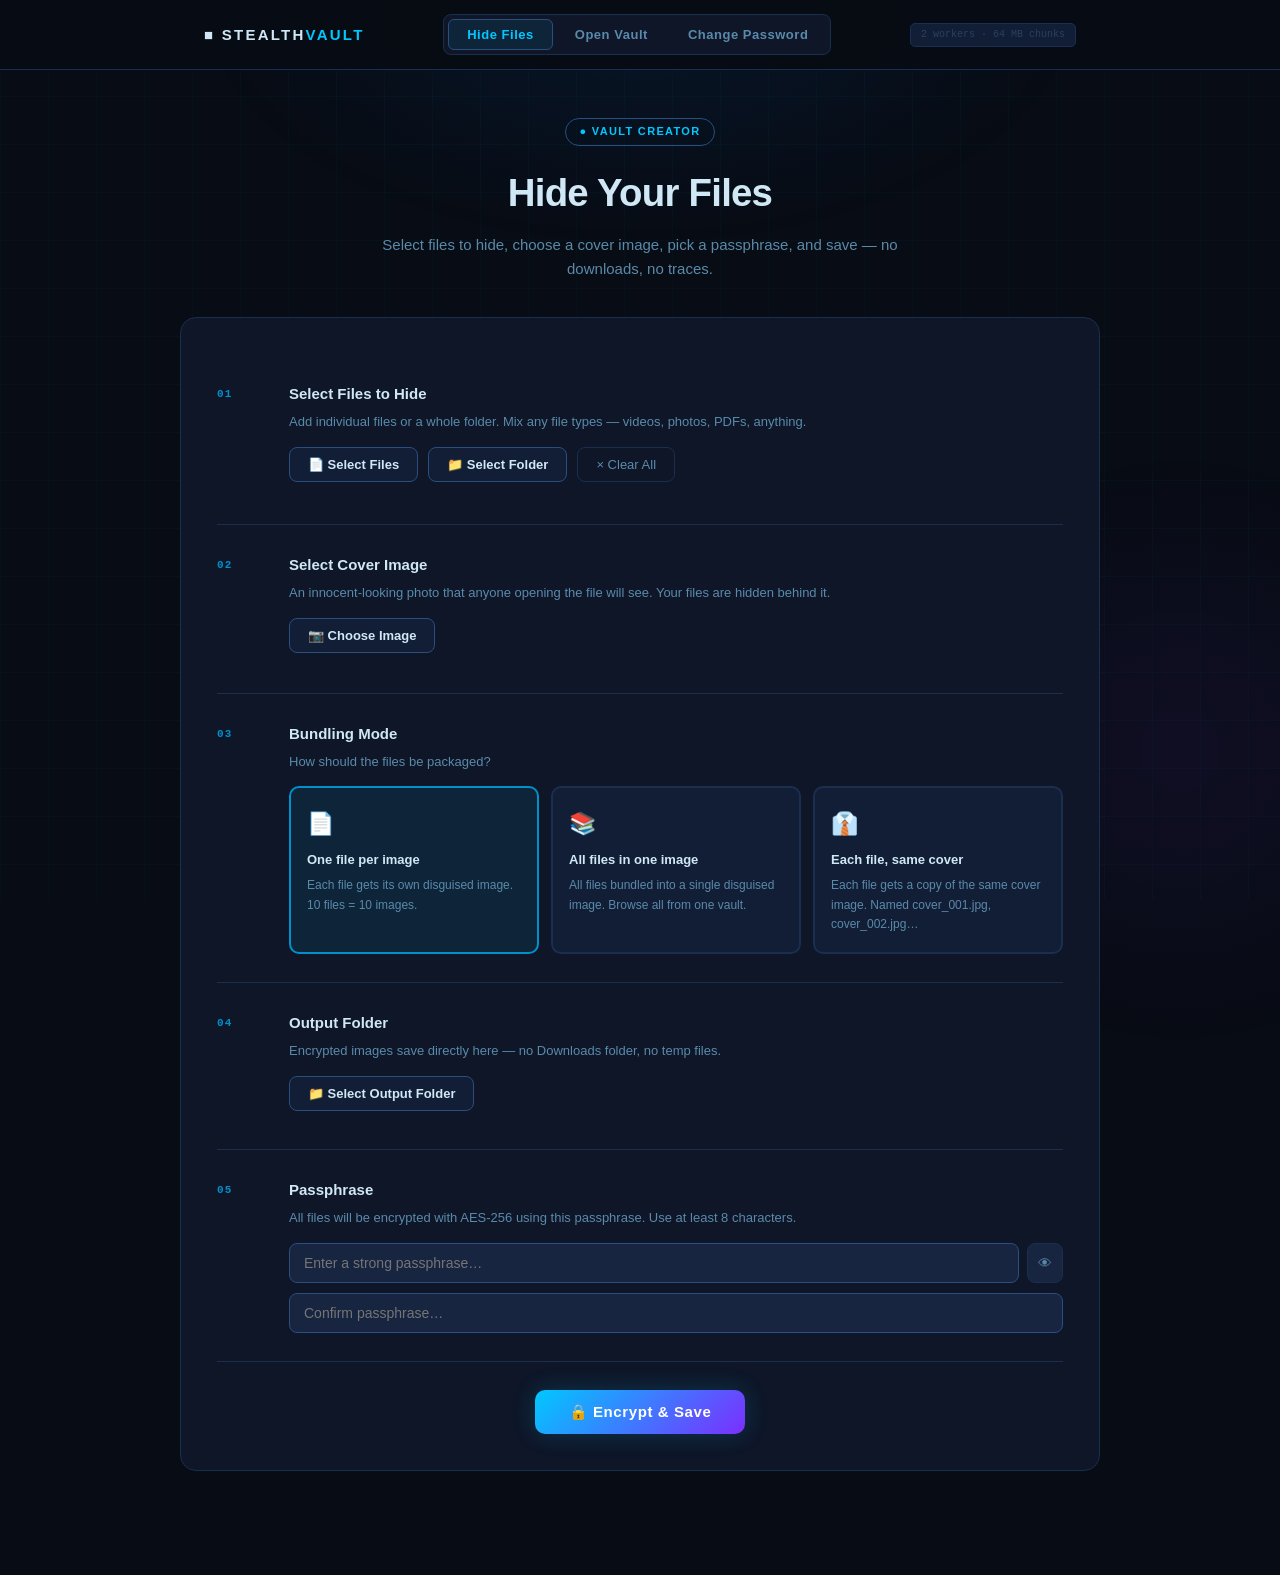
==== commit 30a7da79: "feat: replace entire site with dataset and view" ====
--- a/index.html
+++ b/index.html
@@ -4,10 +4,9 @@
   <meta charset="UTF-8" />
   <meta name="viewport" content="width=device-width, initial-scale=1.0" />
   <title>StealthVault</title>
-  <link rel="stylesheet" href="styles.css?v=4" />
+  <link rel="stylesheet" href="styles.css" />
 </head>
 <body>
-  <!-- Ambient background -->
   <div class="grid-bg"></div>
   <div class="orb1"></div><div class="orb2"></div>
 
@@ -20,136 +19,9 @@
         <button class="tab-btn" data-tab="open">Open Vault</button>
         <button class="tab-btn" data-tab="changepw">Change Password</button>
       </div>
-      <div class="nav-right">
-        <div id="worker-badge" class="worker-badge">loading…</div>
-        <button class="btn-settings" id="btn-open-menu" title="Menu" style="font-size: 20px; font-weight: bold; line-height: 1;">⋮</button>
-      </div>
+      <div id="worker-badge" class="worker-badge">loading…</div>
     </div>
   </nav>
-
-  <!-- ══ MENU SIDEBAR ══ -->
-  <div id="menu-overlay" class="settings-overlay hidden"></div>
-  <div id="menu-panel" class="settings-panel">
-    <div class="settings-header">
-      <span class="settings-title">Menu</span>
-      <button class="btn-icon" id="btn-close-menu">✕</button>
-    </div>
-    <div class="settings-section" style="padding: 12px;">
-      <a href="admin.html" class="menu-item" style="display:flex; align-items:center; gap:12px; padding:12px; margin-bottom:8px; border-radius:8px; text-decoration:none; color:var(--text); background:var(--surface2); transition:all 0.2s ease;">
-        <span style="font-size:18px;">👑</span>
-        <span style="font-weight:600;">Admin Center</span>
-      </a>
-      <button id="btn-open-settings" class="menu-item" style="width:100%; display:flex; align-items:center; gap:12px; padding:12px; margin-bottom:8px; border-radius:8px; border:none; text-align:left; color:var(--text); background:var(--surface2); cursor:pointer; transition:all 0.2s ease;">
-        <span style="font-size:18px;">⚙️</span>
-        <span style="font-weight:600; font-family:var(--font);">App Settings</span>
-      </button>
-      <button id="btn-shortcuts" class="menu-item" style="width:100%; display:flex; align-items:center; gap:12px; padding:12px; margin-bottom:8px; border-radius:8px; border:none; text-align:left; color:var(--text); background:var(--surface2); cursor:pointer; transition:all 0.2s ease;">
-        <span style="font-size:18px;">⌨️</span>
-        <span style="font-weight:600; font-family:var(--font);">Keyboard Shortcuts</span>
-      </button>
-    </div>
-  </div>
-
-  <!-- ══ SETTINGS PANEL ══ -->
-  <div id="settings-overlay" class="settings-overlay hidden"></div>
-  <div id="settings-panel" class="settings-panel">
-    <div class="settings-header">
-      <span class="settings-title">⚙️ Settings</span>
-      <button class="btn-icon" id="btn-close-settings">✕</button>
-    </div>
-
-    <div class="settings-section">
-      <div class="settings-section-title">Encryption</div>
-
-      <div class="settings-row">
-        <label>Chunk Size <span class="settings-hint">(for new encryptions only)</span></label>
-        <div class="settings-chips" id="chunk-size-chips">
-          <button class="chip" data-val="16">16 MB</button>
-          <button class="chip" data-val="32">32 MB</button>
-          <button class="chip active" data-val="64">64 MB</button>
-          <button class="chip" data-val="128">128 MB</button>
-          <button class="chip" data-val="256">256 MB</button>
-        </div>
-        <p class="settings-note">Old files always decrypt correctly — their chunk size is auto-detected.</p>
-      </div>
-
-      <div class="settings-row">
-        <label>Parallel Workers <span class="settings-hint">(higher = faster on multicore CPUs)</span></label>
-        <div class="settings-chips" id="worker-count-chips">
-          <button class="chip" data-val="0">Auto</button>
-          <button class="chip" data-val="1">1</button>
-          <button class="chip" data-val="2">2</button>
-          <button class="chip active" data-val="4">4</button>
-          <button class="chip" data-val="6">6</button>
-          <button class="chip" data-val="8">8</button>
-        </div>
-      </div>
-    </div>
-
-    <div class="settings-section">
-      <div class="settings-section-title">Video Player</div>
-
-      <div class="settings-row">
-        <label>Skip Amount</label>
-        <div class="settings-chips" id="skip-seconds-chips">
-          <button class="chip" data-val="5">5s</button>
-          <button class="chip active" data-val="10">10s</button>
-          <button class="chip" data-val="15">15s</button>
-          <button class="chip" data-val="30">30s</button>
-        </div>
-      </div>
-
-      <div class="settings-row settings-toggle-row">
-        <label>Auto-play next when video ends</label>
-        <label class="toggle">
-          <input type="checkbox" id="toggle-autoplay" checked />
-          <span class="toggle-track"></span>
-        </label>
-      </div>
-
-      <div class="settings-row" id="autoplay-delay-row">
-        <label>Countdown before auto-next</label>
-        <div class="settings-chips" id="autoplay-delay-chips">
-          <button class="chip" data-val="0">Instant</button>
-          <button class="chip" data-val="3">3s</button>
-          <button class="chip active" data-val="5">5s</button>
-        </div>
-      </div>
-    </div>
-
-    <div class="settings-section">
-      <div class="settings-section-title">Gallery</div>
-
-      <div class="settings-row">
-        <label>Prefetch ahead <span class="settings-hint">(items decrypted in background)</span></label>
-        <div class="settings-chips" id="prefetch-chips">
-          <button class="chip" data-val="1">1</button>
-          <button class="chip active" data-val="2">2</button>
-          <button class="chip" data-val="3">3</button>
-          <button class="chip" data-val="4">4</button>
-        </div>
-      </div>
-
-      <div class="settings-row">
-        <label>In-browser preview limit</label>
-        <div class="settings-chips" id="preview-limit-chips">
-          <button class="chip" data-val="512">512 MB</button>
-          <button class="chip" data-val="1024">1 GB</button>
-          <button class="chip active" data-val="2048">2 GB</button>
-          <button class="chip" data-val="4096">4 GB</button>
-        </div>
-        <p class="settings-note">Files above this show "Use Export" instead of previewing in browser.</p>
-      </div>
-    </div>
-
-    <div class="settings-section">
-      <div class="settings-section-title">About</div>
-      <div class="settings-row">
-        <p class="settings-note" style="color:var(--text2);">StealthVault v6 · AES-256-GCM · PBKDF2 310k rounds<br>Settings saved in your browser (localStorage).</p>
-        <button class="btn-ghost" id="btn-reset-settings" style="margin-top:10px;">Reset to defaults</button>
-      </div>
-    </div>
-  </div>
 
   <!-- ═══════════════════════════════════
        TAB 1 — HIDE FILES
@@ -164,34 +36,29 @@
     <div class="card">
 
       <!-- STEP 1: Secret Files -->
-      <div class="step drop-zone" id="step-secrets">
+      <div class="step">
         <div class="step-num">01</div>
         <div class="step-body">
           <h3>Select Files to Hide</h3>
           <p>Add individual files or a whole folder. Mix any file types — videos, photos, PDFs, anything.</p>
-          <div class="drop-hint" id="drop-hint-hide">
-            <span>⬇ or drag &amp; drop files anywhere on this page</span>
-          </div>
           <div class="btn-row">
             <button class="btn-primary" id="btn-pick-secret-files">&#128196; Select Files</button>
-            <button class="btn-primary" id="btn-add-more-files">&#43; Add More</button>
             <button class="btn-primary" id="btn-pick-secret-folder">&#128193; Select Folder</button>
             <button class="btn-ghost" id="btn-clear-secrets">&#215; Clear All</button>
           </div>
           <input type="file" id="input-secret-files" multiple hidden />
-          <input type="file" id="input-add-more-files" multiple hidden />
           <div id="secrets-list" class="file-list"></div>
           <div id="secrets-summary" class="file-summary hidden"></div>
         </div>
       </div>
 
       <!-- STEP 2: Cover Image -->
-      <div class="step" id="step-cover">
+      <div class="step">
         <div class="step-num">02</div>
         <div class="step-body">
           <h3>Select Cover Image</h3>
-          <p>An innocent-looking JPEG or PNG. Anyone who opens the file will see only this photo.</p>
-          <button class="btn-primary" id="btn-pick-dummy">&#128247; Choose Cover Image</button>
+          <p>An innocent-looking photo that anyone opening the file will see. Your files are hidden behind it.</p>
+          <button class="btn-primary" id="btn-pick-dummy">&#128247; Choose Image</button>
           <input type="file" id="input-dummy" accept="image/jpeg,image/jpg,image/png" hidden />
           <div id="dummy-name" class="file-summary hidden"></div>
           <div id="dummy-preview" class="dummy-preview"></div>
@@ -203,19 +70,25 @@
         <div class="step-num">03</div>
         <div class="step-body">
           <h3>Bundling Mode</h3>
-          <p>How many vault images should be created?</p>
+          <p>How should the files be packaged?</p>
           <div class="mode-cards">
             <label class="mode-card active" data-mode="one-to-one">
               <input type="radio" name="hide-mode" value="one-to-one" checked hidden />
               <div class="mode-icon">&#128196;</div>
-              <div class="mode-label">One File Per Image</div>
-              <div class="mode-desc">Each secret file gets its own disguised image. Easiest to manage.</div>
+              <div class="mode-label">One file per image</div>
+              <div class="mode-desc">Each file gets its own disguised image. 10 files = 10 images.</div>
             </label>
             <label class="mode-card" data-mode="all-in-one">
               <input type="radio" name="hide-mode" value="all-in-one" hidden />
-              <div class="mode-icon">&#128220;</div>
-              <div class="mode-label">All Files in One Image</div>
-              <div class="mode-desc">Everything bundled into a single image. One file, one password.</div>
+              <div class="mode-icon">&#128218;</div>
+              <div class="mode-label">All files in one image</div>
+              <div class="mode-desc">All files bundled into a single disguised image. Browse all from one vault.</div>
+            </label>
+            <label class="mode-card" data-mode="same-dummy">
+              <input type="radio" name="hide-mode" value="same-dummy" hidden />
+              <div class="mode-icon">&#128084;</div>
+              <div class="mode-label">Each file, same cover</div>
+              <div class="mode-desc">Each file gets a copy of the same cover image. Named cover_001.jpg, cover_002.jpg…</div>
             </label>
           </div>
         </div>
@@ -239,30 +112,14 @@
           <h3>Passphrase</h3>
           <p>All files will be encrypted with AES-256 using this passphrase. Use at least 8 characters.</p>
           <div class="password-wrap">
-            <input type="password" id="hide-pw" class="input-text" placeholder="Enter a strong passphrase…" autocomplete="new-password" />
+            <input type="password" id="hide-pw" class="input-text" placeholder="Enter a strong passphrase…" />
             <button class="btn-icon" id="toggle-hide-pw">&#128065;</button>
           </div>
-          <!-- Password strength meter -->
-          <div class="strength-meter" id="strength-meter">
-            <div class="strength-bar-wrap">
-              <div class="strength-bar" id="strength-bar"></div>
-            </div>
-            <div class="strength-label" id="strength-label">Enter a passphrase</div>
-          </div>
-          <div class="strength-checks" id="strength-checks">
-            <span class="sc" id="sc-len">8+ chars</span>
-            <span class="sc" id="sc-upper">A-Z</span>
-            <span class="sc" id="sc-num">0-9</span>
-            <span class="sc" id="sc-sym">!@#</span>
-            <span class="sc" id="sc-long">16+ chars</span>
-          </div>
           <div class="password-wrap" style="margin-top:10px;">
-            <input type="password" id="hide-pw-confirm" class="input-text" placeholder="Confirm passphrase…" autocomplete="new-password" />
-          </div>
-          <div id="hide-pw-match" class="step-inline-hint hidden"></div>
-        </div>
-      </div>
-
+            <input type="password" id="hide-pw-confirm" class="input-text" placeholder="Confirm passphrase…" />
+          </div>
+        </div>
+      </div>
 
       <!-- Output file name list (dynamic) -->
       <div id="output-names-section" class="hidden">
@@ -273,11 +130,6 @@
       <!-- Encrypt button -->
       <div class="action-row">
         <button class="btn-action" id="btn-stitch">&#128274; Encrypt &amp; Save</button>
-      </div>
-
-      <!-- Post-encrypt summary (shown after completion) -->
-      <div id="encrypt-done-banner" class="encrypt-done-banner hidden">
-        <span id="encrypt-done-text"></span>
       </div>
 
       <!-- Progress -->
@@ -289,7 +141,6 @@
 
     </div><!-- /card -->
   </main>
-
 
   <!-- ═══════════════════════════════════
        TAB 2 — OPEN VAULT
@@ -338,53 +189,12 @@
           <span id="gallery-count">0 files</span>
           <input type="text" id="search-box" class="search-box" placeholder="&#128269; Search…" />
         </div>
-        <!-- Type filter chips -->
-        <div class="type-filter-chips" id="type-filter-chips">
-          <button class="type-chip active" data-type="all">All</button>
-          <button class="type-chip" data-type="video">&#127916; Video</button>
-          <button class="type-chip" data-type="image">&#128247; Image</button>
-          <button class="type-chip" data-type="audio">&#127925; Audio</button>
-          <button class="type-chip" data-type="doc">&#128196; Docs</button>
-        </div>
         <div class="view-toggle">
           <button class="view-btn active" id="btn-grid-view" title="Grid">&#9783;</button>
           <button class="view-btn" id="btn-list-view" title="List">&#9776;</button>
         </div>
-        <button class="btn-primary btn-sm" id="btn-toggle-inline-cpw" title="Change password for this vault">&#128273; Change Password</button>
         <button class="btn-lock" id="btn-lock-vault">&#128274; Lock &amp; Clear</button>
       </div>
-
-      <!-- Inline Change Password (collapsed by default) -->
-      <div id="inline-cpw-panel" class="inline-cpw hidden">
-        <div class="inline-cpw-title">&#128273; Change Vault Password</div>
-        <p class="inline-cpw-desc">Changes the password on all <strong id="inline-cpw-count">0</strong> vault image(s) currently open. Saves new copies to a folder you choose.</p>
-        <div class="inline-cpw-fields">
-          <div class="password-wrap">
-            <input type="password" id="inline-cpw-old" class="input-text" placeholder="Current password…" />
-            <button class="btn-icon" id="toggle-inline-cpw-old">&#128065;</button>
-          </div>
-          <div class="password-wrap">
-            <input type="password" id="inline-cpw-new" class="input-text" placeholder="New password…" />
-            <button class="btn-icon" id="toggle-inline-cpw-new">&#128065;</button>
-          </div>
-          <div class="password-wrap">
-            <input type="password" id="inline-cpw-confirm" class="input-text" placeholder="Confirm new password…" />
-          </div>
-        </div>
-        <div class="btn-row" style="margin-top:14px;">
-          <button class="btn-primary" id="btn-inline-cpw-folder">&#128193; Select Output Folder</button>
-          <div id="inline-cpw-folder-status" class="folder-status" style="flex:1;"></div>
-        </div>
-        <div class="action-row" style="justify-content:flex-start;margin-top:12px;">
-          <button class="btn-action" id="btn-inline-cpw-go">&#128260; Apply New Password</button>
-        </div>
-        <div id="inline-cpw-progress" class="progress-area hidden" style="margin-top:16px;">
-          <div class="progress-bar-wrap"><div class="progress-bar" id="inline-cpw-bar"></div></div>
-          <div class="progress-label" id="inline-cpw-label">Processing…</div>
-          <div id="inline-cpw-results" class="stitch-results"></div>
-        </div>
-      </div>
-
       <div id="file-grid" class="file-grid"></div>
     </div>
   </main>
@@ -506,9 +316,7 @@
       <!-- Keyboard hints -->
       <div class="kbd-hints">
         <span class="kbd"><span class="key">Space</span> Play/Pause</span>
-        <span class="kbd"><span class="key">← →</span> Skip 10s (video) / Navigate (image)</span>
-        <span class="kbd"><span class="key">↑ ↓</span> Volume</span>
-        <span class="kbd"><span class="key">N / B</span> Next / Back file</span>
+        <span class="kbd"><span class="key">← →</span> Navigate</span>
         <span class="kbd"><span class="key">M</span> Mute</span>
         <span class="kbd"><span class="key">F</span> Fullscreen</span>
         <span class="kbd"><span class="key">P</span> PiP</span>
@@ -527,29 +335,8 @@
         </div>
       </div>
 
-      <!-- Auto-next countdown overlay -->
-      <div id="autonext-overlay" class="autonext-overlay hidden">
-        <div class="autonext-inner">
-          <div class="autonext-label">Next up</div>
-          <div class="autonext-name" id="autonext-name"></div>
-          <div class="autonext-countdown" id="autonext-countdown">5</div>
-          <button class="btn-ghost" id="btn-autonext-cancel">Cancel</button>
-        </div>
-      </div>
-
-      <!-- Content + skip buttons row -->
-      <div class="viewer-body">
-        <button class="skip-btn skip-left" id="btn-skip-back" title="Skip back (←)">&#8249;<div class="skip-label" id="skip-back-label">10s</div></button>
-        <div class="viewer-content" id="viewer-content"></div>
-        <button class="skip-btn skip-right" id="btn-skip-fwd" title="Skip forward (→)">&#8250;<div class="skip-label" id="skip-fwd-label">10s</div></button>
-      </div>
-
-      <!-- Volume bar (shows on ↑↓ key press) -->
-      <div id="volume-bar" class="volume-bar hidden">
-        <span id="volume-icon">🔊</span>
-        <div class="progress-bar-wrap" style="flex:1"><div class="progress-bar" id="volume-fill"></div></div>
-        <span id="volume-pct">100%</span>
-      </div>
+      <!-- Actual content (hidden while loading) -->
+      <div class="viewer-content" id="viewer-content"></div>
 
       <!-- Navigation -->
       <div class="viewer-nav">
@@ -564,59 +351,7 @@
     </div>
   </div>
 
-  <!-- Global drag-and-drop overlay -->
-  <div id="drag-overlay" class="drag-overlay hidden">
-    <div class="drag-overlay-inner">
-      <div class="drag-icon">📂</div>
-      <div class="drag-title" id="drag-title">Drop files to hide</div>
-      <div class="drag-sub" id="drag-sub">They'll be added to your secret files list</div>
-    </div>
-  </div>
-
-  <!-- Keyboard shortcuts modal -->
-  <div id="kbd-modal" class="kbd-modal hidden">
-    <div class="kbd-modal-inner">
-      <div class="kbd-modal-header">
-        <span>⌨️ Keyboard Shortcuts</span>
-        <button id="btn-close-kbd" class="btn-icon">✕</button>
-      </div>
-      <div class="kbd-grid">
-        <div class="kbd-section-title">Viewer Navigation</div>
-        <div class="kbd-row"><kbd>N</kbd> <span>Next file</span></div>
-        <div class="kbd-row"><kbd>B</kbd> <span>Previous file</span></div>
-        <div class="kbd-row"><kbd>J</kbd><kbd>L</kbd> <span>Skip 10s (video)</span></div>
-        <div class="kbd-row"><kbd>←</kbd><kbd>→</kbd> <span>Navigate files</span></div>
-        <div class="kbd-row"><kbd>↑</kbd><kbd>↓</kbd> <span>Volume up / down</span></div>
-        <div class="kbd-section-title">Playback</div>
-        <div class="kbd-row"><kbd>Space</kbd> <span>Play / Pause</span></div>
-        <div class="kbd-row"><kbd>M</kbd> <span>Mute toggle</span></div>
-        <div class="kbd-row"><kbd>F</kbd> <span>Fullscreen</span></div>
-        <div class="kbd-row"><kbd>P</kbd> <span>Picture in Picture</span></div>
-        <div class="kbd-section-title">App</div>
-        <div class="kbd-row"><kbd>Esc</kbd> <span>Close viewer / settings</span></div>
-        <div class="kbd-row"><kbd>?</kbd> <span>This help screen</span></div>
-        <div class="kbd-section-title">Mobile</div>
-        <div class="kbd-row"><span>Swipe ←→</span> <span>Navigate files</span></div>
-        <div class="kbd-row"><span>Swipe ↓</span> <span>Close viewer</span></div>
-      </div>
-    </div>
-  </div>
-
-  <!-- ══ ANNOUNCEMENT POPUP ══ -->
-  <div id="anno-overlay" class="anno-overlay hidden"></div>
-  <div id="anno-modal" class="anno-modal hidden" role="dialog" aria-modal="true">
-    <div id="anno-inner" class="anno-inner">
-      <button id="anno-close" class="anno-close" title="Close">✕</button>
-      <div id="anno-title" class="anno-title"></div>
-      <div id="anno-body" class="anno-body"></div>
-      <div id="anno-footer" class="anno-footer hidden">
-        <a id="anno-btn" class="anno-action-btn" href="#" target="_blank" rel="noopener">Got it!</a>
-      </div>
-    </div>
-  </div>
-
   <div id="toast" class="toast hidden"></div>
-  <script src="app.js?v=4"></script>
+  <script src="app.js"></script>
 </body>
 </html>
-
--- a/styles.css
+++ b/styles.css
@@ -1,744 +1,435 @@
-/* ═══════════════════════════════════════════════════════
-   STEALTHVAULT — styles.css
-   Dark minimal. No external dependencies.
-═══════════════════════════════════════════════════════ */
-
-*, *::before, *::after { box-sizing: border-box; margin: 0; padding: 0; }
-
-:root {
-  --bg:       #07090f;
-  --surface:  #0d1017;
-  --surface2: #111520;
-  --surface3: #172540;
-  --border:   rgba(255,255,255,0.06);
-  --border2:  rgba(0,200,255,0.2);
-  --accent:   #00c8ff;
-  --accent2:  rgba(0,200,255,0.15);
-  --adim:     rgba(0,200,255,0.08);
-  --aglow:    rgba(0,200,255,0.18);
-  --purple:   #7b2fff;
-  --text:     #e8eaf0;
-  --text2:    #8892a4;
-  --text3:    #4a5568;
-  --success:  #00e896;
-  --error:    #ff3a6e;
-  --warn:     #ffaa00;
-  --font:     -apple-system, BlinkMacSystemFont, 'Segoe UI', sans-serif;
-  --mono:     'Consolas', 'Courier New', monospace;
-  --r:        10px;
-  --t:        0.18s ease;
-}
-
-html { scroll-behavior: smooth; }
-body {
-  background: var(--bg); color: var(--text);
-  font-family: var(--font); min-height: 100vh;
-  overflow-x: hidden; font-size: 15px; line-height: 1.6;
-}
-
-/* ── Ambient background ── */
-.grid-bg {
-  position: fixed; inset: 0; z-index: 0; pointer-events: none;
-  background-image:
-    linear-gradient(rgba(0,200,255,0.03) 1px, transparent 1px),
-    linear-gradient(90deg, rgba(0,200,255,0.03) 1px, transparent 1px);
-  background-size: 48px 48px;
-}
-.orb1 {
-  position: fixed; top: -250px; left: 50%; transform: translateX(-50%);
-  width: 900px; height: 500px; pointer-events: none; z-index: 0;
-  background: radial-gradient(ellipse, rgba(0,120,255,0.09) 0%, transparent 70%);
-}
-.orb2 {
-  position: fixed; bottom: -150px; right: -200px;
-  width: 600px; height: 600px; pointer-events: none; z-index: 0;
-  background: radial-gradient(ellipse, rgba(123,47,255,0.07) 0%, transparent 70%);
-}
-
-/* ── Layout ── */
-.wrap { position: relative; z-index: 1; max-width: 920px; margin: 0 auto; padding: 0 24px; }
-
-/* ══ NAV ══ */
-nav {
-  position: sticky; top: 0; z-index: 100;
-  background: rgba(8,12,20,0.94); backdrop-filter: blur(16px);
-  border-bottom: 1px solid var(--border);
-}
-.nav-inner { display: flex; align-items: center; justify-content: space-between; padding: 14px 24px; flex-wrap: wrap; gap: 12px; }
-.logo { font-size: 15px; font-weight: 700; letter-spacing: 0.15em; color: var(--text); order: 1; }
-.logo span { color: var(--accent); }
-.nav-tabs { display: flex; gap: 4px; background: var(--surface); border-radius: 8px; padding: 4px; border: 1px solid var(--border); order: 2; overflow-x: auto; }
-.tab-btn {
-  padding: 5px 14px; border-radius: 4px; border: none;
-  background: transparent; color: var(--text2); cursor: pointer;
-  font-size: 13px; font-weight: 600; letter-spacing: 0.02em; transition: all var(--t);
-  white-space: nowrap;
-}
-.tab-btn:hover { color: var(--text); }
-.tab-btn.active { background: var(--adim); color: var(--accent); border: 1px solid var(--border2); }
-.worker-badge {
-  font-size: 10px; color: var(--text3); font-family: var(--mono);
-  background: var(--surface2); border: 1px solid var(--border);
-  border-radius: 5px; padding: 3px 10px;
-}
-.nav-right { display: flex; align-items: center; gap: 10px; order: 3; }
-
-/* ══ TAB CONTENT ══ */
-.tab-content { display: none; padding: 48px 0 80px; }
-.tab-content.active { display: block; }
-
-/* ══ HERO ══ */
-.hero { text-align: center; margin-bottom: 36px; }
-.badge {
-  display: inline-block; font-size: 11px; font-weight: 700; letter-spacing: 0.12em;
-  color: var(--accent); border: 1px solid var(--border2); border-radius: 20px;
-  padding: 4px 14px; margin-bottom: 16px;
-}
-.hero h1 { font-size: 2.4rem; font-weight: 800; letter-spacing: -0.02em; margin-bottom: 10px; }
-.hero-sub { color: var(--text2); font-size: 15px; max-width: 540px; margin: 0 auto; }
-
-/* ══ CARD ══ */
-.card {
-  background: var(--surface); border: 1px solid var(--border);
-  border-radius: 16px; padding: 36px; margin-bottom: 24px;
-}
-
-/* ══ STEPS ══ */
-.step {
-  display: grid; grid-template-columns: 48px 1fr; gap: 24px;
-  padding: 28px 0; border-bottom: 1px solid var(--border);
-}
-.step:last-of-type { border-bottom: none; }
-.step-num {
-  font-size: 11px; font-weight: 800; letter-spacing: 0.1em; color: var(--accent2);
-  font-family: var(--mono); padding-top: 4px;
-}
-.step-body h3 { font-size: 15px; font-weight: 700; margin-bottom: 6px; }
-.step-body p  { color: var(--text2); font-size: 13px; margin-bottom: 14px; }
-
-/* ══ BUTTONS ══ */
-.btn-row { display: flex; flex-wrap: wrap; gap: 10px; margin-bottom: 14px; }
-.btn-primary {
-  padding: 9px 18px; border-radius: 8px; border: 1px solid var(--border2);
-  background: var(--surface2); color: var(--text); cursor: pointer;
-  font-size: 13px; font-weight: 600; transition: all var(--t);
-}
-.btn-primary:hover { border-color: var(--accent2); color: var(--accent); background: var(--adim); }
-.btn-ghost {
-  padding: 9px 18px; border-radius: 8px; border: 1px solid var(--border);
-  background: transparent; color: var(--text2); cursor: pointer;
-  font-size: 13px; transition: all var(--t);
-}
-.btn-ghost:hover { border-color: var(--error); color: var(--error); }
-.btn-icon {
-  padding: 0 10px; border-radius: 8px; border: 1px solid var(--border);
-  background: var(--surface3); color: var(--text2); cursor: pointer;
-  font-size: 14px; transition: all var(--t);
-}
-.btn-icon:hover { border-color: var(--accent2); color: var(--accent); }
-.btn-action {
-  padding: 13px 34px; border-radius: 10px; cursor: pointer; font-size: 15px;
-  font-weight: 700; letter-spacing: 0.04em; border: none;
-  background: linear-gradient(135deg, var(--accent), var(--purple));
-  color: #fff; transition: opacity var(--t); box-shadow: 0 0 24px var(--aglow);
-}
-.btn-action:hover { opacity: 0.88; }
-.btn-action:disabled { opacity: 0.4; cursor: not-allowed; }
-.btn-lock {
-  padding: 7px 16px; border-radius: 8px; border: 1px solid rgba(255,58,110,0.3);
-  background: rgba(255,58,110,0.06); color: var(--error); cursor: pointer;
-  font-size: 13px; font-weight: 600; transition: all var(--t);
-}
-.btn-lock:hover { background: rgba(255,58,110,0.12); }
-
-/* ══ INPUTS ══ */
-.input-text {
-  width: 100%; padding: 11px 14px; border-radius: 8px; border: 1px solid var(--border2);
-  background: var(--surface3); color: var(--text); font-size: 14px;
-  transition: border-color var(--t); font-family: var(--font);
-}
-.input-text:focus { outline: none; border-color: var(--accent2); box-shadow: 0 0 0 3px var(--adim); }
-.password-wrap { display: flex; gap: 8px; align-items: stretch; }
-.password-wrap .input-text { flex: 1; }
-
-/* ══ FILE LIST ══ */
-.file-list { display: flex; flex-direction: column; gap: 6px; margin-top: 10px; max-height: 240px; overflow-y: auto; }
-.file-item {
-  display: flex; align-items: center; gap: 10px; padding: 8px 12px;
-  background: var(--surface3); border: 1px solid var(--border); border-radius: 8px;
-  font-size: 13px;
-}
-.file-icon { flex-shrink: 0; font-size: 16px; }
-.file-name { flex: 1; overflow: hidden; text-overflow: ellipsis; white-space: nowrap; }
-.file-size { color: var(--text2); font-size: 11px; font-family: var(--mono); flex-shrink: 0; }
-.file-remove {
-  background: none; border: none; color: var(--text3); cursor: pointer;
-  font-size: 16px; padding: 0 4px; flex-shrink: 0; transition: color var(--t);
-}
-.file-remove:hover { color: var(--error); }
-.file-summary { margin-top: 8px; font-size: 12px; color: var(--text2); font-family: var(--mono); }
-.file-summary.ok { color: var(--success); }
-
-/* ══ FOLDER STATUS ══ */
-.folder-status { margin-top: 10px; font-size: 13px; color: var(--text2); }
-.folder-status.loaded { color: var(--success); }
-
-/* ══ DUMMY PREVIEW ══ */
-.dummy-preview { margin-top: 12px; max-width: 220px; border-radius: var(--r); overflow: hidden; }
-.dummy-preview img { width: 100%; display: block; }
-
-/* ══ MODE CARDS ══ */
-.mode-cards { display: grid; grid-template-columns: repeat(3,1fr); gap: 12px; margin-top: 10px; }
-.mode-card {
-  padding: 18px 16px; border-radius: 10px; border: 2px solid var(--border);
-  background: var(--surface2); cursor: pointer; transition: all var(--t);
-  user-select: none; display: block;
-}
-.mode-card:hover { border-color: var(--border2); }
-.mode-card.active { border-color: var(--accent2); background: var(--adim); }
-.mode-icon { font-size: 22px; margin-bottom: 8px; }
-.mode-label { font-size: 13px; font-weight: 700; margin-bottom: 6px; }
-.mode-desc { font-size: 12px; color: var(--text2); }
-
-/* ══ OUTPUT NAMES LIST ══ */
-.section-divider {
-  font-size: 11px; font-weight: 700; letter-spacing: 0.1em; color: var(--text3);
-  text-transform: uppercase; margin: 24px 0 14px; padding-top: 24px;
-  border-top: 1px solid var(--border);
-}
-.section-hint { font-weight: 400; text-transform: none; letter-spacing: 0; }
-.output-names-list { display: flex; flex-direction: column; gap: 8px; }
-.output-name-row {
-  display: grid; grid-template-columns: 1fr auto 1fr; gap: 10px;
-  align-items: center; font-size: 13px;
-}
-.orig-name { color: var(--text2); overflow: hidden; text-overflow: ellipsis; white-space: nowrap; }
-.arrow { color: var(--accent); font-size: 16px; flex-shrink: 0; }
-.out-name-input {
-  padding: 7px 10px; border-radius: 7px; border: 1px solid var(--border);
-  background: var(--surface3); color: var(--text); font-size: 13px; font-family: var(--mono);
-}
-.out-name-input:focus { outline: none; border-color: var(--accent2); }
-
-/* ══ PROGRESS ══ */
-.action-row { margin: 28px 0 0; display: flex; justify-content: center; }
-.progress-area { margin-top: 24px; }
-.progress-bar-wrap {
-  width: 100%; height: 6px; background: var(--surface3); border-radius: 3px;
-  overflow: hidden; margin-bottom: 8px;
-}
-.progress-bar { height: 100%; width: 0%; border-radius: 3px; transition: width 0.25s linear;
-  background: linear-gradient(90deg, var(--accent), var(--purple)); }
-/* Pulsing shimmer shown during the "Finalizing" phase (writable.close() blocking) */
-.progress-bar.pulsing {
-  background-size: 200% 100%;
-  background-image: linear-gradient(90deg, var(--accent), var(--purple), var(--accent));
-  animation: bar-shimmer 1.2s ease-in-out infinite;
-  transition: none;
-}
-@keyframes bar-shimmer {
-  0%   { background-position: 100% 0; }
-  100% { background-position: -100% 0; }
-}
-.progress-label { font-size: 12px; color: var(--text2); font-family: var(--mono); }
-.stitch-results { margin-top: 14px; display: flex; flex-direction: column; gap: 6px; }
-.stitch-result-item { font-size: 13px; padding: 8px 12px; border-radius: 7px; }
-.stitch-result-item.ok  { background: rgba(0,232,150,0.08); color: var(--success); }
-.stitch-result-item.err { background: rgba(255,58,110,0.08); color: var(--error); }
-
-/* ══ ERROR & UTILITY ══ */
-.error-msg {
-  margin-top: 12px; padding: 12px 16px; border-radius: 8px;
-  background: rgba(255,58,110,0.08); color: var(--error);
-  border: 1px solid rgba(255,58,110,0.2); font-size: 13px;
-}
-.hidden { display: none !important; }
-
-/* ── Step inline validation hint ── */
-.step-inline-hint {
-  margin-top: 8px; font-size: 12px; font-family: var(--mono); padding: 6px 10px;
-  border-radius: 6px; font-weight: 600;
-}
-.step-inline-hint.ok  { color: var(--success); background: rgba(0,232,150,0.08); }
-.step-inline-hint.err { color: var(--error);   background: rgba(255,58,110,0.08); }
-
-/* ── Post-encrypt done banner ── */
-.encrypt-done-banner {
-  margin-top: 16px; padding: 14px 18px; border-radius: 10px;
-  background: rgba(0,232,150,0.08); border: 1px solid rgba(0,232,150,0.25);
-  color: var(--success); font-size: 13px; font-weight: 600;
-  display: flex; align-items: center; gap: 10px;
-  animation: slide-down 0.25s ease;
-}
-
-/* ══ CHANGE PASSWORD — 3 pw boxes ══ */
-.pw-triple { display: flex; flex-direction: column; gap: 14px; }
-.pw-triple-item label { display: block; font-size: 12px; color: var(--text2); margin-bottom: 6px; font-weight: 600; }
-
-/* ── Type filter chips in gallery ── */
-.type-filter-chips { display: flex; gap: 6px; flex-wrap: wrap; align-items: center; }
-.type-chip {
-  padding: 5px 12px; border-radius: 20px; border: 1px solid var(--border);
-  background: var(--surface2); color: var(--text2); cursor: pointer;
-  font-size: 12px; font-weight: 600; transition: all var(--t);
-}
-.type-chip:hover  { border-color: var(--border2); color: var(--text); }
-.type-chip.active { border-color: var(--accent2); background: var(--adim); color: var(--accent); }
-
-/* ══ GALLERY ══ */
-.gallery-toolbar {
-  display: flex; align-items: center; gap: 14px; flex-wrap: wrap;
-  margin-bottom: 20px; padding: 14px 18px;
-  background: var(--surface); border: 1px solid var(--border); border-radius: 10px;
-}
-.gallery-info { display: flex; align-items: center; gap: 14px; flex: 1; }
-#gallery-count { font-size: 13px; color: var(--text2); font-family: var(--mono); white-space: nowrap; }
-.search-box {
-  flex: 1; padding: 8px 12px; border-radius: 8px; border: 1px solid var(--border2);
-  background: var(--surface3); color: var(--text); font-size: 13px;
-  min-width: 160px;
-}
-.search-box:focus { outline: none; border-color: var(--accent2); }
-.view-toggle { display: flex; gap: 4px; }
-.view-btn {
-  width: 32px; height: 32px; border-radius: 7px; border: 1px solid var(--border);
-  background: var(--surface2); color: var(--text2); cursor: pointer;
-  font-size: 14px; transition: all var(--t); display: flex; align-items: center; justify-content: center;
-}
-.view-btn:hover, .view-btn.active { border-color: var(--accent2); color: var(--accent); background: var(--adim); }
-/* Small button variant for toolbars */
-.btn-sm { padding: 6px 12px !important; font-size: 12px !important; height: 32px; }
-
-/* ══ INLINE CHANGE PASSWORD PANEL ══ */
-.inline-cpw {
-  background: var(--surface); border: 1px solid var(--border2); border-radius: 12px;
-  padding: 20px 24px; margin-bottom: 16px;
-  animation: slide-down 0.2s ease;
-}
-@keyframes slide-down {
-  from { opacity: 0; transform: translateY(-8px); }
-  to   { opacity: 1; transform: translateY(0); }
-}
-.inline-cpw-title { font-size: 14px; font-weight: 700; margin-bottom: 8px; }
-.inline-cpw-desc { font-size: 13px; color: var(--text2); margin-bottom: 16px; line-height: 1.5; }
-.inline-cpw-fields { display: flex; flex-direction: column; gap: 10px; }
-
-/* ══ FILE GRID / CARDS ══ */
-.file-grid { display: grid; grid-template-columns: repeat(auto-fill, minmax(150px,1fr)); gap: 12px; }
-.file-grid.list-view { grid-template-columns: 1fr; }
-
-.file-card {
-  background: var(--surface); border: 1px solid var(--border); border-radius: 10px;
-  cursor: pointer; transition: all var(--t); overflow: hidden; position: relative;
-}
-.file-card:hover { border-color: var(--border2); transform: translateY(-2px); box-shadow: 0 4px 12px rgba(0,0,0,0.15); }
-.file-card.prefetched { border-color: rgba(0,232,150,0.25); }
-.file-card-thumb {
-  width: 100%; aspect-ratio: 4/3; background: var(--surface2);
-  display: flex; align-items: center; justify-content: center; font-size: 36px;
-  overflow: hidden;
-}
-.file-card-thumb img { width: 100%; height: 100%; object-fit: cover; }
-.file-card-type-badge {
-  position: absolute; top: 6px; right: 6px; font-size: 9px; font-weight: 800;
-  letter-spacing: 0.06em; background: rgba(8,12,20,0.8); color: var(--accent);
-  padding: 2px 6px; border-radius: 4px;
-}
-.file-card-info { padding: 10px 12px 12px; }
-.file-card-name {
-  font-size: 12px; font-weight: 600; white-space: nowrap;
-  overflow: hidden; text-overflow: ellipsis; margin-bottom: 3px;
-}
-.file-card-meta { font-size: 11px; color: var(--text2); font-family: var(--mono); }
-.file-card.prefetched .file-card-meta { color: var(--success); }
-
-/* list view override */
-.file-grid.list-view .file-card { display: flex; align-items: center; gap: 14px; padding: 12px 16px; }
-.file-grid.list-view .file-card-thumb { width: 40px; height: 40px; aspect-ratio: 1; font-size: 20px; border-radius: 8px; flex-shrink: 0; }
-.file-grid.list-view .file-card-type-badge { display: none; }
-.file-grid.list-view .file-card-info { padding: 0; flex: 1; overflow: hidden; }
-.file-grid.list-view .file-card-name { font-size: 14px; white-space: nowrap; overflow: hidden; text-overflow: ellipsis; }
-
-/* ══ VIEWER MODAL ══ */
-.viewer-modal {
-  position: fixed; inset: 0; z-index: 200;
-  display: flex; align-items: center; justify-content: center;
-}
-.viewer-backdrop {
-  position: absolute; inset: 0; background: rgba(4,8,16,0.9); backdrop-filter: blur(8px);
-}
-.viewer-container {
-  position: relative; z-index: 1;
-  width: min(96vw, 1100px); max-height: 96vh;
-  background: var(--surface); border: 1px solid var(--border2); border-radius: 14px;
-  display: flex; flex-direction: column; overflow: hidden;
-}
-
-/* Viewer header */
-.viewer-header {
-  display: flex; align-items: center; justify-content: space-between;
-  padding: 12px 16px; border-bottom: 1px solid var(--border); flex-shrink: 0;
-}
-.viewer-filename { font-size: 13px; font-weight: 700; overflow: hidden; text-overflow: ellipsis; white-space: nowrap; }
-.viewer-header-actions { display: flex; align-items: center; gap: 10px; flex-shrink: 0; }
-.viewer-pos { font-size: 12px; color: var(--text2); font-family: var(--mono); }
-.viewer-btn {
-  padding: 6px 14px; border-radius: 7px; border: 1px solid var(--border2);
-  background: var(--surface2); color: var(--text); cursor: pointer; font-size: 12px;
-  transition: all var(--t);
-}
-.viewer-btn:hover { border-color: var(--accent2); color: var(--accent); }
-
-/* Keyboard hints */
-.kbd-hints {
-  display: flex; flex-wrap: wrap; gap: 8px; padding: 8px 16px;
-  border-bottom: 1px solid var(--border); flex-shrink: 0;
-}
-.kbd { display: flex; align-items: center; gap: 5px; font-size: 11px; color: var(--text3); }
-.key {
-  padding: 1px 5px; border-radius: 4px; border: 1px solid var(--border2);
-  background: var(--surface2); color: var(--text2); font-family: var(--mono); font-size: 10px;
-}
-
-/* Loading overlay — fullscreen inside viewer */
-.viewer-loading {
-  position: absolute; inset: 0; z-index: 10;
-  display: flex; flex-direction: column; align-items: center; justify-content: center;
-  gap: 16px; background: var(--surface);
-}
-.vl-icon { font-size: 56px; animation: pulse-icon 1.6s ease-in-out infinite; }
-@keyframes pulse-icon { 0%,100%{opacity:1;transform:scale(1)} 50%{opacity:0.5;transform:scale(0.9)} }
-.vl-name { font-size: 15px; font-weight: 700; text-align: center; max-width: 80%; overflow: hidden; text-overflow: ellipsis; white-space: nowrap; }
-.vl-progress-wrap { width: min(380px, 80%); }
-.vl-progress-wrap .progress-bar-wrap { height: 8px; border-radius: 4px; }
-.vl-progress-wrap .progress-label { margin-top: 8px; text-align: center; }
-
-/* Viewer content area */
-.viewer-content {
-  flex: 1; overflow: auto; display: flex; align-items: center; justify-content: center;
-  padding: 12px; min-height: 200px; position: relative;
-}
-.viewer-content video, .viewer-content img, .viewer-content iframe {
-  max-width: 100%; max-height: calc(96vh - 220px); border-radius: 6px;
-}
-.viewer-content audio { width: 100%; }
-.viewer-content pre {
-  white-space: pre-wrap; word-break: break-all; font-size: 13px;
-  font-family: var(--mono); color: var(--text2); text-align: left;
-  width: 100%; max-height: calc(96vh - 220px); overflow-y: auto;
-}
-.audio-art {
-  width: 160px; height: 160px; border-radius: 50%; background: var(--surface2);
-  border: 2px solid var(--border2); display: flex; align-items: center;
-  justify-content: center; font-size: 56px; margin-bottom: 20px;
-}
-.audio-art.playing { animation: spin-art 8s linear infinite; }
-@keyframes spin-art { to { transform: rotate(360deg); } }
-.unsupported-file { text-align: center; padding: 40px; }
-.unsupported-file .big-icon { font-size: 64px; margin-bottom: 16px; }
-.unsupported-file p { color: var(--text2); margin: 6px 0; }
-
-/* Viewer nav */
-.viewer-nav {
-  display: flex; align-items: center; justify-content: space-between;
-  padding: 12px 16px; border-top: 1px solid var(--border); flex-shrink: 0;
-}
-.viewer-nav-center { display: flex; flex-direction: column; align-items: center; gap: 4px; }
-.viewer-nav-info { display: flex; gap: 6px; flex-wrap: wrap; justify-content: center; }
-.nav-btn {
-  padding: 8px 20px; border-radius: 8px; border: 1px solid var(--border2);
-  background: var(--surface2); color: var(--text); cursor: pointer; font-size: 13px;
-  transition: all var(--t);
-}
-.nav-btn:hover:not(:disabled) { border-color: var(--accent2); color: var(--accent); }
-.nav-btn:disabled { opacity: 0.3; cursor: not-allowed; }
-.nav-dot {
-  width: 8px; height: 8px; border-radius: 50%; background: var(--border2);
-  cursor: pointer; transition: all var(--t);
-}
-.nav-dot:hover { background: var(--text2); }
-.nav-dot.active { background: var(--accent); transform: scale(1.3); }
-.nav-dot.prefetched { background: rgba(0,232,150,0.4); }
-.nav-dot.active.prefetched { background: var(--success); }
-
-/* Prefetch status */
-.prefetch-status { font-size: 11px; color: var(--text3); font-family: var(--mono); min-height: 14px; }
-.prefetch-status.ready { color: var(--success); }
-
-/* ══ TOAST ══ */
-.toast {
-  position: fixed; bottom: 24px; left: 50%; transform: translateX(-50%);
-  background: var(--surface2); border: 1px solid var(--border2); border-radius: 8px;
-  padding: 12px 22px; font-size: 13px; z-index: 300; transition: opacity var(--t);
-  box-shadow: 0 8px 32px rgba(0,0,0,0.4);
-}
-.toast.success { border-color: rgba(0,232,150,0.4); color: var(--success); }
-.toast.error   { border-color: rgba(255,58,110,0.4); color: var(--error); }
-
-/* ══ SCROLLBAR ══ */
-::-webkit-scrollbar { width: 6px; height: 6px; }
-::-webkit-scrollbar-track { background: var(--bg); }
-::-webkit-scrollbar-thumb { background: var(--border2); border-radius: 3px; }
-::-webkit-scrollbar-thumb:hover { background: var(--text3); }
-
-/* ══ NAV RIGHT ══ */
-.nav-right { display: flex; align-items: center; gap: 10px; }
-.btn-settings {
-  width: 32px; height: 32px; border-radius: 6px; border: none;
-  background: transparent; color: var(--text2); cursor: pointer; font-size: 20px;
-  display: flex; align-items: center; justify-content: center; transition: all var(--t);
-}
-.btn-settings:hover { color: var(--text); background: var(--surface2); }
-
-/* ══ SETTINGS PANEL ══ */
-.settings-overlay { position: fixed; inset: 0; z-index: 150; background: rgba(4,8,16,0.5); backdrop-filter: blur(4px); }
-.settings-overlay.hidden { display: none; }
-.settings-panel {
-  position: fixed; top: 0; right: 0; bottom: 0; z-index: 151;
-  width: min(420px, 100vw); background: var(--surface); border-left: 1px solid var(--border2);
-  overflow-y: auto; transform: translateX(100%); transition: transform 0.25s ease;
-  display: flex; flex-direction: column;
-}
-.settings-panel.open { transform: translateX(0); }
-.settings-header {
-  display: flex; align-items: center; justify-content: space-between;
-  padding: 18px 20px; border-bottom: 1px solid var(--border); flex-shrink: 0;
-  position: sticky; top: 0; background: var(--surface); z-index: 1;
-}
-.settings-title { font-size: 15px; font-weight: 700; }
-.settings-section { padding: 20px; border-bottom: 1px solid var(--border); }
-.settings-section-title { font-size: 10px; font-weight: 800; letter-spacing: 0.12em; text-transform: uppercase; color: var(--text3); margin-bottom: 16px; }
-.settings-row { margin-bottom: 18px; }
-.settings-row:last-child { margin-bottom: 0; }
-.settings-row > label { display: block; font-size: 13px; font-weight: 600; margin-bottom: 10px; }
-.settings-hint { font-weight: 400; color: var(--text2); }
-.settings-note { font-size: 12px; color: var(--text3); margin-top: 8px; line-height: 1.5; }
-.settings-chips { display: flex; flex-wrap: wrap; gap: 6px; }
-.chip { padding: 6px 14px; border-radius: 20px; border: 1px solid var(--border); background: var(--surface2); color: var(--text2); cursor: pointer; font-size: 12px; font-weight: 600; transition: all var(--t); }
-.chip:hover { border-color: var(--border2); color: var(--text); }
-.chip.active { border-color: var(--accent2); background: var(--adim); color: var(--accent); }
-.settings-toggle-row { display: flex; align-items: center; justify-content: space-between; }
-.settings-toggle-row > label:first-child { margin-bottom: 0; }
-.toggle { position: relative; display: inline-block; width: 44px; height: 24px; flex-shrink: 0; }
-.toggle input { opacity: 0; width: 0; height: 0; }
-.toggle-track { position: absolute; inset: 0; border-radius: 12px; background: var(--border2); cursor: pointer; transition: background 0.2s; }
-.toggle-track::after { content: ''; position: absolute; left: 3px; top: 3px; width: 18px; height: 18px; border-radius: 50%; background: #fff; transition: transform 0.2s; }
-.toggle input:checked + .toggle-track { background: var(--accent2); }
-.toggle input:checked + .toggle-track::after { transform: translateX(20px); }
-
-/* ══ VIEWER BODY ══ */
-.viewer-body { flex: 1; display: flex; align-items: stretch; position: relative; min-height: 0; overflow: hidden; }
-.viewer-content { flex: 1; overflow: auto; display: flex; align-items: center; justify-content: center; padding: 12px; min-height: 200px; position: relative; }
-.viewer-content video, .viewer-content img, .viewer-content iframe { max-width: 100%; max-height: calc(96vh - 240px); border-radius: 6px; }
-.viewer-content audio { width: 100%; }
-.skip-btn { width: 52px; flex-shrink: 0; background: transparent; border: none; color: var(--text3); cursor: pointer; font-size: 36px; font-weight: 200; display: flex; flex-direction: column; align-items: center; justify-content: center; gap: 4px; transition: all var(--t); padding: 0; opacity: 0; }
-.viewer-body:hover .skip-btn { opacity: 1; }
-.skip-btn:hover { color: var(--accent); background: rgba(0,200,255,0.05); }
-.skip-label { font-size: 10px; font-weight: 700; letter-spacing: 0.06em; font-family: var(--mono); }
-.skip-btn.inactive { visibility: hidden; pointer-events: none; }
-
-/* ══ AUTO-NEXT ══ */
-.autonext-overlay { position: absolute; inset: 0; z-index: 8; display: flex; align-items: flex-end; justify-content: flex-end; padding: 20px; pointer-events: none; }
-.autonext-overlay:not(.hidden) { pointer-events: auto; }
-.autonext-inner { background: rgba(14,22,40,0.95); border: 1px solid var(--border2); border-radius: 12px; padding: 18px 22px; display: flex; flex-direction: column; align-items: center; gap: 8px; min-width: 180px; backdrop-filter: blur(8px); }
-.autonext-label { font-size: 10px; color: var(--text3); text-transform: uppercase; letter-spacing: 0.1em; font-weight: 700; }
-.autonext-name { font-size: 13px; font-weight: 600; text-align: center; max-width: 200px; overflow: hidden; text-overflow: ellipsis; white-space: nowrap; }
-.autonext-countdown { font-size: 40px; font-weight: 800; color: var(--accent); font-family: var(--mono); line-height: 1; }
-
-/* ══ VOLUME HUD ══ */
-.volume-bar { display: flex; align-items: center; gap: 10px; padding: 8px 16px; border-top: 1px solid var(--border); background: var(--surface); flex-shrink: 0; font-size: 13px; font-family: var(--mono); }
-.volume-bar.hidden { display: none; }
-
-/* ══ SCROLLBAR ══ */
-::-webkit-scrollbar { width: 6px; height: 6px; }
-::-webkit-scrollbar-track { background: var(--bg); }
-::-webkit-scrollbar-thumb { background: var(--border2); border-radius: 3px; }
-::-webkit-scrollbar-thumb:hover { background: var(--text3); }
-
-/* ══ DRAG & DROP OVERLAY ══ */
-.drag-overlay {
-  position: fixed; inset: 0; z-index: 9999;
-  background: rgba(8,12,20,0.85); backdrop-filter: blur(4px);
-  display: flex; align-items: center; justify-content: center;
-  border: 3px dashed var(--accent2);
-  transition: opacity 0.15s;
-}
-.drag-overlay.hidden { display: none; }
-.drag-overlay-inner {
-  display: flex; flex-direction: column; align-items: center; gap: 16px;
-  text-align: center; pointer-events: none;
-}
-.drag-icon { font-size: 72px; animation: bounce 0.8s ease infinite alternate; }
-@keyframes bounce { from { transform: translateY(0); } to { transform: translateY(-12px); } }
-.drag-title { font-size: 28px; font-weight: 800; color: var(--text); }
-.drag-sub   { font-size: 15px; color: var(--text2); }
-
-/* ══ DROP HINT ══ */
-.drop-hint {
-  font-size: 12px; color: var(--text3); margin-bottom: 12px;
-  display: flex; align-items: center; gap: 6px;
-  border: 1px dashed var(--border); border-radius: 8px;
-  padding: 8px 12px;
-}
-
-/* ══ PASSWORD STRENGTH METER ══ */
-.strength-meter { margin-top: 10px; margin-bottom: 6px; }
-.strength-bar-wrap {
-  width: 100%; height: 4px; background: var(--surface3);
-  border-radius: 2px; overflow: hidden; margin-bottom: 6px;
-}
-.strength-bar {
-  height: 100%; width: 0%; border-radius: 2px;
-  transition: width 0.3s ease, background 0.3s ease;
-}
-.strength-bar.s1 { width: 20%; background: #ff3a6e; }
-.strength-bar.s2 { width: 40%; background: #ff7a2a; }
-.strength-bar.s3 { width: 60%; background: #ffb020; }
-.strength-bar.s4 { width: 80%; background: #4ade80; }
-.strength-bar.s5 { width: 100%; background: var(--success); }
-.strength-label { font-size: 11px; font-weight: 600; font-family: var(--mono); color: var(--text3); }
-.strength-label.s1 { color: #ff3a6e; }
-.strength-label.s2 { color: #ff7a2a; }
-.strength-label.s3 { color: #ffb020; }
-.strength-label.s4 { color: #4ade80; }
-.strength-label.s5 { color: var(--success); }
-
-/* Strength check badges */
-.strength-checks { display: flex; gap: 6px; flex-wrap: wrap; margin-bottom: 2px; }
-.sc {
-  font-size: 10px; font-weight: 700; padding: 3px 8px; border-radius: 10px;
-  border: 1px solid var(--border); background: var(--surface2); color: var(--text3);
-  font-family: var(--mono); transition: all 0.2s;
-}
-.sc.pass { border-color: rgba(0,232,150,0.4); background: rgba(0,232,150,0.08); color: var(--success); }
-
-/* ══ KEYBOARD SHORTCUTS MODAL ══ */
-.kbd-modal {
-  position: fixed; inset: 0; z-index: 9990; background: rgba(8,12,20,0.8);
-  backdrop-filter: blur(6px); display: flex; align-items: center; justify-content: center;
-}
-.kbd-modal.hidden { display: none; }
-.kbd-modal-inner {
-  background: var(--surface); border: 1px solid var(--border2); border-radius: 16px;
-  width: min(520px,94vw); max-height: 80vh; overflow-y: auto;
-  animation: slide-down 0.2s ease;
-}
-.kbd-modal-header {
-  display: flex; align-items: center; justify-content: space-between;
-  padding: 18px 22px; border-bottom: 1px solid var(--border);
-  font-size: 15px; font-weight: 700;
-}
-.kbd-grid { padding: 16px 22px 22px; display: flex; flex-direction: column; gap: 2px; }
-.kbd-section-title {
-  font-size: 9px; font-weight: 700; letter-spacing: 0.12em; text-transform: uppercase;
-  color: var(--text3); margin: 14px 0 6px; padding-bottom: 4px;
-  border-bottom: 1px solid var(--border);
-}
-.kbd-section-title:first-child { margin-top: 0; }
-.kbd-row {
-  display: flex; align-items: center; justify-content: space-between;
-  padding: 5px 0; font-size: 13px; color: var(--text2);
-}
-.kbd-row kbd {
-  display: inline-block; padding: 3px 7px; border-radius: 5px;
-  background: var(--surface3); border: 1px solid var(--border2);
-  font-family: var(--mono); font-size: 11px; color: var(--text);
-  font-style: normal; margin-right: 4px;
-}
-
-/* ══ RESPONSIVE ══ */
-@media (max-width: 640px) {
-  .mode-cards { grid-template-columns: 1fr; }
-  .output-name-row { grid-template-columns: 1fr; }
-  .arrow { display: none; }
-  .viewer-container { width: 100vw; max-height: 100vh; border-radius: 0; }
-  .nav-inner { padding: 12px 16px; }
-  .nav-tabs { order: 3; width: 100%; justify-content: flex-start; }
-  .skip-btn { display: none !important; }
-  .settings-panel { width: 100vw; }
-}
-
-.menu-item:hover { border-color: var(--accent2); background: var(--adim) !important; color: var(--accent) !important; }
-
-/* ══════════════════════════════════════════════════════
-   ANNOUNCEMENT POPUP SYSTEM
-   ══════════════════════════════════════════════════════ */
-
-.anno-overlay {
-  position: fixed; inset: 0; z-index: 9990;
-  background: rgba(0,0,0,0.72);
-  backdrop-filter: blur(6px);
-  transition: opacity 0.25s ease;
-}
-.anno-overlay.hidden { opacity: 0; pointer-events: none; display: block !important; }
-
-.anno-modal {
-  position: fixed; inset: 0; z-index: 9991;
-  display: flex; align-items: center; justify-content: center;
-  padding: 20px;
-  transition: opacity 0.25s ease, transform 0.25s ease;
-}
-.anno-modal.hidden { opacity: 0; pointer-events: none; display: flex !important; transform: scale(0.95); }
-.anno-modal:not(.hidden) { opacity: 1; transform: scale(1); }
-
-.anno-inner {
-  position: relative;
-  background: var(--surface2);
-  border: 1px solid var(--border2);
-  border-radius: 16px;
-  padding: 32px;
-  max-height: 90vh;
-  overflow-y: auto;
-  box-shadow: 0 24px 80px rgba(0,0,0,0.6), 0 0 0 1px rgba(0,200,255,0.07);
-  animation: annoSlideIn 0.3s cubic-bezier(0.34,1.56,0.64,1);
-}
-
-.anno-inner[data-size="small"]      { width: min(360px, 95vw); }
-.anno-inner[data-size="medium"]     { width: min(540px, 95vw); }
-.anno-inner[data-size="large"]      { width: min(780px, 95vw); }
-.anno-inner[data-size="fullscreen"] { width: 95vw; max-height: 95vh; }
-
-@keyframes annoSlideIn {
-  from { opacity: 0; transform: translateY(20px) scale(0.97); }
-  to   { opacity: 1; transform: translateY(0) scale(1); }
-}
-
-.anno-close {
-  position: absolute; top: 14px; right: 14px;
-  width: 30px; height: 30px; border-radius: 50%;
-  border: 1px solid var(--border); background: var(--surface);
-  color: var(--text2); cursor: pointer; font-size: 13px;
-  display: flex; align-items: center; justify-content: center;
-  transition: all 0.15s ease;
-}
-.anno-close:hover { background: var(--adim); color: var(--accent); border-color: var(--border2); }
-
-.anno-title {
-  font-size: 20px; font-weight: 700; color: var(--text);
-  margin-bottom: 16px; padding-right: 28px; line-height: 1.3;
-}
-
-.anno-body { color: var(--text2); font-size: 15px; line-height: 1.7; }
-.anno-body img { width: 100%; border-radius: 10px; margin: 12px 0; border: 1px solid var(--border); display: block; }
-.anno-body video { width: 100%; border-radius: 10px; margin: 12px 0; background: #000; display: block; }
-.anno-body iframe { width: 100%; aspect-ratio: 16/9; border-radius: 10px; margin: 12px 0; border: none; display: block; }
-.anno-body p { margin: 0 0 12px 0; }
-
-.anno-footer { margin-top: 24px; display: flex; justify-content: flex-end; }
-.anno-footer.hidden { display: none !important; }
-
-.anno-action-btn {
-  display: inline-block; padding: 10px 28px;
-  background: var(--accent); color: #000;
-  border-radius: 8px; font-weight: 700; font-size: 14px;
-  text-decoration: none; letter-spacing: 0.04em;
-  transition: all 0.15s ease;
-}
-.anno-action-btn:hover { opacity: 0.85; transform: translateY(-1px); }
-
-.anno-preview-badge {
-  display: inline-block; font-size: 10px; font-weight: 700;
-  letter-spacing: 0.1em; text-transform: uppercase;
-  background: #ff4444; color: #fff; border-radius: 4px;
-  padding: 2px 8px; margin-bottom: 12px;
-}
+/* ═══════════════════════════════════════════════════════
+   STEALTHVAULT — styles.css
+   Dark minimal. No external dependencies.
+═══════════════════════════════════════════════════════ */
+
+*, *::before, *::after { box-sizing: border-box; margin: 0; padding: 0; }
+
+:root {
+  --bg:       #080c14;
+  --surface:  #0e1628;
+  --surface2: #121e36;
+  --surface3: #172540;
+  --border:   #1a2e50;
+  --border2:  #2a4e80;
+  --accent:   #00c8ff;
+  --accent2:  #0090cc;
+  --adim:     rgba(0,200,255,0.08);
+  --aglow:    rgba(0,200,255,0.18);
+  --purple:   #7b2fff;
+  --text:     #d0e8f5;
+  --text2:    #5a8aaa;
+  --text3:    #2a4060;
+  --success:  #00e896;
+  --error:    #ff3a6e;
+  --warn:     #ffaa00;
+  --font:     -apple-system, BlinkMacSystemFont, 'Segoe UI', sans-serif;
+  --mono:     'Consolas', 'Courier New', monospace;
+  --r:        10px;
+  --t:        0.18s ease;
+}
+
+html { scroll-behavior: smooth; }
+body {
+  background: var(--bg); color: var(--text);
+  font-family: var(--font); min-height: 100vh;
+  overflow-x: hidden; font-size: 15px; line-height: 1.6;
+}
+
+/* ── Ambient background ── */
+.grid-bg {
+  position: fixed; inset: 0; z-index: 0; pointer-events: none;
+  background-image:
+    linear-gradient(rgba(0,200,255,0.03) 1px, transparent 1px),
+    linear-gradient(90deg, rgba(0,200,255,0.03) 1px, transparent 1px);
+  background-size: 48px 48px;
+}
+.orb1 {
+  position: fixed; top: -250px; left: 50%; transform: translateX(-50%);
+  width: 900px; height: 500px; pointer-events: none; z-index: 0;
+  background: radial-gradient(ellipse, rgba(0,120,255,0.09) 0%, transparent 70%);
+}
+.orb2 {
+  position: fixed; bottom: -150px; right: -200px;
+  width: 600px; height: 600px; pointer-events: none; z-index: 0;
+  background: radial-gradient(ellipse, rgba(123,47,255,0.07) 0%, transparent 70%);
+}
+
+/* ── Layout ── */
+.wrap { position: relative; z-index: 1; max-width: 920px; margin: 0 auto; padding: 0 24px; }
+
+/* ══ NAV ══ */
+nav {
+  position: sticky; top: 0; z-index: 100;
+  background: rgba(8,12,20,0.94); backdrop-filter: blur(16px);
+  border-bottom: 1px solid var(--border);
+}
+.nav-inner { display: flex; align-items: center; justify-content: space-between; padding: 14px 24px; }
+.logo { font-size: 15px; font-weight: 700; letter-spacing: 0.15em; color: var(--text); }
+.logo span { color: var(--accent); }
+.nav-tabs { display: flex; gap: 4px; background: var(--surface); border-radius: 8px; padding: 4px; border: 1px solid var(--border); }
+.tab-btn {
+  padding: 7px 18px; border-radius: 6px; border: none;
+  background: transparent; color: var(--text2); cursor: pointer;
+  font-size: 13px; font-weight: 600; letter-spacing: 0.04em; transition: all var(--t);
+}
+.tab-btn:hover { color: var(--text); }
+.tab-btn.active { background: var(--adim); color: var(--accent); border: 1px solid var(--border2); }
+.worker-badge {
+  font-size: 10px; color: var(--text3); font-family: var(--mono);
+  background: var(--surface2); border: 1px solid var(--border);
+  border-radius: 5px; padding: 3px 10px;
+}
+
+/* ══ TAB CONTENT ══ */
+.tab-content { display: none; padding: 48px 0 80px; }
+.tab-content.active { display: block; }
+
+/* ══ HERO ══ */
+.hero { text-align: center; margin-bottom: 36px; }
+.badge {
+  display: inline-block; font-size: 11px; font-weight: 700; letter-spacing: 0.12em;
+  color: var(--accent); border: 1px solid var(--border2); border-radius: 20px;
+  padding: 4px 14px; margin-bottom: 16px;
+}
+.hero h1 { font-size: 2.4rem; font-weight: 800; letter-spacing: -0.02em; margin-bottom: 10px; }
+.hero-sub { color: var(--text2); font-size: 15px; max-width: 540px; margin: 0 auto; }
+
+/* ══ CARD ══ */
+.card {
+  background: var(--surface); border: 1px solid var(--border);
+  border-radius: 16px; padding: 36px; margin-bottom: 24px;
+}
+
+/* ══ STEPS ══ */
+.step {
+  display: grid; grid-template-columns: 48px 1fr; gap: 24px;
+  padding: 28px 0; border-bottom: 1px solid var(--border);
+}
+.step:last-of-type { border-bottom: none; }
+.step-num {
+  font-size: 11px; font-weight: 800; letter-spacing: 0.1em; color: var(--accent2);
+  font-family: var(--mono); padding-top: 4px;
+}
+.step-body h3 { font-size: 15px; font-weight: 700; margin-bottom: 6px; }
+.step-body p  { color: var(--text2); font-size: 13px; margin-bottom: 14px; }
+
+/* ══ BUTTONS ══ */
+.btn-row { display: flex; flex-wrap: wrap; gap: 10px; margin-bottom: 14px; }
+.btn-primary {
+  padding: 9px 18px; border-radius: 8px; border: 1px solid var(--border2);
+  background: var(--surface2); color: var(--text); cursor: pointer;
+  font-size: 13px; font-weight: 600; transition: all var(--t);
+}
+.btn-primary:hover { border-color: var(--accent2); color: var(--accent); background: var(--adim); }
+.btn-ghost {
+  padding: 9px 18px; border-radius: 8px; border: 1px solid var(--border);
+  background: transparent; color: var(--text2); cursor: pointer;
+  font-size: 13px; transition: all var(--t);
+}
+.btn-ghost:hover { border-color: var(--error); color: var(--error); }
+.btn-icon {
+  padding: 0 10px; border-radius: 8px; border: 1px solid var(--border);
+  background: var(--surface3); color: var(--text2); cursor: pointer;
+  font-size: 14px; transition: all var(--t);
+}
+.btn-icon:hover { border-color: var(--accent2); color: var(--accent); }
+.btn-action {
+  padding: 13px 34px; border-radius: 10px; cursor: pointer; font-size: 15px;
+  font-weight: 700; letter-spacing: 0.04em; border: none;
+  background: linear-gradient(135deg, var(--accent), var(--purple));
+  color: #fff; transition: opacity var(--t); box-shadow: 0 0 24px var(--aglow);
+}
+.btn-action:hover { opacity: 0.88; }
+.btn-action:disabled { opacity: 0.4; cursor: not-allowed; }
+.btn-lock {
+  padding: 7px 16px; border-radius: 8px; border: 1px solid rgba(255,58,110,0.3);
+  background: rgba(255,58,110,0.06); color: var(--error); cursor: pointer;
+  font-size: 13px; font-weight: 600; transition: all var(--t);
+}
+.btn-lock:hover { background: rgba(255,58,110,0.12); }
+
+/* ══ INPUTS ══ */
+.input-text {
+  width: 100%; padding: 11px 14px; border-radius: 8px; border: 1px solid var(--border2);
+  background: var(--surface3); color: var(--text); font-size: 14px;
+  transition: border-color var(--t); font-family: var(--font);
+}
+.input-text:focus { outline: none; border-color: var(--accent2); box-shadow: 0 0 0 3px var(--adim); }
+.password-wrap { display: flex; gap: 8px; align-items: stretch; }
+.password-wrap .input-text { flex: 1; }
+
+/* ══ FILE LIST ══ */
+.file-list { display: flex; flex-direction: column; gap: 6px; margin-top: 10px; max-height: 240px; overflow-y: auto; }
+.file-item {
+  display: flex; align-items: center; gap: 10px; padding: 8px 12px;
+  background: var(--surface3); border: 1px solid var(--border); border-radius: 8px;
+  font-size: 13px;
+}
+.file-icon { flex-shrink: 0; font-size: 16px; }
+.file-name { flex: 1; overflow: hidden; text-overflow: ellipsis; white-space: nowrap; }
+.file-size { color: var(--text2); font-size: 11px; font-family: var(--mono); flex-shrink: 0; }
+.file-remove {
+  background: none; border: none; color: var(--text3); cursor: pointer;
+  font-size: 16px; padding: 0 4px; flex-shrink: 0; transition: color var(--t);
+}
+.file-remove:hover { color: var(--error); }
+.file-summary { margin-top: 8px; font-size: 12px; color: var(--text2); font-family: var(--mono); }
+.file-summary.ok { color: var(--success); }
+
+/* ══ FOLDER STATUS ══ */
+.folder-status { margin-top: 10px; font-size: 13px; color: var(--text2); }
+.folder-status.loaded { color: var(--success); }
+
+/* ══ DUMMY PREVIEW ══ */
+.dummy-preview { margin-top: 12px; max-width: 220px; border-radius: var(--r); overflow: hidden; }
+.dummy-preview img { width: 100%; display: block; }
+
+/* ══ MODE CARDS ══ */
+.mode-cards { display: grid; grid-template-columns: repeat(3,1fr); gap: 12px; margin-top: 10px; }
+.mode-card {
+  padding: 18px 16px; border-radius: 10px; border: 2px solid var(--border);
+  background: var(--surface2); cursor: pointer; transition: all var(--t);
+  user-select: none; display: block;
+}
+.mode-card:hover { border-color: var(--border2); }
+.mode-card.active { border-color: var(--accent2); background: var(--adim); }
+.mode-icon { font-size: 22px; margin-bottom: 8px; }
+.mode-label { font-size: 13px; font-weight: 700; margin-bottom: 6px; }
+.mode-desc { font-size: 12px; color: var(--text2); }
+
+/* ══ OUTPUT NAMES LIST ══ */
+.section-divider {
+  font-size: 11px; font-weight: 700; letter-spacing: 0.1em; color: var(--text3);
+  text-transform: uppercase; margin: 24px 0 14px; padding-top: 24px;
+  border-top: 1px solid var(--border);
+}
+.section-hint { font-weight: 400; text-transform: none; letter-spacing: 0; }
+.output-names-list { display: flex; flex-direction: column; gap: 8px; }
+.output-name-row {
+  display: grid; grid-template-columns: 1fr auto 1fr; gap: 10px;
+  align-items: center; font-size: 13px;
+}
+.orig-name { color: var(--text2); overflow: hidden; text-overflow: ellipsis; white-space: nowrap; }
+.arrow { color: var(--accent); font-size: 16px; flex-shrink: 0; }
+.out-name-input {
+  padding: 7px 10px; border-radius: 7px; border: 1px solid var(--border);
+  background: var(--surface3); color: var(--text); font-size: 13px; font-family: var(--mono);
+}
+.out-name-input:focus { outline: none; border-color: var(--accent2); }
+
+/* ══ PROGRESS ══ */
+.action-row { margin: 28px 0 0; display: flex; justify-content: center; }
+.progress-area { margin-top: 24px; }
+.progress-bar-wrap {
+  width: 100%; height: 6px; background: var(--surface3); border-radius: 3px;
+  overflow: hidden; margin-bottom: 8px;
+}
+.progress-bar { height: 100%; width: 0%; border-radius: 3px; transition: width 0.25s linear;
+  background: linear-gradient(90deg, var(--accent), var(--purple)); }
+.progress-label { font-size: 12px; color: var(--text2); font-family: var(--mono); }
+.stitch-results { margin-top: 14px; display: flex; flex-direction: column; gap: 6px; }
+.stitch-result-item { font-size: 13px; padding: 8px 12px; border-radius: 7px; }
+.stitch-result-item.ok  { background: rgba(0,232,150,0.08); color: var(--success); }
+.stitch-result-item.err { background: rgba(255,58,110,0.08); color: var(--error); }
+
+/* ══ ERROR & UTILITY ══ */
+.error-msg {
+  margin-top: 12px; padding: 12px 16px; border-radius: 8px;
+  background: rgba(255,58,110,0.08); color: var(--error);
+  border: 1px solid rgba(255,58,110,0.2); font-size: 13px;
+}
+.hidden { display: none !important; }
+
+/* ══ CHANGE PASSWORD — 3 pw boxes ══ */
+.pw-triple { display: flex; flex-direction: column; gap: 14px; }
+.pw-triple-item label { display: block; font-size: 12px; color: var(--text2); margin-bottom: 6px; font-weight: 600; }
+
+/* ══ GALLERY ══ */
+.gallery-toolbar {
+  display: flex; align-items: center; gap: 14px; flex-wrap: wrap;
+  margin-bottom: 20px; padding: 14px 18px;
+  background: var(--surface); border: 1px solid var(--border); border-radius: 10px;
+}
+.gallery-info { display: flex; align-items: center; gap: 14px; flex: 1; }
+#gallery-count { font-size: 13px; color: var(--text2); font-family: var(--mono); white-space: nowrap; }
+.search-box {
+  flex: 1; padding: 8px 12px; border-radius: 8px; border: 1px solid var(--border2);
+  background: var(--surface3); color: var(--text); font-size: 13px;
+  min-width: 160px;
+}
+.search-box:focus { outline: none; border-color: var(--accent2); }
+.view-toggle { display: flex; gap: 4px; }
+.view-btn {
+  width: 32px; height: 32px; border-radius: 7px; border: 1px solid var(--border);
+  background: var(--surface2); color: var(--text2); cursor: pointer;
+  font-size: 14px; transition: all var(--t); display: flex; align-items: center; justify-content: center;
+}
+.view-btn:hover, .view-btn.active { border-color: var(--accent2); color: var(--accent); background: var(--adim); }
+
+/* ══ FILE GRID / CARDS ══ */
+.file-grid { display: grid; grid-template-columns: repeat(auto-fill, minmax(150px,1fr)); gap: 12px; }
+.file-grid.list-view { grid-template-columns: 1fr; }
+
+.file-card {
+  background: var(--surface); border: 1px solid var(--border); border-radius: 10px;
+  cursor: pointer; transition: all var(--t); overflow: hidden; position: relative;
+}
+.file-card:hover { border-color: var(--border2); transform: translateY(-2px); box-shadow: 0 8px 24px rgba(0,0,0,0.3); }
+.file-card.prefetched { border-color: rgba(0,232,150,0.25); }
+.file-card-thumb {
+  width: 100%; aspect-ratio: 4/3; background: var(--surface2);
+  display: flex; align-items: center; justify-content: center; font-size: 36px;
+  overflow: hidden;
+}
+.file-card-thumb img { width: 100%; height: 100%; object-fit: cover; }
+.file-card-type-badge {
+  position: absolute; top: 6px; right: 6px; font-size: 9px; font-weight: 800;
+  letter-spacing: 0.06em; background: rgba(8,12,20,0.8); color: var(--accent);
+  padding: 2px 6px; border-radius: 4px;
+}
+.file-card-info { padding: 10px 12px 12px; }
+.file-card-name {
+  font-size: 12px; font-weight: 600; white-space: nowrap;
+  overflow: hidden; text-overflow: ellipsis; margin-bottom: 3px;
+}
+.file-card-meta { font-size: 11px; color: var(--text2); font-family: var(--mono); }
+.file-card.prefetched .file-card-meta { color: var(--success); }
+
+/* list view override */
+.file-grid.list-view .file-card { display: flex; align-items: center; gap: 14px; padding: 12px 16px; }
+.file-grid.list-view .file-card-thumb { width: 40px; height: 40px; aspect-ratio: 1; font-size: 20px; border-radius: 8px; flex-shrink: 0; }
+.file-grid.list-view .file-card-type-badge { display: none; }
+.file-grid.list-view .file-card-info { padding: 0; flex: 1; overflow: hidden; }
+.file-grid.list-view .file-card-name { font-size: 14px; white-space: nowrap; overflow: hidden; text-overflow: ellipsis; }
+
+/* ══ VIEWER MODAL ══ */
+.viewer-modal {
+  position: fixed; inset: 0; z-index: 200;
+  display: flex; align-items: center; justify-content: center;
+}
+.viewer-backdrop {
+  position: absolute; inset: 0; background: rgba(4,8,16,0.9); backdrop-filter: blur(8px);
+}
+.viewer-container {
+  position: relative; z-index: 1;
+  width: min(96vw, 1100px); max-height: 96vh;
+  background: var(--surface); border: 1px solid var(--border2); border-radius: 14px;
+  display: flex; flex-direction: column; overflow: hidden;
+}
+
+/* Viewer header */
+.viewer-header {
+  display: flex; align-items: center; justify-content: space-between;
+  padding: 12px 16px; border-bottom: 1px solid var(--border); flex-shrink: 0;
+}
+.viewer-filename { font-size: 13px; font-weight: 700; overflow: hidden; text-overflow: ellipsis; white-space: nowrap; }
+.viewer-header-actions { display: flex; align-items: center; gap: 10px; flex-shrink: 0; }
+.viewer-pos { font-size: 12px; color: var(--text2); font-family: var(--mono); }
+.viewer-btn {
+  padding: 6px 14px; border-radius: 7px; border: 1px solid var(--border2);
+  background: var(--surface2); color: var(--text); cursor: pointer; font-size: 12px;
+  transition: all var(--t);
+}
+.viewer-btn:hover { border-color: var(--accent2); color: var(--accent); }
+
+/* Keyboard hints */
+.kbd-hints {
+  display: flex; flex-wrap: wrap; gap: 8px; padding: 8px 16px;
+  border-bottom: 1px solid var(--border); flex-shrink: 0;
+}
+.kbd { display: flex; align-items: center; gap: 5px; font-size: 11px; color: var(--text3); }
+.key {
+  padding: 1px 5px; border-radius: 4px; border: 1px solid var(--border2);
+  background: var(--surface2); color: var(--text2); font-family: var(--mono); font-size: 10px;
+}
+
+/* Loading overlay — fullscreen inside viewer */
+.viewer-loading {
+  position: absolute; inset: 0; z-index: 10;
+  display: flex; flex-direction: column; align-items: center; justify-content: center;
+  gap: 16px; background: var(--surface);
+}
+.vl-icon { font-size: 56px; animation: pulse-icon 1.6s ease-in-out infinite; }
+@keyframes pulse-icon { 0%,100%{opacity:1;transform:scale(1)} 50%{opacity:0.5;transform:scale(0.9)} }
+.vl-name { font-size: 15px; font-weight: 700; text-align: center; max-width: 80%; overflow: hidden; text-overflow: ellipsis; white-space: nowrap; }
+.vl-progress-wrap { width: min(380px, 80%); }
+.vl-progress-wrap .progress-bar-wrap { height: 8px; border-radius: 4px; }
+.vl-progress-wrap .progress-label { margin-top: 8px; text-align: center; }
+
+/* Viewer content area */
+.viewer-content {
+  flex: 1; overflow: auto; display: flex; align-items: center; justify-content: center;
+  padding: 12px; min-height: 200px; position: relative;
+}
+.viewer-content video, .viewer-content img, .viewer-content iframe {
+  max-width: 100%; max-height: calc(96vh - 220px); border-radius: 6px;
+}
+.viewer-content audio { width: 100%; }
+.viewer-content pre {
+  white-space: pre-wrap; word-break: break-all; font-size: 13px;
+  font-family: var(--mono); color: var(--text2); text-align: left;
+  width: 100%; max-height: calc(96vh - 220px); overflow-y: auto;
+}
+.audio-art {
+  width: 160px; height: 160px; border-radius: 50%; background: var(--surface2);
+  border: 2px solid var(--border2); display: flex; align-items: center;
+  justify-content: center; font-size: 56px; margin-bottom: 20px;
+}
+.audio-art.playing { animation: spin-art 8s linear infinite; }
+@keyframes spin-art { to { transform: rotate(360deg); } }
+.unsupported-file { text-align: center; padding: 40px; }
+.unsupported-file .big-icon { font-size: 64px; margin-bottom: 16px; }
+.unsupported-file p { color: var(--text2); margin: 6px 0; }
+
+/* Viewer nav */
+.viewer-nav {
+  display: flex; align-items: center; justify-content: space-between;
+  padding: 12px 16px; border-top: 1px solid var(--border); flex-shrink: 0;
+}
+.viewer-nav-center { display: flex; flex-direction: column; align-items: center; gap: 4px; }
+.viewer-nav-info { display: flex; gap: 6px; flex-wrap: wrap; justify-content: center; }
+.nav-btn {
+  padding: 8px 20px; border-radius: 8px; border: 1px solid var(--border2);
+  background: var(--surface2); color: var(--text); cursor: pointer; font-size: 13px;
+  transition: all var(--t);
+}
+.nav-btn:hover:not(:disabled) { border-color: var(--accent2); color: var(--accent); }
+.nav-btn:disabled { opacity: 0.3; cursor: not-allowed; }
+.nav-dot {
+  width: 8px; height: 8px; border-radius: 50%; background: var(--border2);
+  cursor: pointer; transition: all var(--t);
+}
+.nav-dot:hover { background: var(--text2); }
+.nav-dot.active { background: var(--accent); transform: scale(1.3); }
+.nav-dot.prefetched { background: rgba(0,232,150,0.4); }
+.nav-dot.active.prefetched { background: var(--success); }
+
+/* Prefetch status */
+.prefetch-status { font-size: 11px; color: var(--text3); font-family: var(--mono); min-height: 14px; }
+.prefetch-status.ready { color: var(--success); }
+
+/* ══ TOAST ══ */
+.toast {
+  position: fixed; bottom: 24px; left: 50%; transform: translateX(-50%);
+  background: var(--surface2); border: 1px solid var(--border2); border-radius: 8px;
+  padding: 12px 22px; font-size: 13px; z-index: 300; transition: opacity var(--t);
+  box-shadow: 0 8px 32px rgba(0,0,0,0.4);
+}
+.toast.success { border-color: rgba(0,232,150,0.4); color: var(--success); }
+.toast.error   { border-color: rgba(255,58,110,0.4); color: var(--error); }
+
+/* ══ SCROLLBAR ══ */
+::-webkit-scrollbar { width: 6px; height: 6px; }
+::-webkit-scrollbar-track { background: var(--bg); }
+::-webkit-scrollbar-thumb { background: var(--border2); border-radius: 3px; }
+::-webkit-scrollbar-thumb:hover { background: var(--text3); }
+
+/* ══ RESPONSIVE ══ */
+@media (max-width: 640px) {
+  .mode-cards { grid-template-columns: 1fr; }
+  .output-name-row { grid-template-columns: 1fr; }
+  .arrow { display: none; }
+  .viewer-container { width: 100vw; max-height: 100vh; border-radius: 0; }
+  .nav-inner { flex-wrap: wrap; gap: 10px; }
+}
